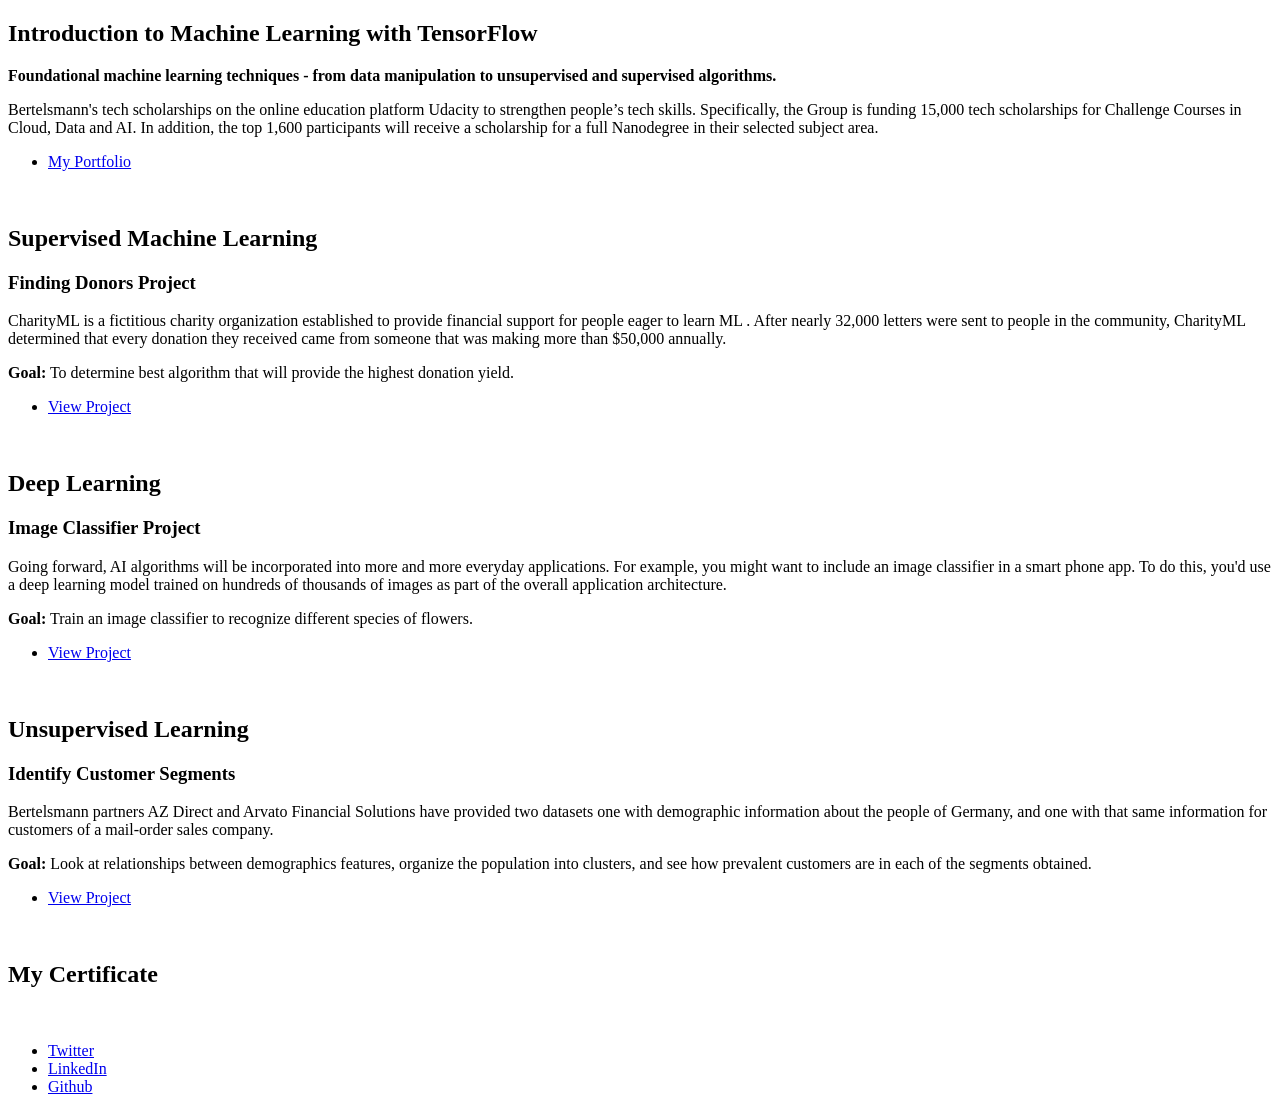
==== index.html @ 42920f66 "Add files via upload" ====
<!DOCTYPE HTML>
<!--
	Story by HTML5 UP
	html5up.net | @ajlkn
	Free for personal and commercial use under the CCA 3.0 license (html5up.net/license)

	Note: Only needed for demo purposes. Delete for production sites.
-->
<html>
	<head>
		<title>Machine Learning with TF</title>
		<meta charset="utf-8" />
		<meta name="viewport" content="width=device-width, initial-scale=1, user-scalable=no" />
		<link rel="stylesheet" href="assets/css/main.css" />
		<noscript><link rel="stylesheet" href="assets/css/noscript.css" /></noscript>
	</head>
	<body class="is-preload">

		<!-- Wrapper -->
			<div id="wrapper" class="divided">

				<!-- Banner -->
					<section class="banner style1 orient-left content-align-left image-position-right fullscreen onload-image-fade-in onload-content-fade-right">
						<div class="content">
							<h2> <strong> Introduction to Machine Learning with TensorFlow </strong> </h2>
							<p class="major"> <strong>Foundational machine learning techniques - from data manipulation to unsupervised and supervised algorithms.  </strong> </p>
							<p> Bertelsmann's tech scholarships on the online education platform Udacity to strengthen people’s tech skills. Specifically, the Group is funding 15,000 tech scholarships for Challenge Courses in Cloud, Data and AI. In addition, the top 1,600 participants will receive a scholarship for a full Nanodegree in their selected subject area. </p>
							<ul class="actions stacked">
								<li><a href="#first" class="button large wide smooth-scroll-middle">My Portfolio</a></li>
							</ul>
						</div>
						<div class="image">
							<img src="images/Udacity.png" alt="" />
						</div>
					</section>

				<!-- Spotlight -->
					<section class="spotlight style1 orient-right content-align-left image-position-center onscroll-image-fade-in" id="first">
						<div class="content">
							<h2>  <strong>  Supervised Machine Learning </strong>  </h2>
							<p><b><h3>Finding  Donors  Project</h3></b></p>
							<p>CharityML is a fictitious charity organization established to provide financial support for people eager to learn ML . After nearly 32,000 letters were sent to people in the community, CharityML determined that every donation they received came from someone that was making more than $50,000 annually.</p>
					<p> <b>Goal:</b> To determine best algorithm that will provide the highest donation yield.</p>

							<ul class="actions stacked">
								<li><a href="Project 1.html" class="button">View Project</a></li>
							</ul>
						</div>
						<div class="image">
							<img src="images/Charity Image.png" alt="" />
						</div>
					</section>

				<!-- Spotlight -->
					<section class="spotlight style1 orient-left content-align-left image-position-center onscroll-image-fade-in">
						<div class="content">
							<h2> <strong>  Deep Learning  </strong> </h2>
							<p><b><h3>Image Classifier Project</h3></b></p>					
							<p>Going forward, AI algorithms will be incorporated into more and more everyday applications. For example, you might want to include an image classifier in a smart phone app. To do this, you'd use a deep learning model trained on hundreds of thousands of images as part of the overall application architecture. </p>
							<p><b>Goal:</b> Train an image classifier to recognize different species of flowers.</p>
							<ul class="actions stacked">
								<li><a href="Project 2.html" class="button">View Project</a></li>
							</ul>
						</div>
						<div class="image">
							<img src="images/Flower Class.png" alt="" />
						</div>
					</section>

				<!-- Spotlight -->
					<section class="spotlight style1 orient-right content-align-left image-position-center onscroll-image-fade-in">
						<div class="content">
							<h2>  <strong> Unsupervised Learning  </strong> </h2>
							<p><b><h3>Identify Customer Segments</h3></b></p>
							
							<p>Bertelsmann partners AZ Direct and Arvato Financial Solutions have provided two datasets one with demographic information about the people of Germany, and one with that same information for customers of a mail-order sales company. </p>
					<p><b>Goal:</b> Look at relationships between demographics features, organize the population into clusters, and see how prevalent customers are in each of the segments obtained.</p>
					<ul class="actions">
						<li><a href="Project 3.html" class="button">View Project</a></li>
					</ul>
						</div>
						<div class="image">
							<img src="images/Cust Seg.png" alt="" />
						</div>
					</section>

				<!-- Gallery -->
					<section class="wrapper style1 align-center">
						<div class="inner">
							<h2> <strong> My Certificate </strong></h2>
						</div>

						<span class="image fit"><img src="images/Certy.png" alt="" /></span>

				


				<!-- Footer -->
				<footer class="wrapper style1 align-center">
					<div class="inner">
						<ul class="icons">
							<li><a href="https://twitter.com/iam_mak_"  class="icon brands style2 fa-twitter"><span class="label">Twitter</span></a></li>
							<li><a href="https://www.linkedin.com/in/iam-mak/" class="icon brands style2 fa-linkedin"><span class="label">LinkedIn</span></a></li>
							<li><a href="https://github.com/Iam-Mak" class="icon brands style2 fa-github"><span class="label">Github</span></a></li>
						</ul>
						
					</div>
				</footer>

			</div>

		<!-- Scripts -->
			<script src="assets/js/jquery.min.js"></script>
			<script src="assets/js/jquery.scrollex.min.js"></script>
			<script src="assets/js/jquery.scrolly.min.js"></script>
			<script src="assets/js/browser.min.js"></script>
			<script src="assets/js/breakpoints.min.js"></script>
			<script src="assets/js/util.js"></script>
			<script src="assets/js/main.js"></script>

		<!-- Note: Only needed for demo purposes. Delete for production sites. -->
			<script src="assets/js/demo.js"></script>

	</body>
</html>
---- assets/css/main.css ----
@import url(fontawesome-all.min.css);
@import url("https://fonts.googleapis.com/css?family=Source+Sans+Pro:300,300i,400,400i");

/*
	Story by HTML5 UP
	html5up.net | @ajlkn
	Free for personal and commercial use under the CCA 3.0 license (html5up.net/license)
*/

html, body, div, span, applet, object,
iframe, h1, h2, h3, h4, h5, h6, p, blockquote,
pre, a, abbr, acronym, address, big, cite,
code, del, dfn, em, img, ins, kbd, q, s, samp,
small, strike, strong, sub, sup, tt, var, b,
u, i, center, dl, dt, dd, ol, ul, li, fieldset,
form, label, legend, table, caption, tbody,
tfoot, thead, tr, th, td, article, aside,
canvas, details, embed, figure, figcaption,
footer, header, hgroup, menu, nav, output, ruby,
section, summary, time, mark, audio, video {
	margin: 0;
	padding: 0;
	border: 0;
	font-size: 100%;
	font: inherit;
	vertical-align: baseline;}

article, aside, details, figcaption, figure,
footer, header, hgroup, menu, nav, section {
	display: block;}

body {
	line-height: 1;
}

ol, ul {
	list-style: none;
}

blockquote, q {
	quotes: none;
}

	blockquote:before, blockquote:after, q:before, q:after {
		content: '';
		content: none;
	}

table {
	border-collapse: collapse;
	border-spacing: 0;
}

body {
	-webkit-text-size-adjust: none;
}

mark {
	background-color: transparent;
	color: inherit;
}

input::-moz-focus-inner {
	border: 0;
	padding: 0;
}

input, select, textarea {
	-moz-appearance: none;
	-webkit-appearance: none;
	-ms-appearance: none;
	appearance: none;
}

/* Basic */

	@-ms-viewport {
		width: device-width;
	}

	body {
		-ms-overflow-style: scrollbar;
	}

	@media screen and (max-width: 480px) {

		html, body {
			min-width: 320px;
		}

	}

	html {
		box-sizing: border-box;
	}

	*, *:before, *:after {
		box-sizing: inherit;
	}

	body {
		background: #ffffff;
	}

		body.is-preload *, body.is-preload *:before, body.is-preload *:after {
			-moz-animation: none !important;
			-webkit-animation: none !important;
			-ms-animation: none !important;
			animation: none !important;
			-moz-transition: none !important;
			-webkit-transition: none !important;
			-ms-transition: none !important;
			transition: none !important;
		}

/* Type */

	html {
		font-size: 18pt;
	}

		@media screen and (max-width: 1680px) {

			html {
				font-size: 14pt;
			}

		}

		@media screen and (max-width: 1280px) {

			html {
				font-size: 12pt;
			}

		}

		@media screen and (max-width: 736px) {

			html {
				font-size: 11pt;
			}

		}

		@media screen and (max-width: 360px) {

			html {
				font-size: 10pt;
			}

		}

	body {
		background-color: #ffffff;
		color: #000000;
	}

	body, input, select, textarea {
		font-family: "Source Sans Pro", Helvetica, sans-serif;
		font-size: 1rem;
		font-weight: 300;
		line-height: 1.65;
	}

	a {
		-moz-transition: color 0.2s ease-in-out;
		-webkit-transition: color 0.2s ease-in-out;
		-ms-transition: color 0.2s ease-in-out;
		transition: color 0.2s ease-in-out;
		text-decoration: underline;
	}

		a:hover {
			text-decoration: none;
		}

	strong, b {
		font-weight: 400;
	}

	em, i {
		font-style: italic;
	}

	p {
		margin: 0 0 2rem 0;
	}

		p.major {
			font-size: 1.25rem;
		}

	h1, h2, h3, h4, h5, h6 {
		font-weight: 300;
		line-height: 1.375;
		letter-spacing: -0.05em;
		margin: 0 0 1rem 0;
	}

		h1 a, h2 a, h3 a, h4 a, h5 a, h6 a {
			color: inherit;
			text-decoration: none;
		}

	h1 {
		font-size: 3.5rem;
		line-height: 1.2;
	}

	h2 {
		font-size: 2.25rem;
	}

	h3 {
		font-size: 1.5rem;
	}

	h4 {
		font-size: 1.1rem;
	}

	h5 {
		font-size: 0.9rem;
	}

	h6 {
		font-size: 0.7rem;
	}

	sub {
		font-size: 0.8rem;
		position: relative;
		top: 0.5rem;
	}

	sup {
		font-size: 0.8rem;
		position: relative;
		top: -0.5rem;
	}

	blockquote {
		border-left: solid 4px;
		font-style: italic;
		margin: 0 0 2rem 0;
		padding: 0.5rem 0 0.5rem 2rem;
	}

	code {
		border-radius: 4px;
		font-family: "Courier New", monospace;
		font-size: 0.9em;
		margin: 0 0.25rem;
		padding: 0.25rem 0.325rem;
	}

	pre {
		-webkit-overflow-scrolling: touch;
		font-family: "Courier New", monospace;
		font-size: 0.9em;
		margin: 0 0 2rem 0;
	}

		pre code {
			display: block;
			line-height: 1.5;
			padding: 0.75rem 1rem;
			overflow-x: auto;
		}

	hr {
		border: 0;
		border-bottom: solid 1px;
		margin: 2.5rem 0;
	}

		hr.major {
			margin: 3.5rem 0;
		}

	.align-left {
		text-align: left;
	}

	.align-center {
		text-align: center;
	}

	.align-right {
		text-align: right;
	}

	@media screen and (max-width: 736px) {

		p.major {
			font-size: 1.1rem;
		}

		h1 {
			font-size: 2.5rem;
		}

		h2 {
			font-size: 2rem;
		}

		h3 {
			font-size: 1.25rem;
		}

		h4 {
			font-size: 1rem;
		}

	}

	input, select, textarea {
		color: #000000;
	}

	a {
		color: #000000;
	}

		a:hover {
			color: #47D3E5;
		}

	strong, b {
		color: #000000;
	}

	h1, h2, h3, h4, h5, h6 {
		color: #000000;
	}

	blockquote {
		border-left-color: rgba(0, 0, 0, 0.2);
	}

	code {
		background: rgba(0, 0, 0, 0.05);
		border-color: rgba(0, 0, 0, 0.2);
	}

	hr {
		border-bottom-color: rgba(0, 0, 0, 0.2);
	}

/* Row */

	.row {
		display: flex;
		flex-wrap: wrap;
		box-sizing: border-box;
		align-items: stretch;
	}

		.row > * {
			box-sizing: border-box;
		}

		.row.gtr-uniform > * > :last-child {
			margin-bottom: 0;
		}

		.row.aln-left {
			justify-content: flex-start;
		}

		.row.aln-center {
			justify-content: center;
		}

		.row.aln-right {
			justify-content: flex-end;
		}

		.row.aln-top {
			align-items: flex-start;
		}

		.row.aln-middle {
			align-items: center;
		}

		.row.aln-bottom {
			align-items: flex-end;
		}

		.row > .imp {
			order: -1;
		}

		.row > .col-1 {
			width: 8.33333%;
		}

		.row > .off-1 {
			margin-left: 8.33333%;
		}

		.row > .col-2 {
			width: 16.66667%;
		}

		.row > .off-2 {
			margin-left: 16.66667%;
		}

		.row > .col-3 {
			width: 25%;
		}

		.row > .off-3 {
			margin-left: 25%;
		}

		.row > .col-4 {
			width: 33.33333%;
		}

		.row > .off-4 {
			margin-left: 33.33333%;
		}

		.row > .col-5 {
			width: 41.66667%;
		}

		.row > .off-5 {
			margin-left: 41.66667%;
		}

		.row > .col-6 {
			width: 50%;
		}

		.row > .off-6 {
			margin-left: 50%;
		}

		.row > .col-7 {
			width: 58.33333%;
		}

		.row > .off-7 {
			margin-left: 58.33333%;
		}

		.row > .col-8 {
			width: 66.66667%;
		}

		.row > .off-8 {
			margin-left: 66.66667%;
		}

		.row > .col-9 {
			width: 75%;
		}

		.row > .off-9 {
			margin-left: 75%;
		}

		.row > .col-10 {
			width: 83.33333%;
		}

		.row > .off-10 {
			margin-left: 83.33333%;
		}

		.row > .col-11 {
			width: 91.66667%;
		}

		.row > .off-11 {
			margin-left: 91.66667%;
		}

		.row > .col-12 {
			width: 100%;
		}

		.row > .off-12 {
			margin-left: 100%;
		}

		.row.gtr-0 {
			margin-top: 0;
			margin-left: 0rem;
		}

			.row.gtr-0 > * {
				padding: 0 0 0 0rem;
			}

			.row.gtr-0.gtr-uniform {
				margin-top: 0rem;
			}

				.row.gtr-0.gtr-uniform > * {
					padding-top: 0rem;
				}

		.row.gtr-25 {
			margin-top: 0;
			margin-left: -0.5rem;
		}

			.row.gtr-25 > * {
				padding: 0 0 0 0.5rem;
			}

			.row.gtr-25.gtr-uniform {
				margin-top: -0.5rem;
			}

				.row.gtr-25.gtr-uniform > * {
					padding-top: 0.5rem;
				}

		.row.gtr-50 {
			margin-top: 0;
			margin-left: -1rem;
		}

			.row.gtr-50 > * {
				padding: 0 0 0 1rem;
			}

			.row.gtr-50.gtr-uniform {
				margin-top: -1rem;
			}

				.row.gtr-50.gtr-uniform > * {
					padding-top: 1rem;
				}

		.row {
			margin-top: 0;
			margin-left: -2rem;
		}

			.row > * {
				padding: 0 0 0 2rem;
			}

			.row.gtr-uniform {
				margin-top: -2rem;
			}

				.row.gtr-uniform > * {
					padding-top: 2rem;
				}

		.row.gtr-150 {
			margin-top: 0;
			margin-left: -3rem;
		}

			.row.gtr-150 > * {
				padding: 0 0 0 3rem;
			}

			.row.gtr-150.gtr-uniform {
				margin-top: -3rem;
			}

				.row.gtr-150.gtr-uniform > * {
					padding-top: 3rem;
				}

		.row.gtr-200 {
			margin-top: 0;
			margin-left: -4rem;
		}

			.row.gtr-200 > * {
				padding: 0 0 0 4rem;
			}

			.row.gtr-200.gtr-uniform {
				margin-top: -4rem;
			}

				.row.gtr-200.gtr-uniform > * {
					padding-top: 4rem;
				}

		@media screen and (max-width: 1680px) {

			.row {
				display: flex;
				flex-wrap: wrap;
				box-sizing: border-box;
				align-items: stretch;
			}

				.row > * {
					box-sizing: border-box;
				}

				.row.gtr-uniform > * > :last-child {
					margin-bottom: 0;
				}

				.row.aln-left {
					justify-content: flex-start;
				}

				.row.aln-center {
					justify-content: center;
				}

				.row.aln-right {
					justify-content: flex-end;
				}

				.row.aln-top {
					align-items: flex-start;
				}

				.row.aln-middle {
					align-items: center;
				}

				.row.aln-bottom {
					align-items: flex-end;
				}

				.row > .imp-xlarge {
					order: -1;
				}

				.row > .col-1-xlarge {
					width: 8.33333%;
				}

				.row > .off-1-xlarge {
					margin-left: 8.33333%;
				}

				.row > .col-2-xlarge {
					width: 16.66667%;
				}

				.row > .off-2-xlarge {
					margin-left: 16.66667%;
				}

				.row > .col-3-xlarge {
					width: 25%;
				}

				.row > .off-3-xlarge {
					margin-left: 25%;
				}

				.row > .col-4-xlarge {
					width: 33.33333%;
				}

				.row > .off-4-xlarge {
					margin-left: 33.33333%;
				}

				.row > .col-5-xlarge {
					width: 41.66667%;
				}

				.row > .off-5-xlarge {
					margin-left: 41.66667%;
				}

				.row > .col-6-xlarge {
					width: 50%;
				}

				.row > .off-6-xlarge {
					margin-left: 50%;
				}

				.row > .col-7-xlarge {
					width: 58.33333%;
				}

				.row > .off-7-xlarge {
					margin-left: 58.33333%;
				}

				.row > .col-8-xlarge {
					width: 66.66667%;
				}

				.row > .off-8-xlarge {
					margin-left: 66.66667%;
				}

				.row > .col-9-xlarge {
					width: 75%;
				}

				.row > .off-9-xlarge {
					margin-left: 75%;
				}

				.row > .col-10-xlarge {
					width: 83.33333%;
				}

				.row > .off-10-xlarge {
					margin-left: 83.33333%;
				}

				.row > .col-11-xlarge {
					width: 91.66667%;
				}

				.row > .off-11-xlarge {
					margin-left: 91.66667%;
				}

				.row > .col-12-xlarge {
					width: 100%;
				}

				.row > .off-12-xlarge {
					margin-left: 100%;
				}

				.row.gtr-0 {
					margin-top: 0;
					margin-left: 0rem;
				}

					.row.gtr-0 > * {
						padding: 0 0 0 0rem;
					}

					.row.gtr-0.gtr-uniform {
						margin-top: 0rem;
					}

						.row.gtr-0.gtr-uniform > * {
							padding-top: 0rem;
						}

				.row.gtr-25 {
					margin-top: 0;
					margin-left: -0.5rem;
				}

					.row.gtr-25 > * {
						padding: 0 0 0 0.5rem;
					}

					.row.gtr-25.gtr-uniform {
						margin-top: -0.5rem;
					}

						.row.gtr-25.gtr-uniform > * {
							padding-top: 0.5rem;
						}

				.row.gtr-50 {
					margin-top: 0;
					margin-left: -1rem;
				}

					.row.gtr-50 > * {
						padding: 0 0 0 1rem;
					}

					.row.gtr-50.gtr-uniform {
						margin-top: -1rem;
					}

						.row.gtr-50.gtr-uniform > * {
							padding-top: 1rem;
						}

				.row {
					margin-top: 0;
					margin-left: -2rem;
				}

					.row > * {
						padding: 0 0 0 2rem;
					}

					.row.gtr-uniform {
						margin-top: -2rem;
					}

						.row.gtr-uniform > * {
							padding-top: 2rem;
						}

				.row.gtr-150 {
					margin-top: 0;
					margin-left: -3rem;
				}

					.row.gtr-150 > * {
						padding: 0 0 0 3rem;
					}

					.row.gtr-150.gtr-uniform {
						margin-top: -3rem;
					}

						.row.gtr-150.gtr-uniform > * {
							padding-top: 3rem;
						}

				.row.gtr-200 {
					margin-top: 0;
					margin-left: -4rem;
				}

					.row.gtr-200 > * {
						padding: 0 0 0 4rem;
					}

					.row.gtr-200.gtr-uniform {
						margin-top: -4rem;
					}

						.row.gtr-200.gtr-uniform > * {
							padding-top: 4rem;
						}

		}

		@media screen and (max-width: 1280px) {

			.row {
				display: flex;
				flex-wrap: wrap;
				box-sizing: border-box;
				align-items: stretch;
			}

				.row > * {
					box-sizing: border-box;
				}

				.row.gtr-uniform > * > :last-child {
					margin-bottom: 0;
				}

				.row.aln-left {
					justify-content: flex-start;
				}

				.row.aln-center {
					justify-content: center;
				}

				.row.aln-right {
					justify-content: flex-end;
				}

				.row.aln-top {
					align-items: flex-start;
				}

				.row.aln-middle {
					align-items: center;
				}

				.row.aln-bottom {
					align-items: flex-end;
				}

				.row > .imp-large {
					order: -1;
				}

				.row > .col-1-large {
					width: 8.33333%;
				}

				.row > .off-1-large {
					margin-left: 8.33333%;
				}

				.row > .col-2-large {
					width: 16.66667%;
				}

				.row > .off-2-large {
					margin-left: 16.66667%;
				}

				.row > .col-3-large {
					width: 25%;
				}

				.row > .off-3-large {
					margin-left: 25%;
				}

				.row > .col-4-large {
					width: 33.33333%;
				}

				.row > .off-4-large {
					margin-left: 33.33333%;
				}

				.row > .col-5-large {
					width: 41.66667%;
				}

				.row > .off-5-large {
					margin-left: 41.66667%;
				}

				.row > .col-6-large {
					width: 50%;
				}

				.row > .off-6-large {
					margin-left: 50%;
				}

				.row > .col-7-large {
					width: 58.33333%;
				}

				.row > .off-7-large {
					margin-left: 58.33333%;
				}

				.row > .col-8-large {
					width: 66.66667%;
				}

				.row > .off-8-large {
					margin-left: 66.66667%;
				}

				.row > .col-9-large {
					width: 75%;
				}

				.row > .off-9-large {
					margin-left: 75%;
				}

				.row > .col-10-large {
					width: 83.33333%;
				}

				.row > .off-10-large {
					margin-left: 83.33333%;
				}

				.row > .col-11-large {
					width: 91.66667%;
				}

				.row > .off-11-large {
					margin-left: 91.66667%;
				}

				.row > .col-12-large {
					width: 100%;
				}

				.row > .off-12-large {
					margin-left: 100%;
				}

				.row.gtr-0 {
					margin-top: 0;
					margin-left: 0rem;
				}

					.row.gtr-0 > * {
						padding: 0 0 0 0rem;
					}

					.row.gtr-0.gtr-uniform {
						margin-top: 0rem;
					}

						.row.gtr-0.gtr-uniform > * {
							padding-top: 0rem;
						}

				.row.gtr-25 {
					margin-top: 0;
					margin-left: -0.5rem;
				}

					.row.gtr-25 > * {
						padding: 0 0 0 0.5rem;
					}

					.row.gtr-25.gtr-uniform {
						margin-top: -0.5rem;
					}

						.row.gtr-25.gtr-uniform > * {
							padding-top: 0.5rem;
						}

				.row.gtr-50 {
					margin-top: 0;
					margin-left: -1rem;
				}

					.row.gtr-50 > * {
						padding: 0 0 0 1rem;
					}

					.row.gtr-50.gtr-uniform {
						margin-top: -1rem;
					}

						.row.gtr-50.gtr-uniform > * {
							padding-top: 1rem;
						}

				.row {
					margin-top: 0;
					margin-left: -2rem;
				}

					.row > * {
						padding: 0 0 0 2rem;
					}

					.row.gtr-uniform {
						margin-top: -2rem;
					}

						.row.gtr-uniform > * {
							padding-top: 2rem;
						}

				.row.gtr-150 {
					margin-top: 0;
					margin-left: -3rem;
				}

					.row.gtr-150 > * {
						padding: 0 0 0 3rem;
					}

					.row.gtr-150.gtr-uniform {
						margin-top: -3rem;
					}

						.row.gtr-150.gtr-uniform > * {
							padding-top: 3rem;
						}

				.row.gtr-200 {
					margin-top: 0;
					margin-left: -4rem;
				}

					.row.gtr-200 > * {
						padding: 0 0 0 4rem;
					}

					.row.gtr-200.gtr-uniform {
						margin-top: -4rem;
					}

						.row.gtr-200.gtr-uniform > * {
							padding-top: 4rem;
						}

		}

		@media screen and (max-width: 980px) {

			.row {
				display: flex;
				flex-wrap: wrap;
				box-sizing: border-box;
				align-items: stretch;
			}

				.row > * {
					box-sizing: border-box;
				}

				.row.gtr-uniform > * > :last-child {
					margin-bottom: 0;
				}

				.row.aln-left {
					justify-content: flex-start;
				}

				.row.aln-center {
					justify-content: center;
				}

				.row.aln-right {
					justify-content: flex-end;
				}

				.row.aln-top {
					align-items: flex-start;
				}

				.row.aln-middle {
					align-items: center;
				}

				.row.aln-bottom {
					align-items: flex-end;
				}

				.row > .imp-medium {
					order: -1;
				}

				.row > .col-1-medium {
					width: 8.33333%;
				}

				.row > .off-1-medium {
					margin-left: 8.33333%;
				}

				.row > .col-2-medium {
					width: 16.66667%;
				}

				.row > .off-2-medium {
					margin-left: 16.66667%;
				}

				.row > .col-3-medium {
					width: 25%;
				}

				.row > .off-3-medium {
					margin-left: 25%;
				}

				.row > .col-4-medium {
					width: 33.33333%;
				}

				.row > .off-4-medium {
					margin-left: 33.33333%;
				}

				.row > .col-5-medium {
					width: 41.66667%;
				}

				.row > .off-5-medium {
					margin-left: 41.66667%;
				}

				.row > .col-6-medium {
					width: 50%;
				}

				.row > .off-6-medium {
					margin-left: 50%;
				}

				.row > .col-7-medium {
					width: 58.33333%;
				}

				.row > .off-7-medium {
					margin-left: 58.33333%;
				}

				.row > .col-8-medium {
					width: 66.66667%;
				}

				.row > .off-8-medium {
					margin-left: 66.66667%;
				}

				.row > .col-9-medium {
					width: 75%;
				}

				.row > .off-9-medium {
					margin-left: 75%;
				}

				.row > .col-10-medium {
					width: 83.33333%;
				}

				.row > .off-10-medium {
					margin-left: 83.33333%;
				}

				.row > .col-11-medium {
					width: 91.66667%;
				}

				.row > .off-11-medium {
					margin-left: 91.66667%;
				}

				.row > .col-12-medium {
					width: 100%;
				}

				.row > .off-12-medium {
					margin-left: 100%;
				}

				.row.gtr-0 {
					margin-top: 0;
					margin-left: 0rem;
				}

					.row.gtr-0 > * {
						padding: 0 0 0 0rem;
					}

					.row.gtr-0.gtr-uniform {
						margin-top: 0rem;
					}

						.row.gtr-0.gtr-uniform > * {
							padding-top: 0rem;
						}

				.row.gtr-25 {
					margin-top: 0;
					margin-left: -0.5rem;
				}

					.row.gtr-25 > * {
						padding: 0 0 0 0.5rem;
					}

					.row.gtr-25.gtr-uniform {
						margin-top: -0.5rem;
					}

						.row.gtr-25.gtr-uniform > * {
							padding-top: 0.5rem;
						}

				.row.gtr-50 {
					margin-top: 0;
					margin-left: -1rem;
				}

					.row.gtr-50 > * {
						padding: 0 0 0 1rem;
					}

					.row.gtr-50.gtr-uniform {
						margin-top: -1rem;
					}

						.row.gtr-50.gtr-uniform > * {
							padding-top: 1rem;
						}

				.row {
					margin-top: 0;
					margin-left: -2rem;
				}

					.row > * {
						padding: 0 0 0 2rem;
					}

					.row.gtr-uniform {
						margin-top: -2rem;
					}

						.row.gtr-uniform > * {
							padding-top: 2rem;
						}

				.row.gtr-150 {
					margin-top: 0;
					margin-left: -3rem;
				}

					.row.gtr-150 > * {
						padding: 0 0 0 3rem;
					}

					.row.gtr-150.gtr-uniform {
						margin-top: -3rem;
					}

						.row.gtr-150.gtr-uniform > * {
							padding-top: 3rem;
						}

				.row.gtr-200 {
					margin-top: 0;
					margin-left: -4rem;
				}

					.row.gtr-200 > * {
						padding: 0 0 0 4rem;
					}

					.row.gtr-200.gtr-uniform {
						margin-top: -4rem;
					}

						.row.gtr-200.gtr-uniform > * {
							padding-top: 4rem;
						}

		}

		@media screen and (max-width: 736px) {

			.row {
				display: flex;
				flex-wrap: wrap;
				box-sizing: border-box;
				align-items: stretch;
			}

				.row > * {
					box-sizing: border-box;
				}

				.row.gtr-uniform > * > :last-child {
					margin-bottom: 0;
				}

				.row.aln-left {
					justify-content: flex-start;
				}

				.row.aln-center {
					justify-content: center;
				}

				.row.aln-right {
					justify-content: flex-end;
				}

				.row.aln-top {
					align-items: flex-start;
				}

				.row.aln-middle {
					align-items: center;
				}

				.row.aln-bottom {
					align-items: flex-end;
				}

				.row > .imp-small {
					order: -1;
				}

				.row > .col-1-small {
					width: 8.33333%;
				}

				.row > .off-1-small {
					margin-left: 8.33333%;
				}

				.row > .col-2-small {
					width: 16.66667%;
				}

				.row > .off-2-small {
					margin-left: 16.66667%;
				}

				.row > .col-3-small {
					width: 25%;
				}

				.row > .off-3-small {
					margin-left: 25%;
				}

				.row > .col-4-small {
					width: 33.33333%;
				}

				.row > .off-4-small {
					margin-left: 33.33333%;
				}

				.row > .col-5-small {
					width: 41.66667%;
				}

				.row > .off-5-small {
					margin-left: 41.66667%;
				}

				.row > .col-6-small {
					width: 50%;
				}

				.row > .off-6-small {
					margin-left: 50%;
				}

				.row > .col-7-small {
					width: 58.33333%;
				}

				.row > .off-7-small {
					margin-left: 58.33333%;
				}

				.row > .col-8-small {
					width: 66.66667%;
				}

				.row > .off-8-small {
					margin-left: 66.66667%;
				}

				.row > .col-9-small {
					width: 75%;
				}

				.row > .off-9-small {
					margin-left: 75%;
				}

				.row > .col-10-small {
					width: 83.33333%;
				}

				.row > .off-10-small {
					margin-left: 83.33333%;
				}

				.row > .col-11-small {
					width: 91.66667%;
				}

				.row > .off-11-small {
					margin-left: 91.66667%;
				}

				.row > .col-12-small {
					width: 100%;
				}

				.row > .off-12-small {
					margin-left: 100%;
				}

				.row.gtr-0 {
					margin-top: 0;
					margin-left: 0rem;
				}

					.row.gtr-0 > * {
						padding: 0 0 0 0rem;
					}

					.row.gtr-0.gtr-uniform {
						margin-top: 0rem;
					}

						.row.gtr-0.gtr-uniform > * {
							padding-top: 0rem;
						}

				.row.gtr-25 {
					margin-top: 0;
					margin-left: -0.5rem;
				}

					.row.gtr-25 > * {
						padding: 0 0 0 0.5rem;
					}

					.row.gtr-25.gtr-uniform {
						margin-top: -0.5rem;
					}

						.row.gtr-25.gtr-uniform > * {
							padding-top: 0.5rem;
						}

				.row.gtr-50 {
					margin-top: 0;
					margin-left: -1rem;
				}

					.row.gtr-50 > * {
						padding: 0 0 0 1rem;
					}

					.row.gtr-50.gtr-uniform {
						margin-top: -1rem;
					}

						.row.gtr-50.gtr-uniform > * {
							padding-top: 1rem;
						}

				.row {
					margin-top: 0;
					margin-left: -2rem;
				}

					.row > * {
						padding: 0 0 0 2rem;
					}

					.row.gtr-uniform {
						margin-top: -2rem;
					}

						.row.gtr-uniform > * {
							padding-top: 2rem;
						}

				.row.gtr-150 {
					margin-top: 0;
					margin-left: -3rem;
				}

					.row.gtr-150 > * {
						padding: 0 0 0 3rem;
					}

					.row.gtr-150.gtr-uniform {
						margin-top: -3rem;
					}

						.row.gtr-150.gtr-uniform > * {
							padding-top: 3rem;
						}

				.row.gtr-200 {
					margin-top: 0;
					margin-left: -4rem;
				}

					.row.gtr-200 > * {
						padding: 0 0 0 4rem;
					}

					.row.gtr-200.gtr-uniform {
						margin-top: -4rem;
					}

						.row.gtr-200.gtr-uniform > * {
							padding-top: 4rem;
						}

		}

		@media screen and (max-width: 480px) {

			.row {
				display: flex;
				flex-wrap: wrap;
				box-sizing: border-box;
				align-items: stretch;
			}

				.row > * {
					box-sizing: border-box;
				}

				.row.gtr-uniform > * > :last-child {
					margin-bottom: 0;
				}

				.row.aln-left {
					justify-content: flex-start;
				}

				.row.aln-center {
					justify-content: center;
				}

				.row.aln-right {
					justify-content: flex-end;
				}

				.row.aln-top {
					align-items: flex-start;
				}

				.row.aln-middle {
					align-items: center;
				}

				.row.aln-bottom {
					align-items: flex-end;
				}

				.row > .imp-xsmall {
					order: -1;
				}

				.row > .col-1-xsmall {
					width: 8.33333%;
				}

				.row > .off-1-xsmall {
					margin-left: 8.33333%;
				}

				.row > .col-2-xsmall {
					width: 16.66667%;
				}

				.row > .off-2-xsmall {
					margin-left: 16.66667%;
				}

				.row > .col-3-xsmall {
					width: 25%;
				}

				.row > .off-3-xsmall {
					margin-left: 25%;
				}

				.row > .col-4-xsmall {
					width: 33.33333%;
				}

				.row > .off-4-xsmall {
					margin-left: 33.33333%;
				}

				.row > .col-5-xsmall {
					width: 41.66667%;
				}

				.row > .off-5-xsmall {
					margin-left: 41.66667%;
				}

				.row > .col-6-xsmall {
					width: 50%;
				}

				.row > .off-6-xsmall {
					margin-left: 50%;
				}

				.row > .col-7-xsmall {
					width: 58.33333%;
				}

				.row > .off-7-xsmall {
					margin-left: 58.33333%;
				}

				.row > .col-8-xsmall {
					width: 66.66667%;
				}

				.row > .off-8-xsmall {
					margin-left: 66.66667%;
				}

				.row > .col-9-xsmall {
					width: 75%;
				}

				.row > .off-9-xsmall {
					margin-left: 75%;
				}

				.row > .col-10-xsmall {
					width: 83.33333%;
				}

				.row > .off-10-xsmall {
					margin-left: 83.33333%;
				}

				.row > .col-11-xsmall {
					width: 91.66667%;
				}

				.row > .off-11-xsmall {
					margin-left: 91.66667%;
				}

				.row > .col-12-xsmall {
					width: 100%;
				}

				.row > .off-12-xsmall {
					margin-left: 100%;
				}

				.row.gtr-0 {
					margin-top: 0;
					margin-left: 0rem;
				}

					.row.gtr-0 > * {
						padding: 0 0 0 0rem;
					}

					.row.gtr-0.gtr-uniform {
						margin-top: 0rem;
					}

						.row.gtr-0.gtr-uniform > * {
							padding-top: 0rem;
						}

				.row.gtr-25 {
					margin-top: 0;
					margin-left: -0.5rem;
				}

					.row.gtr-25 > * {
						padding: 0 0 0 0.5rem;
					}

					.row.gtr-25.gtr-uniform {
						margin-top: -0.5rem;
					}

						.row.gtr-25.gtr-uniform > * {
							padding-top: 0.5rem;
						}

				.row.gtr-50 {
					margin-top: 0;
					margin-left: -1rem;
				}

					.row.gtr-50 > * {
						padding: 0 0 0 1rem;
					}

					.row.gtr-50.gtr-uniform {
						margin-top: -1rem;
					}

						.row.gtr-50.gtr-uniform > * {
							padding-top: 1rem;
						}

				.row {
					margin-top: 0;
					margin-left: -2rem;
				}

					.row > * {
						padding: 0 0 0 2rem;
					}

					.row.gtr-uniform {
						margin-top: -2rem;
					}

						.row.gtr-uniform > * {
							padding-top: 2rem;
						}

				.row.gtr-150 {
					margin-top: 0;
					margin-left: -3rem;
				}

					.row.gtr-150 > * {
						padding: 0 0 0 3rem;
					}

					.row.gtr-150.gtr-uniform {
						margin-top: -3rem;
					}

						.row.gtr-150.gtr-uniform > * {
							padding-top: 3rem;
						}

				.row.gtr-200 {
					margin-top: 0;
					margin-left: -4rem;
				}

					.row.gtr-200 > * {
						padding: 0 0 0 4rem;
					}

					.row.gtr-200.gtr-uniform {
						margin-top: -4rem;
					}

						.row.gtr-200.gtr-uniform > * {
							padding-top: 4rem;
						}

		}

		@media screen and (max-width: 360px) {

			.row {
				display: flex;
				flex-wrap: wrap;
				box-sizing: border-box;
				align-items: stretch;
			}

				.row > * {
					box-sizing: border-box;
				}

				.row.gtr-uniform > * > :last-child {
					margin-bottom: 0;
				}

				.row.aln-left {
					justify-content: flex-start;
				}

				.row.aln-center {
					justify-content: center;
				}

				.row.aln-right {
					justify-content: flex-end;
				}

				.row.aln-top {
					align-items: flex-start;
				}

				.row.aln-middle {
					align-items: center;
				}

				.row.aln-bottom {
					align-items: flex-end;
				}

				.row > .imp-xxsmall {
					order: -1;
				}

				.row > .col-1-xxsmall {
					width: 8.33333%;
				}

				.row > .off-1-xxsmall {
					margin-left: 8.33333%;
				}

				.row > .col-2-xxsmall {
					width: 16.66667%;
				}

				.row > .off-2-xxsmall {
					margin-left: 16.66667%;
				}

				.row > .col-3-xxsmall {
					width: 25%;
				}

				.row > .off-3-xxsmall {
					margin-left: 25%;
				}

				.row > .col-4-xxsmall {
					width: 33.33333%;
				}

				.row > .off-4-xxsmall {
					margin-left: 33.33333%;
				}

				.row > .col-5-xxsmall {
					width: 41.66667%;
				}

				.row > .off-5-xxsmall {
					margin-left: 41.66667%;
				}

				.row > .col-6-xxsmall {
					width: 50%;
				}

				.row > .off-6-xxsmall {
					margin-left: 50%;
				}

				.row > .col-7-xxsmall {
					width: 58.33333%;
				}

				.row > .off-7-xxsmall {
					margin-left: 58.33333%;
				}

				.row > .col-8-xxsmall {
					width: 66.66667%;
				}

				.row > .off-8-xxsmall {
					margin-left: 66.66667%;
				}

				.row > .col-9-xxsmall {
					width: 75%;
				}

				.row > .off-9-xxsmall {
					margin-left: 75%;
				}

				.row > .col-10-xxsmall {
					width: 83.33333%;
				}

				.row > .off-10-xxsmall {
					margin-left: 83.33333%;
				}

				.row > .col-11-xxsmall {
					width: 91.66667%;
				}

				.row > .off-11-xxsmall {
					margin-left: 91.66667%;
				}

				.row > .col-12-xxsmall {
					width: 100%;
				}

				.row > .off-12-xxsmall {
					margin-left: 100%;
				}

				.row.gtr-0 {
					margin-top: 0;
					margin-left: 0rem;
				}

					.row.gtr-0 > * {
						padding: 0 0 0 0rem;
					}

					.row.gtr-0.gtr-uniform {
						margin-top: 0rem;
					}

						.row.gtr-0.gtr-uniform > * {
							padding-top: 0rem;
						}

				.row.gtr-25 {
					margin-top: 0;
					margin-left: -0.5rem;
				}

					.row.gtr-25 > * {
						padding: 0 0 0 0.5rem;
					}

					.row.gtr-25.gtr-uniform {
						margin-top: -0.5rem;
					}

						.row.gtr-25.gtr-uniform > * {
							padding-top: 0.5rem;
						}

				.row.gtr-50 {
					margin-top: 0;
					margin-left: -1rem;
				}

					.row.gtr-50 > * {
						padding: 0 0 0 1rem;
					}

					.row.gtr-50.gtr-uniform {
						margin-top: -1rem;
					}

						.row.gtr-50.gtr-uniform > * {
							padding-top: 1rem;
						}

				.row {
					margin-top: 0;
					margin-left: -2rem;
				}

					.row > * {
						padding: 0 0 0 2rem;
					}

					.row.gtr-uniform {
						margin-top: -2rem;
					}

						.row.gtr-uniform > * {
							padding-top: 2rem;
						}

				.row.gtr-150 {
					margin-top: 0;
					margin-left: -3rem;
				}

					.row.gtr-150 > * {
						padding: 0 0 0 3rem;
					}

					.row.gtr-150.gtr-uniform {
						margin-top: -3rem;
					}

						.row.gtr-150.gtr-uniform > * {
							padding-top: 3rem;
						}

				.row.gtr-200 {
					margin-top: 0;
					margin-left: -4rem;
				}

					.row.gtr-200 > * {
						padding: 0 0 0 4rem;
					}

					.row.gtr-200.gtr-uniform {
						margin-top: -4rem;
					}

						.row.gtr-200.gtr-uniform > * {
							padding-top: 4rem;
						}

		}

/* Box */

	.box {
		border-radius: 4px;
		border: solid 1px;
		margin-bottom: 2rem;
		padding: 1.5rem;
	}

		.box > :last-child,
		.box > :last-child > :last-child,
		.box > :last-child > :last-child > :last-child {
			margin-bottom: 0;
		}

		.box.alt {
			border: 0;
			border-radius: 0;
			padding: 0;
		}

	.box {
		border-color: rgba(0, 0, 0, 0.2);
	}

/* Button */

	input[type="submit"],
	input[type="reset"],
	input[type="button"],
	button,
	.button {
		-moz-appearance: none;
		-webkit-appearance: none;
		-ms-appearance: none;
		appearance: none;
		-moz-transition: background-color 0.2s ease-in-out, box-shadow 0.2s ease-in-out, color 0.2s ease-in-out;
		-webkit-transition: background-color 0.2s ease-in-out, box-shadow 0.2s ease-in-out, color 0.2s ease-in-out;
		-ms-transition: background-color 0.2s ease-in-out, box-shadow 0.2s ease-in-out, color 0.2s ease-in-out;
		transition: background-color 0.2s ease-in-out, box-shadow 0.2s ease-in-out, color 0.2s ease-in-out;
		border: 0;
		cursor: pointer;
		display: inline-block;
		font-weight: 400;
		letter-spacing: 0.125em;
		text-align: center;
		text-decoration: none;
		text-transform: uppercase;
		white-space: nowrap;
		font-size: 0.75rem;
		max-width: 20rem;
		height: 3.75em;
		line-height: 3.75em;
		border-radius: 3.75em;
		padding: 0 2.5em;
		text-overflow: ellipsis;
		overflow: hidden;
	}

		input[type="submit"].icon:before,
		input[type="reset"].icon:before,
		input[type="button"].icon:before,
		button.icon:before,
		.button.icon:before {
			margin-right: 0.5rem;
		}

		input[type="submit"].fit,
		input[type="reset"].fit,
		input[type="button"].fit,
		button.fit,
		.button.fit {
			width: 100%;
		}

		input[type="submit"].small,
		input[type="reset"].small,
		input[type="button"].small,
		button.small,
		.button.small {
			font-size: 0.6rem;
			height: 3.325em;
			line-height: 3.325em;
			border-radius: 3.325em;
			padding: 0 2em;
		}

		input[type="submit"].large,
		input[type="reset"].large,
		input[type="button"].large,
		button.large,
		.button.large {
			font-size: 0.8rem;
			height: 4em;
			line-height: 4em;
			border-radius: 4em;
			padding: 0 3em;
		}

		input[type="submit"].wide,
		input[type="reset"].wide,
		input[type="button"].wide,
		button.wide,
		.button.wide {
			min-width: 14em;
		}

		input[type="submit"].disabled, input[type="submit"]:disabled,
		input[type="reset"].disabled,
		input[type="reset"]:disabled,
		input[type="button"].disabled,
		input[type="button"]:disabled,
		button.disabled,
		button:disabled,
		.button.disabled,
		.button:disabled {
			pointer-events: none;
			opacity: 0.25;
		}

	input[type="submit"],
	input[type="reset"],
	input[type="button"],
	button,
	.button {
		background-color: transparent;
		box-shadow: inset 0 0 0 1px rgba(0, 0, 0, 0.2);
		color: #000000 !important;
	}

		input[type="submit"]:hover,
		input[type="reset"]:hover,
		input[type="button"]:hover,
		button:hover,
		.button:hover {
			box-shadow: inset 0 0 0 1px #47D3E5;
			color: #47D3E5 !important;
		}

		input[type="submit"]:active,
		input[type="reset"]:active,
		input[type="button"]:active,
		button:active,
		.button:active {
			background-color: rgba(71, 211, 229, 0.2);
			box-shadow: inset 0 0 0 1px #47D3E5;
			color: #47D3E5 !important;
		}

		input[type="submit"].primary,
		input[type="reset"].primary,
		input[type="button"].primary,
		button.primary,
		.button.primary {
			background-color: #000000;
			box-shadow: none;
			color: #ffffff !important;
		}

			input[type="submit"].primary:hover,
			input[type="reset"].primary:hover,
			input[type="button"].primary:hover,
			button.primary:hover,
			.button.primary:hover {
				background-color: #47D3E5;
			}

			input[type="submit"].primary:active,
			input[type="reset"].primary:active,
			input[type="button"].primary:active,
			button.primary:active,
			.button.primary:active {
				background-color: #1ebdd1;
			}

/* Form */

	form {
		margin: 0 0 2rem 0;
	}

		form > :last-child {
			margin-bottom: 0;
		}

		form > .fields {
			display: -moz-flex;
			display: -webkit-flex;
			display: -ms-flex;
			display: flex;
			-moz-flex-wrap: wrap;
			-webkit-flex-wrap: wrap;
			-ms-flex-wrap: wrap;
			flex-wrap: wrap;
			width: calc(100% + 3rem);
			margin: -1.5rem 0 2rem -1.5rem;
		}

			form > .fields > .field {
				-moz-flex-grow: 0;
				-webkit-flex-grow: 0;
				-ms-flex-grow: 0;
				flex-grow: 0;
				-moz-flex-shrink: 0;
				-webkit-flex-shrink: 0;
				-ms-flex-shrink: 0;
				flex-shrink: 0;
				padding: 1.5rem 0 0 1.5rem;
				width: calc(100% - 1.5rem);
			}

				form > .fields > .field.half {
					width: calc(50% - 0.75rem);
				}

				form > .fields > .field.third {
					width: calc(100%/3 - 0.5rem);
				}

				form > .fields > .field.quarter {
					width: calc(25% - 0.375rem);
				}

		@media screen and (max-width: 480px) {

			form > .fields {
				width: calc(100% + 3rem);
				margin: -1.5rem 0 2rem -1.5rem;
			}

				form > .fields > .field {
					padding: 1.5rem 0 0 1.5rem;
					width: calc(100% - 1.5rem);
				}

					form > .fields > .field.half {
						width: calc(100% - 1.5rem);
					}

					form > .fields > .field.third {
						width: calc(100% - 1.5rem);
					}

					form > .fields > .field.quarter {
						width: calc(100% - 1.5rem);
					}

		}

	label {
		display: block;
		font-size: 0.9rem;
		font-weight: 400;
		margin: 0 0 1rem 0;
	}

	input[type="text"],
	input[type="password"],
	input[type="email"],
	input[type="tel"],
	input[type="search"],
	input[type="url"],
	select,
	textarea {
		-moz-appearance: none;
		-webkit-appearance: none;
		-ms-appearance: none;
		appearance: none;
		background-color: transparent;
		border-radius: 4px;
		border: none;
		border: solid 1px;
		color: inherit;
		display: block;
		outline: 0;
		padding: 0 0.825rem;
		text-decoration: none;
		width: 100%;
	}

		input[type="text"]:invalid,
		input[type="password"]:invalid,
		input[type="email"]:invalid,
		input[type="tel"]:invalid,
		input[type="search"]:invalid,
		input[type="url"]:invalid,
		select:invalid,
		textarea:invalid {
			box-shadow: none;
		}

	select {
		background-size: 1.25rem;
		background-repeat: no-repeat;
		background-position: calc(100% - 1rem) center;
		height: 2.75rem;
		padding-right: 2.75rem;
		text-overflow: ellipsis;
	}

		select:focus::-ms-value {
			background-color: transparent;
		}

		select::-ms-expand {
			display: none;
		}

	input[type="text"],
	input[type="password"],
	input[type="email"],
	input[type="tel"],
	input[type="search"],
	input[type="url"],
	select {
		height: 2.75rem;
	}

	textarea {
		padding: 0.75rem 1rem;
	}

	input[type="checkbox"],
	input[type="radio"] {
		-moz-appearance: none;
		-webkit-appearance: none;
		-ms-appearance: none;
		appearance: none;
		display: block;
		float: left;
		margin-right: -2rem;
		opacity: 0;
		width: 1rem;
		z-index: -1;
	}

		input[type="checkbox"] + label,
		input[type="radio"] + label {
			text-decoration: none;
			-moz-user-select: none;
			-webkit-user-select: none;
			-ms-user-select: none;
			user-select: none;
			cursor: pointer;
			display: inline-block;
			font-size: 1rem;
			font-weight: 300;
			padding-left: 2.4rem;
			padding-right: 0.75rem;
			position: relative;
			margin-bottom: 0;
		}

			input[type="checkbox"] + label:before,
			input[type="radio"] + label:before {
				-moz-osx-font-smoothing: grayscale;
				-webkit-font-smoothing: antialiased;
				display: inline-block;
				font-style: normal;
				font-variant: normal;
				text-rendering: auto;
				line-height: 1;
				text-transform: none !important;
				font-family: 'Font Awesome 5 Free';
				font-weight: 900;
			}

			input[type="checkbox"] + label:before,
			input[type="radio"] + label:before {
				border-radius: 4px;
				border: solid 1px;
				content: '';
				display: inline-block;
				font-size: 0.8rem;
				height: 1.65rem;
				left: 0;
				line-height: 1.65rem;
				position: absolute;
				text-align: center;
				top: 0;
				width: 1.65rem;
			}

		input[type="checkbox"]:checked + label:before,
		input[type="radio"]:checked + label:before {
			content: '\f00c';
		}

	input[type="checkbox"] + label:before {
		border-radius: 4px;
	}

	input[type="radio"] + label:before {
		border-radius: 100%;
	}

	::-webkit-input-placeholder {
		opacity: 1.0;
	}

	:-moz-placeholder {
		opacity: 1.0;
	}

	::-moz-placeholder {
		opacity: 1.0;
	}

	:-ms-input-placeholder {
		opacity: 1.0;
	}

	label {
		color: #000000;
	}

	input[type="text"],
	input[type="password"],
	input[type="email"],
	input[type="tel"],
	input[type="search"],
	input[type="url"],
	select,
	textarea {
		border-color: rgba(0, 0, 0, 0.2);
	}

		input[type="text"]:focus,
		input[type="password"]:focus,
		input[type="email"]:focus,
		input[type="tel"]:focus,
		input[type="search"]:focus,
		input[type="url"]:focus,
		select:focus,
		textarea:focus {
			border-color: #47D3E5;
			box-shadow: 0 0 0 1px #47D3E5;
		}

	select {
		background-image: url("data:image/svg+xml;charset=utf8,%3Csvg xmlns='http://www.w3.org/2000/svg' width='40' height='40' preserveAspectRatio='none' viewBox='0 0 40 40'%3E%3Cpath d='M9.4,12.3l10.4,10.4l10.4-10.4c0.2-0.2,0.5-0.4,0.9-0.4c0.3,0,0.6,0.1,0.9,0.4l3.3,3.3c0.2,0.2,0.4,0.5,0.4,0.9 c0,0.4-0.1,0.6-0.4,0.9L20.7,31.9c-0.2,0.2-0.5,0.4-0.9,0.4c-0.3,0-0.6-0.1-0.9-0.4L4.3,17.3c-0.2-0.2-0.4-0.5-0.4-0.9 c0-0.4,0.1-0.6,0.4-0.9l3.3-3.3c0.2-0.2,0.5-0.4,0.9-0.4S9.1,12.1,9.4,12.3z' fill='rgba(0, 0, 0, 0.2)' /%3E%3C/svg%3E");
	}

		select option {
			color: #000000;
			background: #ffffff;
		}

	input[type="checkbox"] + label,
	input[type="radio"] + label {
		color: #000000;
	}

		input[type="checkbox"] + label:before,
		input[type="radio"] + label:before {
			border-color: rgba(0, 0, 0, 0.2);
		}

	input[type="checkbox"]:checked + label:before,
	input[type="radio"]:checked + label:before {
		background-color: #000000;
		border-color: #000000;
		color: #ffffff;
	}

	input[type="checkbox"]:focus + label:before,
	input[type="radio"]:focus + label:before {
		border-color: #47D3E5;
		box-shadow: 0 0 0 1px #47D3E5;
	}

	::-webkit-input-placeholder {
		color: rgba(0, 0, 0, 0.75) !important;
	}

	:-moz-placeholder {
		color: rgba(0, 0, 0, 0.75) !important;
	}

	::-moz-placeholder {
		color: rgba(0, 0, 0, 0.75) !important;
	}

	:-ms-input-placeholder {
		color: rgba(0, 0, 0, 0.75) !important;
	}

/* Icon */

	.icon {
		text-decoration: none;
		border-bottom: none;
		position: relative;
		text-align: center;
	}

		.icon:before {
			-moz-osx-font-smoothing: grayscale;
			-webkit-font-smoothing: antialiased;
			display: inline-block;
			font-style: normal;
			font-variant: normal;
			text-rendering: auto;
			line-height: 1;
			text-transform: none !important;
			font-family: 'Font Awesome 5 Free';
			font-weight: 400;
		}

		.icon > .label {
			display: none;
		}

		.icon:before {
			line-height: inherit;
		}

		.icon.solid:before {
			font-weight: 900;
		}

		.icon.brands:before {
			font-family: 'Font Awesome 5 Brands';
		}

		.icon.style2:before {
			border-radius: 2.75em;
			display: inline-block;
			height: 2.75em;
			line-height: 2.75em;
			width: 2.75em;
		}

		.icon.major {
			display: block;
			margin: 0 0 1rem 0;
		}

			.icon.major:before {
				font-size: 1.25rem;
			}

	a.icon.style2:before {
		-moz-transition: background-color 0.2s ease-in-out, box-shadow 0.2s ease-in-out, color 0.2s ease-in-out;
		-webkit-transition: background-color 0.2s ease-in-out, box-shadow 0.2s ease-in-out, color 0.2s ease-in-out;
		-ms-transition: background-color 0.2s ease-in-out, box-shadow 0.2s ease-in-out, color 0.2s ease-in-out;
		transition: background-color 0.2s ease-in-out, box-shadow 0.2s ease-in-out, color 0.2s ease-in-out;
	}

	.icon.style2:before {
		box-shadow: inset 0 0 0 1px rgba(0, 0, 0, 0.2);
	}

	a.icon.style2:hover:before {
		box-shadow: inset 0 0 0 1px #47D3E5;
		color: #47D3E5;
	}

	a.icon.style2:active:before {
		background-color: rgba(71, 211, 229, 0.1);
		box-shadow: inset 0 0 0 1px #47D3E5;
		color: #47D3E5;
	}

/* Image */

	.image {
		border: 0;
		border-radius: 4px;
		display: inline-block;
		position: relative;
	}

		.image img {
			display: block;
			border-radius: 4px;
		}

		.image.left, .image.right {
			width: 40%;
			max-width: 10rem;
		}

			.image.left img, .image.right img {
				width: 100%;
			}

		.image.left {
			float: left;
			margin: 0 1.5rem 1rem 0;
			top: 0.25rem;
		}

		.image.right {
			float: right;
			margin: 0 0 1rem 1.5rem;
			top: 0.25rem;
		}

		.image.fit {
			display: block;
			margin: 0 0 2rem 0;
			width: 100%;
		}

			.image.fit img {
				width: 100%;
			}

		.image.main {
			display: block;
			margin: 0 0 3rem 0;
			width: 100%;
		}

			.image.main img {
				width: 100%;
			}

/* List */

	ol {
		list-style: decimal;
		margin: 0 0 2rem 0;
		padding-left: 1.25rem;
	}

		ol li {
			padding-left: 0.25rem;
		}

	ul {
		list-style: disc;
		margin: 0 0 2rem 0;
		padding-left: 1rem;
	}

		ul li {
			padding-left: 0.5rem;
		}

		ul.alt {
			list-style: none;
			padding-left: 0;
		}

			ul.alt li {
				border-top: solid 1px;
				padding: 0.5rem 0;
			}

				ul.alt li:first-child {
					border-top: 0;
					padding-top: 0;
				}

	dl {
		margin: 0 0 2rem 0;
	}

		dl dt {
			display: block;
			font-weight: 400;
			margin: 0 0 1rem 0;
		}

		dl dd {
			margin-left: 2rem;
		}

		dl.style2 dt {
			width: 25%;
			float: left;
		}

		dl.style2 dd {
			width: 70%;
			float: left;
		}

		dl.style2:after {
			content: '';
			display: block;
			clear: both;
		}

	ul.alt li {
		border-top-color: rgba(0, 0, 0, 0.2);
	}

/* Actions */

	ul.actions {
		display: -moz-flex;
		display: -webkit-flex;
		display: -ms-flex;
		display: flex;
		cursor: default;
		list-style: none;
		margin-left: -1rem;
		padding-left: 0;
	}

		ul.actions li {
			padding: 0 0 0 1rem;
			vertical-align: middle;
		}

		ul.actions.special {
			-moz-justify-content: center;
			-webkit-justify-content: center;
			-ms-justify-content: center;
			justify-content: center;
			width: 100%;
			margin-left: 0;
		}

			ul.actions.special li:first-child {
				padding-left: 0;
			}

		ul.actions.stacked {
			-moz-flex-direction: column;
			-webkit-flex-direction: column;
			-ms-flex-direction: column;
			flex-direction: column;
			margin-left: 0;
		}

			ul.actions.stacked li {
				padding: 1.3rem 0 0 0;
			}

				ul.actions.stacked li:first-child {
					padding-top: 0;
				}

		ul.actions.fit {
			width: calc(100% + 1rem);
		}

			ul.actions.fit li {
				-moz-flex-grow: 1;
				-webkit-flex-grow: 1;
				-ms-flex-grow: 1;
				flex-grow: 1;
				-moz-flex-shrink: 1;
				-webkit-flex-shrink: 1;
				-ms-flex-shrink: 1;
				flex-shrink: 1;
				width: 100%;
			}

				ul.actions.fit li > * {
					width: 100%;
				}

			ul.actions.fit.stacked {
				width: 100%;
			}

		@media screen and (max-width: 480px) {

			ul.actions:not(.fixed) {
				-moz-flex-direction: column;
				-webkit-flex-direction: column;
				-ms-flex-direction: column;
				flex-direction: column;
				margin-left: 0;
				width: 100% !important;
			}

				ul.actions:not(.fixed) li {
					-moz-flex-grow: 1;
					-webkit-flex-grow: 1;
					-ms-flex-grow: 1;
					flex-grow: 1;
					-moz-flex-shrink: 1;
					-webkit-flex-shrink: 1;
					-ms-flex-shrink: 1;
					flex-shrink: 1;
					padding: 1rem 0 0 0;
					text-align: center;
					width: 100%;
				}

					ul.actions:not(.fixed) li > * {
						width: 100%;
					}

					ul.actions:not(.fixed) li:first-child {
						padding-top: 0;
					}

					ul.actions:not(.fixed) li input[type="submit"],
					ul.actions:not(.fixed) li input[type="reset"],
					ul.actions:not(.fixed) li input[type="button"],
					ul.actions:not(.fixed) li button,
					ul.actions:not(.fixed) li .button {
						width: 100%;
					}

						ul.actions:not(.fixed) li input[type="submit"].icon:before,
						ul.actions:not(.fixed) li input[type="reset"].icon:before,
						ul.actions:not(.fixed) li input[type="button"].icon:before,
						ul.actions:not(.fixed) li button.icon:before,
						ul.actions:not(.fixed) li .button.icon:before {
							margin-left: -0.5rem;
						}

		}

/* Icons */

	ul.icons {
		cursor: default;
		list-style: none;
		padding-left: 0;
	}

		ul.icons li {
			display: inline-block;
			padding: 0 0.75rem 0 0;
		}

			ul.icons li:last-child {
				padding-right: 0;
			}

/* Section/Article */

	section.special, article.special {
		text-align: center;
	}

	header p {
		position: relative;
		margin: -0.65rem 0 1.5rem 0;
		font-style: italic;
	}

	header h1 + p {
		font-size: 1.375rem;
	}

	header h2 + p {
		font-size: 1.25rem;
	}

	header h3 + p {
		font-size: 1.1rem;
	}

	header h4 + p,
	header h5 + p,
	header h6 + p {
		font-size: 0.9rem;
	}

	header p {
		color: rgba(0, 0, 0, 0.75);
	}

/* Table */

	.table-wrapper {
		-webkit-overflow-scrolling: touch;
		margin: 0 0 2rem 0;
		overflow-x: auto;
	}

		.table-wrapper > table {
			margin-bottom: 0;
		}

	table {
		margin: 0 0 2rem 0;
		width: 100%;
	}

		table tbody tr {
			border: solid 1px;
			border-left: 0;
			border-right: 0;
		}

		table td {
			padding: 0.75rem 0.75rem;
		}

		table th {
			font-size: 0.9rem;
			font-weight: 400;
			padding: 0 0.75rem 0.75rem 0.75rem;
			text-align: left;
		}

		table thead {
			border-bottom: solid 2px;
		}

		table tfoot {
			border-top: solid 2px;
		}

		table.alt {
			border-collapse: separate;
		}

			table.alt tbody tr td {
				border: solid 1px;
				border-left-width: 0;
				border-top-width: 0;
			}

				table.alt tbody tr td:first-child {
					border-left-width: 1px;
				}

			table.alt tbody tr:first-child td {
				border-top-width: 1px;
			}

			table.alt thead {
				border-bottom: 0;
			}

			table.alt tfoot {
				border-top: 0;
			}

		table.fixed {
			table-layout: fixed;
		}

	table tbody tr {
		border-color: rgba(0, 0, 0, 0.2);
	}

		table tbody tr:nth-child(2n + 1) {
			background-color: rgba(0, 0, 0, 0.05);
		}

		table tbody tr.alt {
			background-color: rgba(0, 0, 0, 0.05) !important;
		}

	table th {
		color: #000000;
	}

	table thead {
		border-bottom-color: rgba(0, 0, 0, 0.2);
	}

	table tfoot {
		border-top-color: rgba(0, 0, 0, 0.2);
	}

	table.alt tbody tr td {
		border-color: rgba(0, 0, 0, 0.2);
	}

	table.uniform tbody tr:nth-child(2n + 1) {
		background-color: transparent;
	}

/* Banner (transitions) */

	.banner.onload-content-fade-up .content {
		-moz-transition: opacity 0.75s ease-in-out, -moz-transform 0.75s ease-in-out;
		-webkit-transition: opacity 0.75s ease-in-out, -webkit-transform 0.75s ease-in-out;
		-ms-transition: opacity 0.75s ease-in-out, -ms-transform 0.75s ease-in-out;
		transition: opacity 0.75s ease-in-out, transform 0.75s ease-in-out;
	}

	body.is-preload .banner.onload-content-fade-up .content {
		-moz-transform: translateY(1rem);
		-webkit-transform: translateY(1rem);
		-ms-transform: translateY(1rem);
		transform: translateY(1rem);
		opacity: 0;
	}

	.banner.onload-content-fade-down .content {
		-moz-transition: opacity 0.75s ease-in-out, -moz-transform 0.75s ease-in-out;
		-webkit-transition: opacity 0.75s ease-in-out, -webkit-transform 0.75s ease-in-out;
		-ms-transition: opacity 0.75s ease-in-out, -ms-transform 0.75s ease-in-out;
		transition: opacity 0.75s ease-in-out, transform 0.75s ease-in-out;
	}

	body.is-preload .banner.onload-content-fade-down .content {
		-moz-transform: translateY(-1rem);
		-webkit-transform: translateY(-1rem);
		-ms-transform: translateY(-1rem);
		transform: translateY(-1rem);
		opacity: 0;
	}

	.banner.onload-content-fade-left .content {
		-moz-transition: opacity 0.75s ease-in-out, -moz-transform 0.75s ease-in-out;
		-webkit-transition: opacity 0.75s ease-in-out, -webkit-transform 0.75s ease-in-out;
		-ms-transition: opacity 0.75s ease-in-out, -ms-transform 0.75s ease-in-out;
		transition: opacity 0.75s ease-in-out, transform 0.75s ease-in-out;
	}

	body.is-preload .banner.onload-content-fade-left .content {
		-moz-transform: translateX(1rem);
		-webkit-transform: translateX(1rem);
		-ms-transform: translateX(1rem);
		transform: translateX(1rem);
		opacity: 0;
	}

	.banner.onload-content-fade-right .content {
		-moz-transition: opacity 0.75s ease-in-out, -moz-transform 0.75s ease-in-out;
		-webkit-transition: opacity 0.75s ease-in-out, -webkit-transform 0.75s ease-in-out;
		-ms-transition: opacity 0.75s ease-in-out, -ms-transform 0.75s ease-in-out;
		transition: opacity 0.75s ease-in-out, transform 0.75s ease-in-out;
	}

	body.is-preload .banner.onload-content-fade-right .content {
		-moz-transform: translateX(-1rem);
		-webkit-transform: translateX(-1rem);
		-ms-transform: translateX(-1rem);
		transform: translateX(-1rem);
		opacity: 0;
	}

	.banner.onload-content-fade-in .content {
		-moz-transition: opacity 0.75s ease-in-out;
		-webkit-transition: opacity 0.75s ease-in-out;
		-ms-transition: opacity 0.75s ease-in-out;
		transition: opacity 0.75s ease-in-out;
	}

	body.is-preload .banner.onload-content-fade-in .content {
		opacity: 0;
	}

	.banner.onload-image-fade-up .image {
		-moz-transition: opacity 0.75s ease-in-out, -moz-transform 0.75s ease-in-out;
		-webkit-transition: opacity 0.75s ease-in-out, -webkit-transform 0.75s ease-in-out;
		-ms-transition: opacity 0.75s ease-in-out, -ms-transform 0.75s ease-in-out;
		transition: opacity 0.75s ease-in-out, transform 0.75s ease-in-out;
	}

		.banner.onload-image-fade-up .image img {
			-moz-transition: opacity 0.75s ease-in-out;
			-webkit-transition: opacity 0.75s ease-in-out;
			-ms-transition: opacity 0.75s ease-in-out;
			transition: opacity 0.75s ease-in-out;
			-moz-transition-delay: 0.5625s;
			-webkit-transition-delay: 0.5625s;
			-ms-transition-delay: 0.5625s;
			transition-delay: 0.5625s;
		}

	body.is-preload .banner.onload-image-fade-up .image {
		-moz-transform: translateY(1rem);
		-webkit-transform: translateY(1rem);
		-ms-transform: translateY(1rem);
		transform: translateY(1rem);
		opacity: 0;
	}

		body.is-preload .banner.onload-image-fade-up .image img {
			opacity: 0;
		}

	.banner.onload-image-fade-down .image {
		-moz-transition: opacity 0.75s ease-in-out, -moz-transform 0.75s ease-in-out;
		-webkit-transition: opacity 0.75s ease-in-out, -webkit-transform 0.75s ease-in-out;
		-ms-transition: opacity 0.75s ease-in-out, -ms-transform 0.75s ease-in-out;
		transition: opacity 0.75s ease-in-out, transform 0.75s ease-in-out;
	}

		.banner.onload-image-fade-down .image img {
			-moz-transition: opacity 0.75s ease-in-out;
			-webkit-transition: opacity 0.75s ease-in-out;
			-ms-transition: opacity 0.75s ease-in-out;
			transition: opacity 0.75s ease-in-out;
			-moz-transition-delay: 0.5625s;
			-webkit-transition-delay: 0.5625s;
			-ms-transition-delay: 0.5625s;
			transition-delay: 0.5625s;
		}

	body.is-preload .banner.onload-image-fade-down .image {
		-moz-transform: translateY(-1rem);
		-webkit-transform: translateY(-1rem);
		-ms-transform: translateY(-1rem);
		transform: translateY(-1rem);
		opacity: 0;
	}

		body.is-preload .banner.onload-image-fade-down .image img {
			opacity: 0;
		}

	.banner.onload-image-fade-left .image {
		-moz-transition: opacity 0.75s ease-in-out, -moz-transform 0.75s ease-in-out;
		-webkit-transition: opacity 0.75s ease-in-out, -webkit-transform 0.75s ease-in-out;
		-ms-transition: opacity 0.75s ease-in-out, -ms-transform 0.75s ease-in-out;
		transition: opacity 0.75s ease-in-out, transform 0.75s ease-in-out;
	}

		.banner.onload-image-fade-left .image img {
			-moz-transition: opacity 0.75s ease-in-out;
			-webkit-transition: opacity 0.75s ease-in-out;
			-ms-transition: opacity 0.75s ease-in-out;
			transition: opacity 0.75s ease-in-out;
			-moz-transition-delay: 0.5625s;
			-webkit-transition-delay: 0.5625s;
			-ms-transition-delay: 0.5625s;
			transition-delay: 0.5625s;
		}

	body.is-preload .banner.onload-image-fade-left .image {
		-moz-transform: translateX(1rem);
		-webkit-transform: translateX(1rem);
		-ms-transform: translateX(1rem);
		transform: translateX(1rem);
		opacity: 0;
	}

		body.is-preload .banner.onload-image-fade-left .image img {
			opacity: 0;
		}

	.banner.onload-image-fade-right .image {
		-moz-transition: opacity 0.75s ease-in-out, -moz-transform 0.75s ease-in-out;
		-webkit-transition: opacity 0.75s ease-in-out, -webkit-transform 0.75s ease-in-out;
		-ms-transition: opacity 0.75s ease-in-out, -ms-transform 0.75s ease-in-out;
		transition: opacity 0.75s ease-in-out, transform 0.75s ease-in-out;
	}

		.banner.onload-image-fade-right .image img {
			-moz-transition: opacity 0.75s ease-in-out;
			-webkit-transition: opacity 0.75s ease-in-out;
			-ms-transition: opacity 0.75s ease-in-out;
			transition: opacity 0.75s ease-in-out;
			-moz-transition-delay: 0.5625s;
			-webkit-transition-delay: 0.5625s;
			-ms-transition-delay: 0.5625s;
			transition-delay: 0.5625s;
		}

	body.is-preload .banner.onload-image-fade-right .image {
		-moz-transform: translateX(-1rem);
		-webkit-transform: translateX(-1rem);
		-ms-transform: translateX(-1rem);
		transform: translateX(-1rem);
		opacity: 0;
	}

		body.is-preload .banner.onload-image-fade-right .image img {
			opacity: 0;
		}

	.banner.onload-image-fade-in .image img {
		-moz-transition: opacity 0.75s ease-in-out;
		-webkit-transition: opacity 0.75s ease-in-out;
		-ms-transition: opacity 0.75s ease-in-out;
		transition: opacity 0.75s ease-in-out;
	}

	body.is-preload .banner.onload-image-fade-in .image img {
		opacity: 0;
	}

	.banner.onscroll-content-fade-up .content {
		-moz-transition: opacity 0.75s ease-in-out, -moz-transform 0.75s ease-in-out;
		-webkit-transition: opacity 0.75s ease-in-out, -webkit-transform 0.75s ease-in-out;
		-ms-transition: opacity 0.75s ease-in-out, -ms-transform 0.75s ease-in-out;
		transition: opacity 0.75s ease-in-out, transform 0.75s ease-in-out;
	}

	.banner.onscroll-content-fade-up.is-inactive .content {
		-moz-transform: translateY(1rem);
		-webkit-transform: translateY(1rem);
		-ms-transform: translateY(1rem);
		transform: translateY(1rem);
		opacity: 0;
	}

	.banner.onscroll-content-fade-down .content {
		-moz-transition: opacity 0.75s ease-in-out, -moz-transform 0.75s ease-in-out;
		-webkit-transition: opacity 0.75s ease-in-out, -webkit-transform 0.75s ease-in-out;
		-ms-transition: opacity 0.75s ease-in-out, -ms-transform 0.75s ease-in-out;
		transition: opacity 0.75s ease-in-out, transform 0.75s ease-in-out;
	}

	.banner.onscroll-content-fade-down.is-inactive .content {
		-moz-transform: translateY(-1rem);
		-webkit-transform: translateY(-1rem);
		-ms-transform: translateY(-1rem);
		transform: translateY(-1rem);
		opacity: 0;
	}

	.banner.onscroll-content-fade-left .content {
		-moz-transition: opacity 0.75s ease-in-out, -moz-transform 0.75s ease-in-out;
		-webkit-transition: opacity 0.75s ease-in-out, -webkit-transform 0.75s ease-in-out;
		-ms-transition: opacity 0.75s ease-in-out, -ms-transform 0.75s ease-in-out;
		transition: opacity 0.75s ease-in-out, transform 0.75s ease-in-out;
	}

	.banner.onscroll-content-fade-left.is-inactive .content {
		-moz-transform: translateX(1rem);
		-webkit-transform: translateX(1rem);
		-ms-transform: translateX(1rem);
		transform: translateX(1rem);
		opacity: 0;
	}

	.banner.onscroll-content-fade-right .content {
		-moz-transition: opacity 0.75s ease-in-out, -moz-transform 0.75s ease-in-out;
		-webkit-transition: opacity 0.75s ease-in-out, -webkit-transform 0.75s ease-in-out;
		-ms-transition: opacity 0.75s ease-in-out, -ms-transform 0.75s ease-in-out;
		transition: opacity 0.75s ease-in-out, transform 0.75s ease-in-out;
	}

	.banner.onscroll-content-fade-right.is-inactive .content {
		-moz-transform: translateX(-1rem);
		-webkit-transform: translateX(-1rem);
		-ms-transform: translateX(-1rem);
		transform: translateX(-1rem);
		opacity: 0;
	}

	.banner.onscroll-content-fade-in .content {
		-moz-transition: opacity 0.75s ease-in-out;
		-webkit-transition: opacity 0.75s ease-in-out;
		-ms-transition: opacity 0.75s ease-in-out;
		transition: opacity 0.75s ease-in-out;
	}

	.banner.onscroll-content-fade-in.is-inactive .content {
		opacity: 0;
	}

	.banner.onscroll-image-fade-up .image {
		-moz-transition: opacity 0.75s ease-in-out, -moz-transform 0.75s ease-in-out;
		-webkit-transition: opacity 0.75s ease-in-out, -webkit-transform 0.75s ease-in-out;
		-ms-transition: opacity 0.75s ease-in-out, -ms-transform 0.75s ease-in-out;
		transition: opacity 0.75s ease-in-out, transform 0.75s ease-in-out;
	}

		.banner.onscroll-image-fade-up .image img {
			-moz-transition: opacity 0.75s ease-in-out;
			-webkit-transition: opacity 0.75s ease-in-out;
			-ms-transition: opacity 0.75s ease-in-out;
			transition: opacity 0.75s ease-in-out;
			-moz-transition-delay: 0.5625s;
			-webkit-transition-delay: 0.5625s;
			-ms-transition-delay: 0.5625s;
			transition-delay: 0.5625s;
		}

	.banner.onscroll-image-fade-up.is-inactive .image {
		-moz-transform: translateY(1rem);
		-webkit-transform: translateY(1rem);
		-ms-transform: translateY(1rem);
		transform: translateY(1rem);
		opacity: 0;
	}

		.banner.onscroll-image-fade-up.is-inactive .image img {
			opacity: 0;
		}

	.banner.onscroll-image-fade-down .image {
		-moz-transition: opacity 0.75s ease-in-out, -moz-transform 0.75s ease-in-out;
		-webkit-transition: opacity 0.75s ease-in-out, -webkit-transform 0.75s ease-in-out;
		-ms-transition: opacity 0.75s ease-in-out, -ms-transform 0.75s ease-in-out;
		transition: opacity 0.75s ease-in-out, transform 0.75s ease-in-out;
	}

		.banner.onscroll-image-fade-down .image img {
			-moz-transition: opacity 0.75s ease-in-out;
			-webkit-transition: opacity 0.75s ease-in-out;
			-ms-transition: opacity 0.75s ease-in-out;
			transition: opacity 0.75s ease-in-out;
			-moz-transition-delay: 0.5625s;
			-webkit-transition-delay: 0.5625s;
			-ms-transition-delay: 0.5625s;
			transition-delay: 0.5625s;
		}

	.banner.onscroll-image-fade-down.is-inactive .image {
		-moz-transform: translateY(-1rem);
		-webkit-transform: translateY(-1rem);
		-ms-transform: translateY(-1rem);
		transform: translateY(-1rem);
		opacity: 0;
	}

		.banner.onscroll-image-fade-down.is-inactive .image img {
			opacity: 0;
		}

	.banner.onscroll-image-fade-left .image {
		-moz-transition: opacity 0.75s ease-in-out, -moz-transform 0.75s ease-in-out;
		-webkit-transition: opacity 0.75s ease-in-out, -webkit-transform 0.75s ease-in-out;
		-ms-transition: opacity 0.75s ease-in-out, -ms-transform 0.75s ease-in-out;
		transition: opacity 0.75s ease-in-out, transform 0.75s ease-in-out;
	}

		.banner.onscroll-image-fade-left .image img {
			-moz-transition: opacity 0.75s ease-in-out;
			-webkit-transition: opacity 0.75s ease-in-out;
			-ms-transition: opacity 0.75s ease-in-out;
			transition: opacity 0.75s ease-in-out;
			-moz-transition-delay: 0.5625s;
			-webkit-transition-delay: 0.5625s;
			-ms-transition-delay: 0.5625s;
			transition-delay: 0.5625s;
		}

	.banner.onscroll-image-fade-left.is-inactive .image {
		-moz-transform: translateX(1rem);
		-webkit-transform: translateX(1rem);
		-ms-transform: translateX(1rem);
		transform: translateX(1rem);
		opacity: 0;
	}

		.banner.onscroll-image-fade-left.is-inactive .image img {
			opacity: 0;
		}

	.banner.onscroll-image-fade-right .image {
		-moz-transition: opacity 0.75s ease-in-out, -moz-transform 0.75s ease-in-out;
		-webkit-transition: opacity 0.75s ease-in-out, -webkit-transform 0.75s ease-in-out;
		-ms-transition: opacity 0.75s ease-in-out, -ms-transform 0.75s ease-in-out;
		transition: opacity 0.75s ease-in-out, transform 0.75s ease-in-out;
	}

		.banner.onscroll-image-fade-right .image img {
			-moz-transition: opacity 0.75s ease-in-out;
			-webkit-transition: opacity 0.75s ease-in-out;
			-ms-transition: opacity 0.75s ease-in-out;
			transition: opacity 0.75s ease-in-out;
			-moz-transition-delay: 0.5625s;
			-webkit-transition-delay: 0.5625s;
			-ms-transition-delay: 0.5625s;
			transition-delay: 0.5625s;
		}

	.banner.onscroll-image-fade-right.is-inactive .image {
		-moz-transform: translateX(-1rem);
		-webkit-transform: translateX(-1rem);
		-ms-transform: translateX(-1rem);
		transform: translateX(-1rem);
		opacity: 0;
	}

		.banner.onscroll-image-fade-right.is-inactive .image img {
			opacity: 0;
		}

	.banner.onscroll-image-fade-in .image img {
		-moz-transition: opacity 0.75s ease-in-out;
		-webkit-transition: opacity 0.75s ease-in-out;
		-ms-transition: opacity 0.75s ease-in-out;
		transition: opacity 0.75s ease-in-out;
	}

	.banner.onscroll-image-fade-in.is-inactive .image img {
		opacity: 0;
	}

/* Banner (style1) */

	.banner.style1 {
		-moz-align-items: -moz-stretch;
		-webkit-align-items: -webkit-stretch;
		-ms-align-items: -ms-stretch;
		align-items: stretch;
		display: -moz-flex;
		display: -webkit-flex;
		display: -ms-flex;
		display: flex;
		-moz-flex-direction: row;
		-webkit-flex-direction: row;
		-ms-flex-direction: row;
		flex-direction: row;
		-moz-justify-content: -moz-flex-end;
		-webkit-justify-content: -webkit-flex-end;
		-ms-justify-content: -ms-flex-end;
		justify-content: flex-end;
		position: relative;
		text-align: left;
		overflow-x: hidden;
	}

		.banner.style1 .content {
			padding: 7rem 7rem 5rem 7rem ;
			-moz-align-self: center;
			-webkit-align-self: center;
			-ms-align-self: center;
			align-self: center;
			-moz-flex-grow: 1;
			-webkit-flex-grow: 1;
			-ms-flex-grow: 1;
			flex-grow: 1;
			-moz-flex-shrink: 1;
			-webkit-flex-shrink: 1;
			-ms-flex-shrink: 1;
			flex-shrink: 1;
			width: 50%;
			max-width: 48rem;
			margin: 0 auto;
		}

		.banner.style1 .image {
			-moz-flex-grow: 0;
			-webkit-flex-grow: 0;
			-ms-flex-grow: 0;
			flex-grow: 0;
			-moz-flex-shrink: 0;
			-webkit-flex-shrink: 0;
			-ms-flex-shrink: 0;
			flex-shrink: 0;
			border-radius: 0;
			width: 50%;
		}

			.banner.style1 .image img {
				-moz-object-fit: cover;
				-webkit-object-fit: cover;
				-ms-object-fit: cover;
				object-fit: cover;
				-moz-object-position: center;
				-webkit-object-position: center;
				-ms-object-position: center;
				object-position: center;
				display: block;
				position: absolute;
				top: 0;
				left: 0;
				width: 100%;
				height: 100%;
				border-radius: 0;
			}

		@media screen and (max-width: 1680px) {

			.banner.style1 .content {
				padding: 5rem 5rem 3rem 5rem ;
			}

		}

		@media screen and (max-width: 1280px) {

			.banner.style1 .content {
				padding: 4rem 4rem 2rem 4rem ;
			}

		}

		@media screen and (max-width: 980px) {

			.banner.style1 .content {
				padding: 3.75rem 3rem 1.75rem 3rem ;
			}

		}

		@media screen and (max-width: 736px) {

			.banner.style1 .content {
				padding: 2.5rem 2rem 0.5rem 2rem ;
			}

		}

		@media screen and (orientation: portrait) {

			.banner.style1 {
				-moz-flex-direction: column-reverse;
				-webkit-flex-direction: column-reverse;
				-ms-flex-direction: column-reverse;
				flex-direction: column-reverse;
				text-align: center;
			}

				.banner.style1 .content {
					display: -moz-flex;
					display: -webkit-flex;
					display: -ms-flex;
					display: flex;
					-moz-flex-direction: column;
					-webkit-flex-direction: column;
					-ms-flex-direction: column;
					flex-direction: column;
					-moz-justify-content: center;
					-webkit-justify-content: center;
					-ms-justify-content: center;
					justify-content: center;
					width: 100%;
					max-width: 100%;
				}

				.banner.style1 .image {
					width: 100%;
					max-width: 100%;
					height: 45vh;
				}

		}

		.banner.style1.fullscreen {
			min-height: 100vh;
		}

			@media screen and (orientation: portrait) {

				.banner.style1.fullscreen .content {
					min-height: 50vh;
				}

				.banner.style1.fullscreen .image {
					height: 50vh;
				}

			}

		.banner.style1.orient-right {
			-moz-flex-direction: row-reverse;
			-webkit-flex-direction: row-reverse;
			-ms-flex-direction: row-reverse;
			flex-direction: row-reverse;
		}

			@media screen and (orientation: portrait) {

				.banner.style1.orient-right {
					-moz-flex-direction: column-reverse;
					-webkit-flex-direction: column-reverse;
					-ms-flex-direction: column-reverse;
					flex-direction: column-reverse;
				}

			}

		.banner.style1.content-align-center {
			text-align: center;
		}

		.banner.style1.content-align-right {
			text-align: right;
		}

			@media screen and (orientation: portrait) {

				.banner.style1.content-align-right {
					text-align: center;
				}

			}

		.banner.style1.image-position-left .image img {
			-moz-object-position: left;
			-webkit-object-position: left;
			-ms-object-position: left;
			object-position: left;
		}

		.banner.style1.image-position-right .image img {
			-moz-object-position: right;
			-webkit-object-position: right;
			-ms-object-position: right;
			object-position: right;
		}

/* Banner (style2) */

	.banner.style2 {
		padding: 5.25rem 5.25rem 3.25rem 5.25rem ;
		-moz-align-items: center;
		-webkit-align-items: center;
		-ms-align-items: center;
		align-items: center;
		display: -moz-flex;
		display: -webkit-flex;
		display: -ms-flex;
		display: flex;
		-moz-justify-content: center;
		-webkit-justify-content: center;
		-ms-justify-content: center;
		justify-content: center;
		background-color: inherit;
		position: relative;
		text-align: center;
		overflow-x: hidden;
	}

		.banner.style2 .content {
			padding: 5.25rem 5.25rem 3.25rem 5.25rem ;
			position: relative;
			width: 40rem;
			max-width: 100%;
			background-color: inherit;
			border-radius: 0.5rem;
			margin-bottom: 2rem;
			z-index: 1;
		}

		.banner.style2 .image {
			-moz-flex-grow: 0;
			-webkit-flex-grow: 0;
			-ms-flex-grow: 0;
			flex-grow: 0;
			-moz-flex-shrink: 0;
			-webkit-flex-shrink: 0;
			-ms-flex-shrink: 0;
			flex-shrink: 0;
			position: absolute;
			width: 100%;
			height: 100%;
			top: 0;
			left: 0;
			border-radius: 0;
		}

			.banner.style2 .image img {
				-moz-object-fit: cover;
				-webkit-object-fit: cover;
				-ms-object-fit: cover;
				object-fit: cover;
				-moz-object-position: center;
				-webkit-object-position: center;
				-ms-object-position: center;
				object-position: center;
				display: block;
				position: absolute;
				top: 0;
				left: 0;
				width: 100%;
				height: 100%;
				border-radius: 0;
			}

		@media screen and (max-width: 1680px) {

			.banner.style2 {
				padding: 3.75rem 3.75rem 1.75rem 3.75rem ;
			}

				.banner.style2 .content {
					padding: 3.75rem 3.75rem 1.75rem 3.75rem ;
				}

		}

		@media screen and (max-width: 1280px) {

			.banner.style2 {
				padding: 4rem 3rem 2rem 3rem ;
			}

				.banner.style2 .content {
					padding: 4rem 3rem 2rem 3rem ;
				}

		}

		@media screen and (max-width: 980px) {

			.banner.style2 {
				padding: 3rem 3rem 1rem 3rem ;
			}

				.banner.style2 .content {
					padding: 3.75rem 2.25rem 1.75rem 2.25rem ;
				}

		}

		@media screen and (max-width: 736px) {

			.banner.style2 {
				padding: 2rem 2rem 0.1rem 2rem ;
			}

				.banner.style2 .content {
					padding: 2.5rem 1.5rem 0.5rem 1.5rem ;
				}

		}

		.banner.style2.fullscreen {
			min-height: 100vh;
		}

		.banner.style2.orient-left {
			-moz-justify-content: -moz-flex-start;
			-webkit-justify-content: -webkit-flex-start;
			-ms-justify-content: -ms-flex-start;
			justify-content: flex-start;
			padding-left: 0;
		}

			.banner.style2.orient-left .content {
				border-top-left-radius: 0;
				border-bottom-left-radius: 0;
			}

		.banner.style2.orient-right {
			-moz-justify-content: -moz-flex-end;
			-webkit-justify-content: -webkit-flex-end;
			-ms-justify-content: -ms-flex-end;
			justify-content: flex-end;
			padding-right: 0;
		}

			.banner.style2.orient-right .content {
				border-top-right-radius: 0;
				border-bottom-right-radius: 0;
			}

		.banner.style2.content-align-left {
			text-align: left;
		}

		.banner.style2.content-align-right {
			text-align: right;
		}

		.banner.style2.image-position-left .image img {
			-moz-object-position: left;
			-webkit-object-position: left;
			-ms-object-position: left;
			object-position: left;
		}

		.banner.style2.image-position-right .image img {
			-moz-object-position: right;
			-webkit-object-position: right;
			-ms-object-position: right;
			object-position: right;
		}

/* Banner (style3) */

	.banner.style3 {
		padding: 7rem 7rem 5rem 7rem ;
		-moz-align-items: center;
		-webkit-align-items: center;
		-ms-align-items: center;
		align-items: center;
		display: -moz-flex;
		display: -webkit-flex;
		display: -ms-flex;
		display: flex;
		-moz-flex-direction: row-reverse;
		-webkit-flex-direction: row-reverse;
		-ms-flex-direction: row-reverse;
		flex-direction: row-reverse;
		-moz-justify-content: center;
		-webkit-justify-content: center;
		-ms-justify-content: center;
		justify-content: center;
		position: relative;
		text-align: left;
		overflow-x: hidden;
	}

		.banner.style3 .content {
			width: 31.5rem;
			max-width: 100%;
		}

		.banner.style3 .image {
			-moz-flex-grow: 0;
			-webkit-flex-grow: 0;
			-ms-flex-grow: 0;
			flex-grow: 0;
			-moz-flex-shrink: 0;
			-webkit-flex-shrink: 0;
			-ms-flex-shrink: 0;
			flex-shrink: 0;
			width: 21rem;
			height: 21rem;
			border-radius: 100%;
			margin: 0 3.5rem 2rem 0;
		}

			.banner.style3 .image img {
				-moz-object-fit: cover;
				-webkit-object-fit: cover;
				-ms-object-fit: cover;
				object-fit: cover;
				-moz-object-position: center;
				-webkit-object-position: center;
				-ms-object-position: center;
				object-position: center;
				display: block;
				width: 100%;
				height: 100%;
				border-radius: 100%;
			}

		@media screen and (max-width: 1680px) {

			.banner.style3 {
				padding: 5rem 5rem 3rem 5rem ;
			}

		}

		@media screen and (max-width: 1280px) {

			.banner.style3 {
				padding: 4rem 4rem 2rem 4rem ;
			}

		}

		@media screen and (max-width: 980px) {

			.banner.style3 {
				padding: 3.75rem 3rem 1.75rem 3rem ;
			}

				.banner.style3 .image {
					width: 18.375rem;
					height: 18.375rem;
				}

		}

		@media screen and (max-width: 736px) {

			.banner.style3 {
				padding: 2.5rem 2rem 0.5rem 2rem ;
				-moz-align-items: -moz-flex-start;
				-webkit-align-items: -webkit-flex-start;
				-ms-align-items: -ms-flex-start;
				align-items: flex-start;
			}

				.banner.style3 .image {
					width: 15.75rem;
					height: 15.75rem;
					margin: 0 2rem 2rem 0;
				}

		}

		@media screen and (orientation: portrait) {

			.banner.style3 {
				-moz-align-items: center;
				-webkit-align-items: center;
				-ms-align-items: center;
				align-items: center;
				-moz-flex-direction: column-reverse;
				-webkit-flex-direction: column-reverse;
				-ms-flex-direction: column-reverse;
				flex-direction: column-reverse;
				text-align: center;
			}

				.banner.style3 .content {
					width: 34rem;
					max-width: 100%;
				}

				.banner.style3 .image {
					margin-right: 0;
				}

		}

		.banner.style3.fullscreen {
			min-height: 100vh;
		}

		.banner.style3.orient-left {
			-moz-flex-direction: row;
			-webkit-flex-direction: row;
			-ms-flex-direction: row;
			flex-direction: row;
		}

			.banner.style3.orient-left .image {
				margin: 0 0 2rem 3.5rem;
			}

			@media screen and (max-width: 736px) {

				.banner.style3.orient-left .image {
					margin: 0 0 2rem 2rem;
				}

			}

			@media screen and (orientation: portrait) {

				.banner.style3.orient-left {
					-moz-flex-direction: column-reverse;
					-webkit-flex-direction: column-reverse;
					-ms-flex-direction: column-reverse;
					flex-direction: column-reverse;
				}

					.banner.style3.orient-left .image {
						margin-left: 0;
					}

			}

		.banner.style3.content-align-center {
			text-align: center;
		}

		.banner.style3.content-align-right {
			text-align: right;
		}

		.banner.style3.image-position-left .image img {
			-moz-object-position: left;
			-webkit-object-position: left;
			-ms-object-position: left;
			object-position: left;
		}

		.banner.style3.image-position-right .image img {
			-moz-object-position: right;
			-webkit-object-position: right;
			-ms-object-position: right;
			object-position: right;
		}

/* Banner (style4) */

	.banner.style4 {
		padding: 7rem 7rem 5rem 7rem ;
		-moz-align-items: center;
		-webkit-align-items: center;
		-ms-align-items: center;
		align-items: center;
		display: -moz-flex;
		display: -webkit-flex;
		display: -ms-flex;
		display: flex;
		-moz-flex-direction: row-reverse;
		-webkit-flex-direction: row-reverse;
		-ms-flex-direction: row-reverse;
		flex-direction: row-reverse;
		-moz-justify-content: center;
		-webkit-justify-content: center;
		-ms-justify-content: center;
		justify-content: center;
		position: relative;
		text-align: left;
		overflow-x: hidden;
	}

		.banner.style4 .content {
			width: 31.5rem;
			max-width: 100%;
		}

		.banner.style4 .image {
			-moz-flex-grow: 0;
			-webkit-flex-grow: 0;
			-ms-flex-grow: 0;
			flex-grow: 0;
			-moz-flex-shrink: 0;
			-webkit-flex-shrink: 0;
			-ms-flex-shrink: 0;
			flex-shrink: 0;
			border-radius: 0;
			border: solid 1px;
			width: 13rem;
			height: 23.11111rem;
			margin-top: 2.5rem;
			margin-bottom: 5rem;
			margin-right: 3.5rem;
		}

			.banner.style4 .image img {
				-moz-object-fit: cover;
				-webkit-object-fit: cover;
				-ms-object-fit: cover;
				object-fit: cover;
				-moz-object-position: center;
				-webkit-object-position: center;
				-ms-object-position: center;
				object-position: center;
				display: block;
				width: 100%;
				height: 100%;
				border-radius: 0;
			}

			.banner.style4 .image:before {
				content: '';
				display: block;
				background-position: center;
				background-repeat: no-repeat;
				border: solid 1px;
				border-bottom: 0;
			}

			.banner.style4 .image:after {
				content: '';
				display: block;
				background-position: center;
				background-repeat: no-repeat;
				border: solid 1px;
				border-top: 0;
			}

			.banner.style4 .image:before {
				height: 2.5rem;
				background-size: 64px 32px;
				margin-top: -2.5rem;
				border-radius: 1rem 1rem 0 0;
			}

			.banner.style4 .image:after {
				height: 3rem;
				background-size: 64px 32px;
				margin-bottom: -3rem;
				border-radius: 0 0 1rem 1rem;
			}

		@media screen and (max-width: 1680px) {

			.banner.style4 {
				padding: 5rem 5rem 3rem 5rem ;
			}

		}

		@media screen and (max-width: 1280px) {

			.banner.style4 {
				padding: 4rem 4rem 2rem 4rem ;
			}

		}

		@media screen and (max-width: 980px) {

			.banner.style4 {
				padding: 3.75rem 3rem 1.75rem 3rem ;
			}

				.banner.style4 .image {
					width: 11.375rem;
					height: 20.22222rem;
					margin-top: 2.1875rem;
					margin-bottom: 4.625rem;
				}

					.banner.style4 .image:before {
						height: 2.1875rem;
						background-size: 56px 28px;
						margin-top: -2.1875rem;
						border-radius: 0.875rem 0.875rem 0 0;
					}

					.banner.style4 .image:after {
						height: 2.625rem;
						background-size: 56px 28px;
						margin-bottom: -2.625rem;
						border-radius: 0 0 0.875rem 0.875rem;
					}

		}

		@media screen and (max-width: 736px) {

			.banner.style4 {
				padding: 2.5rem 2rem 0.5rem 2rem ;
				-moz-align-items: -moz-flex-start;
				-webkit-align-items: -webkit-flex-start;
				-ms-align-items: -ms-flex-start;
				align-items: flex-start;
			}

				.banner.style4 .image {
					width: 8.125rem;
					height: 14.44444rem;
					margin-top: 1.5625rem;
					margin-bottom: 3.875rem;
				}

					.banner.style4 .image:before {
						height: 1.5625rem;
						background-size: 40px 20px;
						margin-top: -1.5625rem;
						border-radius: 0.625rem 0.625rem 0 0;
					}

					.banner.style4 .image:after {
						height: 1.875rem;
						background-size: 40px 20px;
						margin-bottom: -1.875rem;
						border-radius: 0 0 0.625rem 0.625rem;
					}

		}

		@media screen and (orientation: portrait) {

			.banner.style4 {
				-moz-align-items: center;
				-webkit-align-items: center;
				-ms-align-items: center;
				align-items: center;
				-moz-flex-direction: column-reverse;
				-webkit-flex-direction: column-reverse;
				-ms-flex-direction: column-reverse;
				flex-direction: column-reverse;
				text-align: center;
			}

				.banner.style4 .content {
					width: 34rem;
					max-width: 100%;
				}

				.banner.style4 .image {
					margin-right: 0;
					margin-left: 0;
				}

		}

		.banner.style4.fullscreen {
			min-height: 100vh;
		}

		.banner.style4.orient-left {
			-moz-flex-direction: row;
			-webkit-flex-direction: row;
			-ms-flex-direction: row;
			flex-direction: row;
		}

			.banner.style4.orient-left .image {
				margin-right: 0;
				margin-left: 3.5rem;
			}

			@media screen and (orientation: portrait) {

				.banner.style4.orient-left {
					-moz-flex-direction: column-reverse;
					-webkit-flex-direction: column-reverse;
					-ms-flex-direction: column-reverse;
					flex-direction: column-reverse;
				}

					.banner.style4.orient-left .image {
						margin-right: 0;
						margin-left: 0;
					}

			}

		.banner.style4.content-align-center {
			text-align: center;
		}

		.banner.style4.content-align-right {
			text-align: right;
		}

		.banner.style4.image-position-left .image img {
			-moz-object-position: left;
			-webkit-object-position: left;
			-ms-object-position: left;
			object-position: left;
		}

		.banner.style4.image-position-right .image img {
			-moz-object-position: right;
			-webkit-object-position: right;
			-ms-object-position: right;
			object-position: right;
		}

/* Banner (style5) */

	.banner.style5 {
		padding: 7rem 7rem 5rem 7rem ;
		-moz-align-items: center;
		-webkit-align-items: center;
		-ms-align-items: center;
		align-items: center;
		display: -moz-flex;
		display: -webkit-flex;
		display: -ms-flex;
		display: flex;
		-moz-justify-content: center;
		-webkit-justify-content: center;
		-ms-justify-content: center;
		justify-content: center;
		background-color: inherit;
		position: relative;
		text-align: center;
		overflow-x: hidden;
	}

		.banner.style5 .content {
			position: relative;
			width: 40rem;
			max-width: 100%;
			margin-bottom: 2rem;
			z-index: 1;
		}

		.banner.style5 .image {
			-moz-flex-grow: 0;
			-webkit-flex-grow: 0;
			-ms-flex-grow: 0;
			flex-grow: 0;
			-moz-flex-shrink: 0;
			-webkit-flex-shrink: 0;
			-ms-flex-shrink: 0;
			flex-shrink: 0;
			position: absolute;
			width: 100%;
			height: 100%;
			top: 0;
			left: 0;
			border-radius: 0;
			opacity: 0.5;
		}

			.banner.style5 .image img {
				-moz-object-fit: cover;
				-webkit-object-fit: cover;
				-ms-object-fit: cover;
				object-fit: cover;
				-moz-object-position: center;
				-webkit-object-position: center;
				-ms-object-position: center;
				object-position: center;
				display: block;
				position: absolute;
				top: 0;
				left: 0;
				width: 100%;
				height: 100%;
				border-radius: 0;
			}

		@media screen and (max-width: 1680px) {

			.banner.style5 {
				padding: 5rem 5rem 3rem 5rem ;
			}

		}

		@media screen and (max-width: 1280px) {

			.banner.style5 {
				padding: 4rem 4rem 2rem 4rem ;
			}

		}

		@media screen and (max-width: 980px) {

			.banner.style5 {
				padding: 3.75rem 3rem 1.75rem 3rem ;
			}

		}

		@media screen and (max-width: 736px) {

			.banner.style5 {
				padding: 2.5rem 2rem 0.5rem 2rem ;
			}

		}

		.banner.style5.fullscreen {
			min-height: 100vh;
		}

		.banner.style5.content-align-left {
			text-align: left;
		}

		.banner.style5.content-align-right {
			text-align: right;
		}

		.banner.style5.image-position-left .image img {
			-moz-object-position: left;
			-webkit-object-position: left;
			-ms-object-position: left;
			object-position: left;
		}

		.banner.style5.image-position-right .image img {
			-moz-object-position: right;
			-webkit-object-position: right;
			-ms-object-position: right;
			object-position: right;
		}

	.banner .image {
		background-color: rgba(0, 0, 0, 0.125);
	}

	.banner.invert .image {
		background-color: rgba(255, 255, 255, 0.125);
	}

	.banner.style4 .image {
		border-color: rgba(0, 0, 0, 0.2);
		background-color: rgba(0, 0, 0, 0.2);
		border-width: 0;
	}

		.banner.style4 .image:before {
			background-image: url("data:image/svg+xml;charset=utf8,%3Csvg xmlns='http://www.w3.org/2000/svg' xmlns:xlink='http://www.w3.org/1999/xlink' width='64px' height='32px' viewBox='0 0 64 32' zoomAndPan='disable'%3E%3Cstyle%3Erect %7Bfill: transparent%3B stroke: rgba(0, 0, 0, 0.2)%3B stroke-width: 1px%3B %7D%3C/style%3E%3Crect rx='4' ry='4' x='11' y='12' width='42' height='8' vector-effect='non-scaling-stroke' /%3E%3C/svg%3E");
			border-color: rgba(0, 0, 0, 0.2);
			width: 100%;
		}

		.banner.style4 .image:after {
			background-image: url("data:image/svg+xml;charset=utf8,%3Csvg xmlns='http://www.w3.org/2000/svg' xmlns:xlink='http://www.w3.org/1999/xlink' width='64px' height='32px' viewBox='0 0 64 32' zoomAndPan='disable'%3E%3Cstyle%3Ecircle %7Bfill: transparent%3B stroke: rgba(0, 0, 0, 0.2)%3B stroke-width: 1px%3B %7D%3C/style%3E%3Ccircle cx='32' cy='16' r='14' vector-effect='non-scaling-stroke' /%3E%3C/svg%3E");
			border-color: rgba(0, 0, 0, 0.2);
			width: 100%;
		}

	.banner.style4.android .image:after {
		background-image: url("data:image/svg+xml;charset=utf8,%3Csvg xmlns='http://www.w3.org/2000/svg' xmlns:xlink='http://www.w3.org/1999/xlink' width='64px' height='32px' viewBox='0 0 64 32' zoomAndPan='disable'%3E%3Cstyle%3Erect %7Bfill: transparent%3B stroke: rgba(0, 0, 0, 0.2)%3B stroke-width: 1px%3B %7D%3C/style%3E%3Crect rx='4' ry='4' x='6' y='4' width='52' height='24' vector-effect='non-scaling-stroke' /%3E%3C/svg%3E");
	}

	.banner.style4.invert .image {
		border-color: white;
		background-color: white;
		border-width: 1px;
	}

		.banner.style4.invert .image:before {
			background-image: url("data:image/svg+xml;charset=utf8,%3Csvg xmlns='http://www.w3.org/2000/svg' xmlns:xlink='http://www.w3.org/1999/xlink' width='64px' height='32px' viewBox='0 0 64 32' zoomAndPan='disable'%3E%3Cstyle%3Erect %7Bfill: transparent%3B stroke: white%3B stroke-width: 1px%3B %7D%3C/style%3E%3Crect rx='4' ry='4' x='11' y='12' width='42' height='8' vector-effect='non-scaling-stroke' /%3E%3C/svg%3E");
			border-color: white;
			width: calc(100% + 2px);
			margin-left: -1px;
		}

		.banner.style4.invert .image:after {
			background-image: url("data:image/svg+xml;charset=utf8,%3Csvg xmlns='http://www.w3.org/2000/svg' xmlns:xlink='http://www.w3.org/1999/xlink' width='64px' height='32px' viewBox='0 0 64 32' zoomAndPan='disable'%3E%3Cstyle%3Ecircle %7Bfill: transparent%3B stroke: white%3B stroke-width: 1px%3B %7D%3C/style%3E%3Ccircle cx='32' cy='16' r='14' vector-effect='non-scaling-stroke' /%3E%3C/svg%3E");
			border-color: white;
			width: calc(100% + 2px);
			margin-left: -1px;
		}

	.banner.style4.invert.android .image:after {
		background-image: url("data:image/svg+xml;charset=utf8,%3Csvg xmlns='http://www.w3.org/2000/svg' xmlns:xlink='http://www.w3.org/1999/xlink' width='64px' height='32px' viewBox='0 0 64 32' zoomAndPan='disable'%3E%3Cstyle%3Erect %7Bfill: transparent%3B stroke: white%3B stroke-width: 1px%3B %7D%3C/style%3E%3Crect rx='4' ry='4' x='6' y='4' width='52' height='24' vector-effect='non-scaling-stroke' /%3E%3C/svg%3E");
	}

/* Spotlight (transitions) */

	.spotlight.onload-content-fade-up .content {
		-moz-transition: opacity 0.75s ease-in-out, -moz-transform 0.75s ease-in-out;
		-webkit-transition: opacity 0.75s ease-in-out, -webkit-transform 0.75s ease-in-out;
		-ms-transition: opacity 0.75s ease-in-out, -ms-transform 0.75s ease-in-out;
		transition: opacity 0.75s ease-in-out, transform 0.75s ease-in-out;
	}

	body.is-preload .spotlight.onload-content-fade-up .content {
		-moz-transform: translateY(1rem);
		-webkit-transform: translateY(1rem);
		-ms-transform: translateY(1rem);
		transform: translateY(1rem);
		opacity: 0;
	}

	.spotlight.onload-content-fade-down .content {
		-moz-transition: opacity 0.75s ease-in-out, -moz-transform 0.75s ease-in-out;
		-webkit-transition: opacity 0.75s ease-in-out, -webkit-transform 0.75s ease-in-out;
		-ms-transition: opacity 0.75s ease-in-out, -ms-transform 0.75s ease-in-out;
		transition: opacity 0.75s ease-in-out, transform 0.75s ease-in-out;
	}

	body.is-preload .spotlight.onload-content-fade-down .content {
		-moz-transform: translateY(-1rem);
		-webkit-transform: translateY(-1rem);
		-ms-transform: translateY(-1rem);
		transform: translateY(-1rem);
		opacity: 0;
	}

	.spotlight.onload-content-fade-left .content {
		-moz-transition: opacity 0.75s ease-in-out, -moz-transform 0.75s ease-in-out;
		-webkit-transition: opacity 0.75s ease-in-out, -webkit-transform 0.75s ease-in-out;
		-ms-transition: opacity 0.75s ease-in-out, -ms-transform 0.75s ease-in-out;
		transition: opacity 0.75s ease-in-out, transform 0.75s ease-in-out;
	}

	body.is-preload .spotlight.onload-content-fade-left .content {
		-moz-transform: translateX(1rem);
		-webkit-transform: translateX(1rem);
		-ms-transform: translateX(1rem);
		transform: translateX(1rem);
		opacity: 0;
	}

	.spotlight.onload-content-fade-right .content {
		-moz-transition: opacity 0.75s ease-in-out, -moz-transform 0.75s ease-in-out;
		-webkit-transition: opacity 0.75s ease-in-out, -webkit-transform 0.75s ease-in-out;
		-ms-transition: opacity 0.75s ease-in-out, -ms-transform 0.75s ease-in-out;
		transition: opacity 0.75s ease-in-out, transform 0.75s ease-in-out;
	}

	body.is-preload .spotlight.onload-content-fade-right .content {
		-moz-transform: translateX(-1rem);
		-webkit-transform: translateX(-1rem);
		-ms-transform: translateX(-1rem);
		transform: translateX(-1rem);
		opacity: 0;
	}

	.spotlight.onload-content-fade-in .content {
		-moz-transition: opacity 0.75s ease-in-out;
		-webkit-transition: opacity 0.75s ease-in-out;
		-ms-transition: opacity 0.75s ease-in-out;
		transition: opacity 0.75s ease-in-out;
	}

	body.is-preload .spotlight.onload-content-fade-in .content {
		opacity: 0;
	}

	.spotlight.onload-image-fade-up .image {
		-moz-transition: opacity 0.75s ease-in-out, -moz-transform 0.75s ease-in-out;
		-webkit-transition: opacity 0.75s ease-in-out, -webkit-transform 0.75s ease-in-out;
		-ms-transition: opacity 0.75s ease-in-out, -ms-transform 0.75s ease-in-out;
		transition: opacity 0.75s ease-in-out, transform 0.75s ease-in-out;
	}

		.spotlight.onload-image-fade-up .image img {
			-moz-transition: opacity 0.75s ease-in-out;
			-webkit-transition: opacity 0.75s ease-in-out;
			-ms-transition: opacity 0.75s ease-in-out;
			transition: opacity 0.75s ease-in-out;
			-moz-transition-delay: 0.5625s;
			-webkit-transition-delay: 0.5625s;
			-ms-transition-delay: 0.5625s;
			transition-delay: 0.5625s;
		}

	body.is-preload .spotlight.onload-image-fade-up .image {
		-moz-transform: translateY(1rem);
		-webkit-transform: translateY(1rem);
		-ms-transform: translateY(1rem);
		transform: translateY(1rem);
		opacity: 0;
	}

		body.is-preload .spotlight.onload-image-fade-up .image img {
			opacity: 0;
		}

	.spotlight.onload-image-fade-down .image {
		-moz-transition: opacity 0.75s ease-in-out, -moz-transform 0.75s ease-in-out;
		-webkit-transition: opacity 0.75s ease-in-out, -webkit-transform 0.75s ease-in-out;
		-ms-transition: opacity 0.75s ease-in-out, -ms-transform 0.75s ease-in-out;
		transition: opacity 0.75s ease-in-out, transform 0.75s ease-in-out;
	}

		.spotlight.onload-image-fade-down .image img {
			-moz-transition: opacity 0.75s ease-in-out;
			-webkit-transition: opacity 0.75s ease-in-out;
			-ms-transition: opacity 0.75s ease-in-out;
			transition: opacity 0.75s ease-in-out;
			-moz-transition-delay: 0.5625s;
			-webkit-transition-delay: 0.5625s;
			-ms-transition-delay: 0.5625s;
			transition-delay: 0.5625s;
		}

	body.is-preload .spotlight.onload-image-fade-down .image {
		-moz-transform: translateY(-1rem);
		-webkit-transform: translateY(-1rem);
		-ms-transform: translateY(-1rem);
		transform: translateY(-1rem);
		opacity: 0;
	}

		body.is-preload .spotlight.onload-image-fade-down .image img {
			opacity: 0;
		}

	.spotlight.onload-image-fade-left .image {
		-moz-transition: opacity 0.75s ease-in-out, -moz-transform 0.75s ease-in-out;
		-webkit-transition: opacity 0.75s ease-in-out, -webkit-transform 0.75s ease-in-out;
		-ms-transition: opacity 0.75s ease-in-out, -ms-transform 0.75s ease-in-out;
		transition: opacity 0.75s ease-in-out, transform 0.75s ease-in-out;
	}

		.spotlight.onload-image-fade-left .image img {
			-moz-transition: opacity 0.75s ease-in-out;
			-webkit-transition: opacity 0.75s ease-in-out;
			-ms-transition: opacity 0.75s ease-in-out;
			transition: opacity 0.75s ease-in-out;
			-moz-transition-delay: 0.5625s;
			-webkit-transition-delay: 0.5625s;
			-ms-transition-delay: 0.5625s;
			transition-delay: 0.5625s;
		}

	body.is-preload .spotlight.onload-image-fade-left .image {
		-moz-transform: translateX(1rem);
		-webkit-transform: translateX(1rem);
		-ms-transform: translateX(1rem);
		transform: translateX(1rem);
		opacity: 0;
	}

		body.is-preload .spotlight.onload-image-fade-left .image img {
			opacity: 0;
		}

	.spotlight.onload-image-fade-right .image {
		-moz-transition: opacity 0.75s ease-in-out, -moz-transform 0.75s ease-in-out;
		-webkit-transition: opacity 0.75s ease-in-out, -webkit-transform 0.75s ease-in-out;
		-ms-transition: opacity 0.75s ease-in-out, -ms-transform 0.75s ease-in-out;
		transition: opacity 0.75s ease-in-out, transform 0.75s ease-in-out;
	}

		.spotlight.onload-image-fade-right .image img {
			-moz-transition: opacity 0.75s ease-in-out;
			-webkit-transition: opacity 0.75s ease-in-out;
			-ms-transition: opacity 0.75s ease-in-out;
			transition: opacity 0.75s ease-in-out;
			-moz-transition-delay: 0.5625s;
			-webkit-transition-delay: 0.5625s;
			-ms-transition-delay: 0.5625s;
			transition-delay: 0.5625s;
		}

	body.is-preload .spotlight.onload-image-fade-right .image {
		-moz-transform: translateX(-1rem);
		-webkit-transform: translateX(-1rem);
		-ms-transform: translateX(-1rem);
		transform: translateX(-1rem);
		opacity: 0;
	}

		body.is-preload .spotlight.onload-image-fade-right .image img {
			opacity: 0;
		}

	.spotlight.onload-image-fade-in .image img {
		-moz-transition: opacity 0.75s ease-in-out;
		-webkit-transition: opacity 0.75s ease-in-out;
		-ms-transition: opacity 0.75s ease-in-out;
		transition: opacity 0.75s ease-in-out;
	}

	body.is-preload .spotlight.onload-image-fade-in .image img {
		opacity: 0;
	}

	.spotlight.onscroll-content-fade-up .content {
		-moz-transition: opacity 0.75s ease-in-out, -moz-transform 0.75s ease-in-out;
		-webkit-transition: opacity 0.75s ease-in-out, -webkit-transform 0.75s ease-in-out;
		-ms-transition: opacity 0.75s ease-in-out, -ms-transform 0.75s ease-in-out;
		transition: opacity 0.75s ease-in-out, transform 0.75s ease-in-out;
	}

	.spotlight.onscroll-content-fade-up.is-inactive .content {
		-moz-transform: translateY(1rem);
		-webkit-transform: translateY(1rem);
		-ms-transform: translateY(1rem);
		transform: translateY(1rem);
		opacity: 0;
	}

	.spotlight.onscroll-content-fade-down .content {
		-moz-transition: opacity 0.75s ease-in-out, -moz-transform 0.75s ease-in-out;
		-webkit-transition: opacity 0.75s ease-in-out, -webkit-transform 0.75s ease-in-out;
		-ms-transition: opacity 0.75s ease-in-out, -ms-transform 0.75s ease-in-out;
		transition: opacity 0.75s ease-in-out, transform 0.75s ease-in-out;
	}

	.spotlight.onscroll-content-fade-down.is-inactive .content {
		-moz-transform: translateY(-1rem);
		-webkit-transform: translateY(-1rem);
		-ms-transform: translateY(-1rem);
		transform: translateY(-1rem);
		opacity: 0;
	}

	.spotlight.onscroll-content-fade-left .content {
		-moz-transition: opacity 0.75s ease-in-out, -moz-transform 0.75s ease-in-out;
		-webkit-transition: opacity 0.75s ease-in-out, -webkit-transform 0.75s ease-in-out;
		-ms-transition: opacity 0.75s ease-in-out, -ms-transform 0.75s ease-in-out;
		transition: opacity 0.75s ease-in-out, transform 0.75s ease-in-out;
	}

	.spotlight.onscroll-content-fade-left.is-inactive .content {
		-moz-transform: translateX(1rem);
		-webkit-transform: translateX(1rem);
		-ms-transform: translateX(1rem);
		transform: translateX(1rem);
		opacity: 0;
	}

	.spotlight.onscroll-content-fade-right .content {
		-moz-transition: opacity 0.75s ease-in-out, -moz-transform 0.75s ease-in-out;
		-webkit-transition: opacity 0.75s ease-in-out, -webkit-transform 0.75s ease-in-out;
		-ms-transition: opacity 0.75s ease-in-out, -ms-transform 0.75s ease-in-out;
		transition: opacity 0.75s ease-in-out, transform 0.75s ease-in-out;
	}

	.spotlight.onscroll-content-fade-right.is-inactive .content {
		-moz-transform: translateX(-1rem);
		-webkit-transform: translateX(-1rem);
		-ms-transform: translateX(-1rem);
		transform: translateX(-1rem);
		opacity: 0;
	}

	.spotlight.onscroll-content-fade-in .content {
		-moz-transition: opacity 0.75s ease-in-out;
		-webkit-transition: opacity 0.75s ease-in-out;
		-ms-transition: opacity 0.75s ease-in-out;
		transition: opacity 0.75s ease-in-out;
	}

	.spotlight.onscroll-content-fade-in.is-inactive .content {
		opacity: 0;
	}

	.spotlight.onscroll-image-fade-up .image {
		-moz-transition: opacity 0.75s ease-in-out, -moz-transform 0.75s ease-in-out;
		-webkit-transition: opacity 0.75s ease-in-out, -webkit-transform 0.75s ease-in-out;
		-ms-transition: opacity 0.75s ease-in-out, -ms-transform 0.75s ease-in-out;
		transition: opacity 0.75s ease-in-out, transform 0.75s ease-in-out;
	}

		.spotlight.onscroll-image-fade-up .image img {
			-moz-transition: opacity 0.75s ease-in-out;
			-webkit-transition: opacity 0.75s ease-in-out;
			-ms-transition: opacity 0.75s ease-in-out;
			transition: opacity 0.75s ease-in-out;
			-moz-transition-delay: 0.5625s;
			-webkit-transition-delay: 0.5625s;
			-ms-transition-delay: 0.5625s;
			transition-delay: 0.5625s;
		}

	.spotlight.onscroll-image-fade-up.is-inactive .image {
		-moz-transform: translateY(1rem);
		-webkit-transform: translateY(1rem);
		-ms-transform: translateY(1rem);
		transform: translateY(1rem);
		opacity: 0;
	}

		.spotlight.onscroll-image-fade-up.is-inactive .image img {
			opacity: 0;
		}

	.spotlight.onscroll-image-fade-down .image {
		-moz-transition: opacity 0.75s ease-in-out, -moz-transform 0.75s ease-in-out;
		-webkit-transition: opacity 0.75s ease-in-out, -webkit-transform 0.75s ease-in-out;
		-ms-transition: opacity 0.75s ease-in-out, -ms-transform 0.75s ease-in-out;
		transition: opacity 0.75s ease-in-out, transform 0.75s ease-in-out;
	}

		.spotlight.onscroll-image-fade-down .image img {
			-moz-transition: opacity 0.75s ease-in-out;
			-webkit-transition: opacity 0.75s ease-in-out;
			-ms-transition: opacity 0.75s ease-in-out;
			transition: opacity 0.75s ease-in-out;
			-moz-transition-delay: 0.5625s;
			-webkit-transition-delay: 0.5625s;
			-ms-transition-delay: 0.5625s;
			transition-delay: 0.5625s;
		}

	.spotlight.onscroll-image-fade-down.is-inactive .image {
		-moz-transform: translateY(-1rem);
		-webkit-transform: translateY(-1rem);
		-ms-transform: translateY(-1rem);
		transform: translateY(-1rem);
		opacity: 0;
	}

		.spotlight.onscroll-image-fade-down.is-inactive .image img {
			opacity: 0;
		}

	.spotlight.onscroll-image-fade-left .image {
		-moz-transition: opacity 0.75s ease-in-out, -moz-transform 0.75s ease-in-out;
		-webkit-transition: opacity 0.75s ease-in-out, -webkit-transform 0.75s ease-in-out;
		-ms-transition: opacity 0.75s ease-in-out, -ms-transform 0.75s ease-in-out;
		transition: opacity 0.75s ease-in-out, transform 0.75s ease-in-out;
	}

		.spotlight.onscroll-image-fade-left .image img {
			-moz-transition: opacity 0.75s ease-in-out;
			-webkit-transition: opacity 0.75s ease-in-out;
			-ms-transition: opacity 0.75s ease-in-out;
			transition: opacity 0.75s ease-in-out;
			-moz-transition-delay: 0.5625s;
			-webkit-transition-delay: 0.5625s;
			-ms-transition-delay: 0.5625s;
			transition-delay: 0.5625s;
		}

	.spotlight.onscroll-image-fade-left.is-inactive .image {
		-moz-transform: translateX(1rem);
		-webkit-transform: translateX(1rem);
		-ms-transform: translateX(1rem);
		transform: translateX(1rem);
		opacity: 0;
	}

		.spotlight.onscroll-image-fade-left.is-inactive .image img {
			opacity: 0;
		}

	.spotlight.onscroll-image-fade-right .image {
		-moz-transition: opacity 0.75s ease-in-out, -moz-transform 0.75s ease-in-out;
		-webkit-transition: opacity 0.75s ease-in-out, -webkit-transform 0.75s ease-in-out;
		-ms-transition: opacity 0.75s ease-in-out, -ms-transform 0.75s ease-in-out;
		transition: opacity 0.75s ease-in-out, transform 0.75s ease-in-out;
	}

		.spotlight.onscroll-image-fade-right .image img {
			-moz-transition: opacity 0.75s ease-in-out;
			-webkit-transition: opacity 0.75s ease-in-out;
			-ms-transition: opacity 0.75s ease-in-out;
			transition: opacity 0.75s ease-in-out;
			-moz-transition-delay: 0.5625s;
			-webkit-transition-delay: 0.5625s;
			-ms-transition-delay: 0.5625s;
			transition-delay: 0.5625s;
		}

	.spotlight.onscroll-image-fade-right.is-inactive .image {
		-moz-transform: translateX(-1rem);
		-webkit-transform: translateX(-1rem);
		-ms-transform: translateX(-1rem);
		transform: translateX(-1rem);
		opacity: 0;
	}

		.spotlight.onscroll-image-fade-right.is-inactive .image img {
			opacity: 0;
		}

	.spotlight.onscroll-image-fade-in .image img {
		-moz-transition: opacity 0.75s ease-in-out;
		-webkit-transition: opacity 0.75s ease-in-out;
		-ms-transition: opacity 0.75s ease-in-out;
		transition: opacity 0.75s ease-in-out;
	}

	.spotlight.onscroll-image-fade-in.is-inactive .image img {
		opacity: 0;
	}

/* Spotlight (style1) */

	.spotlight.style1 {
		-moz-align-items: -moz-stretch;
		-webkit-align-items: -webkit-stretch;
		-ms-align-items: -ms-stretch;
		align-items: stretch;
		display: -moz-flex;
		display: -webkit-flex;
		display: -ms-flex;
		display: flex;
		-moz-flex-direction: row;
		-webkit-flex-direction: row;
		-ms-flex-direction: row;
		flex-direction: row;
		-moz-justify-content: -moz-flex-end;
		-webkit-justify-content: -webkit-flex-end;
		-ms-justify-content: -ms-flex-end;
		justify-content: flex-end;
		position: relative;
		overflow-x: hidden;
		text-align: left;
	}

		.spotlight.style1 .content {
			padding: 7rem 7rem 5rem 7rem ;
			-moz-align-self: center;
			-webkit-align-self: center;
			-ms-align-self: center;
			align-self: center;
			-moz-flex-grow: 1;
			-webkit-flex-grow: 1;
			-ms-flex-grow: 1;
			flex-grow: 1;
			-moz-flex-shrink: 1;
			-webkit-flex-shrink: 1;
			-ms-flex-shrink: 1;
			flex-shrink: 1;
			width: 65%;
			max-width: 64rem;
			margin: 0 auto;
		}

		.spotlight.style1 .image {
			-moz-flex-grow: 0;
			-webkit-flex-grow: 0;
			-ms-flex-grow: 0;
			flex-grow: 0;
			-moz-flex-shrink: 0;
			-webkit-flex-shrink: 0;
			-ms-flex-shrink: 0;
			flex-shrink: 0;
			width: 35%;
			min-width: 25rem;
			border-radius: 0;
		}

			.spotlight.style1 .image img {
				-moz-object-fit: cover;
				-webkit-object-fit: cover;
				-ms-object-fit: cover;
				object-fit: cover;
				-moz-object-position: center;
				-webkit-object-position: center;
				-ms-object-position: center;
				object-position: center;
				display: block;
				position: absolute;
				top: 0;
				left: 0;
				width: 100%;
				height: 100%;
				border-radius: 0;
			}

		@media screen and (max-width: 1680px) {

			.spotlight.style1 .content {
				padding: 5rem 5rem 3rem 5rem ;
			}

		}

		@media screen and (max-width: 1280px) {

			.spotlight.style1 .content {
				padding: 4rem 4rem 2rem 4rem ;
			}

		}

		@media screen and (max-width: 980px) {

			.spotlight.style1 .content {
				padding: 3.75rem 3rem 1.75rem 3rem ;
				width: 50%;
				min-width: 0;
			}

			.spotlight.style1 .image {
				width: 50%;
				min-width: 0;
			}

		}

		@media screen and (max-width: 736px) {

			.spotlight.style1 .content {
				padding: 2.5rem 2rem 0.5rem 2rem ;
			}

		}

	@media screen and (max-width: 736px) and (orientation: portrait) {

		.spotlight.style1 {
			-moz-flex-direction: column-reverse;
			-webkit-flex-direction: column-reverse;
			-ms-flex-direction: column-reverse;
			flex-direction: column-reverse;
			text-align: center !important;
		}

			.spotlight.style1 .content {
				width: 100%;
			}

			.spotlight.style1 .image {
				width: 100%;
			}

				.spotlight.style1 .image img {
					position: relative;
				}

	}

		.spotlight.style1.orient-right {
			-moz-flex-direction: row-reverse;
			-webkit-flex-direction: row-reverse;
			-ms-flex-direction: row-reverse;
			flex-direction: row-reverse;
		}

	@media screen and (max-width: 736px) and (orientation: portrait) {

		.spotlight.style1.orient-right {
			-moz-flex-direction: column-reverse;
			-webkit-flex-direction: column-reverse;
			-ms-flex-direction: column-reverse;
			flex-direction: column-reverse;
		}

	}

		.spotlight.style1.content-align-center {
			text-align: center;
		}

		.spotlight.style1.content-align-right {
			text-align: right;
		}

		.spotlight.style1.image-position-left .image img {
			-moz-object-position: left;
			-webkit-object-position: left;
			-ms-object-position: left;
			object-position: left;
		}

		.spotlight.style1.image-position-right .image img {
			-moz-object-position: right;
			-webkit-object-position: right;
			-ms-object-position: right;
			object-position: right;
		}

/* Spotlight (style2) */

	.spotlight.style2 {
		padding: 7rem 7rem 5rem 7rem ;
		-moz-align-items: center;
		-webkit-align-items: center;
		-ms-align-items: center;
		align-items: center;
		display: -moz-flex;
		display: -webkit-flex;
		display: -ms-flex;
		display: flex;
		-moz-flex-direction: row-reverse;
		-webkit-flex-direction: row-reverse;
		-ms-flex-direction: row-reverse;
		flex-direction: row-reverse;
		-moz-justify-content: center;
		-webkit-justify-content: center;
		-ms-justify-content: center;
		justify-content: center;
		position: relative;
		overflow-x: hidden;
		text-align: left;
	}

		.spotlight.style2 .content {
			width: 44.5rem;
			max-width: 100%;
		}

		.spotlight.style2 .image {
			-moz-flex-grow: 0;
			-webkit-flex-grow: 0;
			-ms-flex-grow: 0;
			flex-grow: 0;
			-moz-flex-shrink: 0;
			-webkit-flex-shrink: 0;
			-ms-flex-shrink: 0;
			flex-shrink: 0;
			width: 21rem;
			height: 21rem;
			border-radius: 100%;
			margin: 0 3.5rem 2rem 0;
		}

			.spotlight.style2 .image img {
				-moz-object-fit: cover;
				-webkit-object-fit: cover;
				-ms-object-fit: cover;
				object-fit: cover;
				-moz-object-position: center;
				-webkit-object-position: center;
				-ms-object-position: center;
				object-position: center;
				display: block;
				width: 100%;
				height: 100%;
				border-radius: 100%;
			}

		@media screen and (max-width: 1680px) {

			.spotlight.style2 {
				padding: 5rem 5rem 3rem 5rem ;
			}

		}

		@media screen and (max-width: 1280px) {

			.spotlight.style2 {
				padding: 4rem 4rem 2rem 4rem ;
			}

		}

		@media screen and (max-width: 980px) {

			.spotlight.style2 {
				padding: 3.75rem 3rem 1.75rem 3rem ;
			}

				.spotlight.style2 .image {
					width: 18.375rem;
					height: 18.375rem;
				}

		}

		@media screen and (max-width: 736px) {

			.spotlight.style2 {
				padding: 2.5rem 2rem 0.5rem 2rem ;
				-moz-align-items: -moz-flex-start;
				-webkit-align-items: -webkit-flex-start;
				-ms-align-items: -ms-flex-start;
				align-items: flex-start;
			}

				.spotlight.style2 .image {
					width: 15.75rem;
					height: 15.75rem;
					margin: 0 2rem 2rem 0;
				}

		}

		@media screen and (orientation: portrait) {

			.spotlight.style2 {
				-moz-align-items: center;
				-webkit-align-items: center;
				-ms-align-items: center;
				align-items: center;
				-moz-flex-direction: column-reverse;
				-webkit-flex-direction: column-reverse;
				-ms-flex-direction: column-reverse;
				flex-direction: column-reverse;
				text-align: center !important;
			}

				.spotlight.style2 .content {
					width: 34rem;
					max-width: 100%;
				}

				.spotlight.style2 .image {
					margin-right: 0;
				}

		}

		.spotlight.style2.orient-left {
			-moz-flex-direction: row;
			-webkit-flex-direction: row;
			-ms-flex-direction: row;
			flex-direction: row;
		}

			.spotlight.style2.orient-left .image {
				margin: 0 0 2rem 3.5rem;
			}

			@media screen and (max-width: 736px) {

				.spotlight.style2.orient-left .image {
					margin: 0 0 2rem 2rem;
				}

			}

			@media screen and (orientation: portrait) {

				.spotlight.style2.orient-left {
					-moz-flex-direction: column-reverse;
					-webkit-flex-direction: column-reverse;
					-ms-flex-direction: column-reverse;
					flex-direction: column-reverse;
				}

					.spotlight.style2.orient-left .image {
						margin-left: 0;
					}

			}

		.spotlight.style2.content-align-center {
			text-align: center;
		}

		.spotlight.style2.content-align-right {
			text-align: right;
		}

		.spotlight.style2.image-position-left .image img {
			-moz-object-position: left;
			-webkit-object-position: left;
			-ms-object-position: left;
			object-position: left;
		}

		.spotlight.style2.image-position-right .image img {
			-moz-object-position: right;
			-webkit-object-position: right;
			-ms-object-position: right;
			object-position: right;
		}

/* Spotlight (style3) */

	.spotlight.style3 {
		padding: 7rem 7rem 5rem 7rem ;
		-moz-align-items: center;
		-webkit-align-items: center;
		-ms-align-items: center;
		align-items: center;
		display: -moz-flex;
		display: -webkit-flex;
		display: -ms-flex;
		display: flex;
		-moz-flex-direction: row-reverse;
		-webkit-flex-direction: row-reverse;
		-ms-flex-direction: row-reverse;
		flex-direction: row-reverse;
		-moz-justify-content: center;
		-webkit-justify-content: center;
		-ms-justify-content: center;
		justify-content: center;
		position: relative;
		overflow-x: hidden;
		text-align: left;
	}

		.spotlight.style3 .content {
			width: 44.5rem;
			max-width: 100%;
		}

		.spotlight.style3 .image {
			-moz-flex-grow: 0;
			-webkit-flex-grow: 0;
			-ms-flex-grow: 0;
			flex-grow: 0;
			-moz-flex-shrink: 0;
			-webkit-flex-shrink: 0;
			-ms-flex-shrink: 0;
			flex-shrink: 0;
			border-radius: 0;
			border: solid 1px;
			width: 13rem;
			height: 23.11111rem;
			margin-top: 2.5rem;
			margin-bottom: 5rem;
			margin-right: 3.5rem;
		}

			.spotlight.style3 .image img {
				-moz-object-fit: cover;
				-webkit-object-fit: cover;
				-ms-object-fit: cover;
				object-fit: cover;
				-moz-object-position: center;
				-webkit-object-position: center;
				-ms-object-position: center;
				object-position: center;
				display: block;
				width: 100%;
				height: 100%;
				border-radius: 0;
			}

			.spotlight.style3 .image:before {
				content: '';
				display: block;
				background-position: center;
				background-repeat: no-repeat;
				border: solid 1px;
				border-bottom: 0;
			}

			.spotlight.style3 .image:after {
				content: '';
				display: block;
				background-position: center;
				background-repeat: no-repeat;
				border: solid 1px;
				border-top: 0;
			}

			.spotlight.style3 .image:before {
				height: 2.5rem;
				background-size: 64px 32px;
				margin-top: -2.5rem;
				border-radius: 1rem 1rem 0 0;
			}

			.spotlight.style3 .image:after {
				height: 3rem;
				background-size: 64px 32px;
				margin-bottom: -3rem;
				border-radius: 0 0 1rem 1rem;
			}

		@media screen and (max-width: 1680px) {

			.spotlight.style3 {
				padding: 5rem 5rem 3rem 5rem ;
			}

		}

		@media screen and (max-width: 1280px) {

			.spotlight.style3 {
				padding: 4rem 4rem 2rem 4rem ;
			}

		}

		@media screen and (max-width: 980px) {

			.spotlight.style3 {
				padding: 3.75rem 3rem 1.75rem 3rem ;
			}

				.spotlight.style3 .image {
					width: 11.375rem;
					height: 20.22222rem;
					margin-top: 2.1875rem;
					margin-bottom: 4.625rem;
				}

					.spotlight.style3 .image:before {
						height: 2.1875rem;
						background-size: 56px 28px;
						margin-top: -2.1875rem;
						border-radius: 0.875rem 0.875rem 0 0;
					}

					.spotlight.style3 .image:after {
						height: 2.625rem;
						background-size: 56px 28px;
						margin-bottom: -2.625rem;
						border-radius: 0 0 0.875rem 0.875rem;
					}

		}

		@media screen and (max-width: 736px) {

			.spotlight.style3 {
				padding: 2.5rem 2rem 0.5rem 2rem ;
				-moz-align-items: -moz-flex-start;
				-webkit-align-items: -webkit-flex-start;
				-ms-align-items: -ms-flex-start;
				align-items: flex-start;
			}

				.spotlight.style3 .image {
					width: 8.125rem;
					height: 14.44444rem;
					margin-top: 1.5625rem;
					margin-bottom: 3.875rem;
				}

					.spotlight.style3 .image:before {
						height: 1.5625rem;
						background-size: 40px 20px;
						margin-top: -1.5625rem;
						border-radius: 0.625rem 0.625rem 0 0;
					}

					.spotlight.style3 .image:after {
						height: 1.875rem;
						background-size: 40px 20px;
						margin-bottom: -1.875rem;
						border-radius: 0 0 0.625rem 0.625rem;
					}

		}

		@media screen and (orientation: portrait) {

			.spotlight.style3 {
				-moz-align-items: center;
				-webkit-align-items: center;
				-ms-align-items: center;
				align-items: center;
				-moz-flex-direction: column-reverse;
				-webkit-flex-direction: column-reverse;
				-ms-flex-direction: column-reverse;
				flex-direction: column-reverse;
				text-align: center !important;
			}

				.spotlight.style3 .content {
					width: 34rem;
					max-width: 100%;
				}

				.spotlight.style3 .image {
					margin-right: 0;
					margin-left: 0;
				}

		}

		.spotlight.style3.orient-left {
			-moz-flex-direction: row;
			-webkit-flex-direction: row;
			-ms-flex-direction: row;
			flex-direction: row;
		}

			.spotlight.style3.orient-left .image {
				margin-right: 0;
				margin-left: 3.5rem;
			}

			@media screen and (orientation: portrait) {

				.spotlight.style3.orient-left {
					-moz-flex-direction: column-reverse;
					-webkit-flex-direction: column-reverse;
					-ms-flex-direction: column-reverse;
					flex-direction: column-reverse;
				}

					.spotlight.style3.orient-left .image {
						margin-right: 0;
						margin-left: 0;
					}

			}

		.spotlight.style3.content-align-center {
			text-align: center;
		}

		.spotlight.style3.content-align-right {
			text-align: right;
		}

		.spotlight.style3.image-position-left .image img {
			-moz-object-position: left;
			-webkit-object-position: left;
			-ms-object-position: left;
			object-position: left;
		}

		.spotlight.style3.image-position-right .image img {
			-moz-object-position: right;
			-webkit-object-position: right;
			-ms-object-position: right;
			object-position: right;
		}

/* Spotlight (style4) */

	.spotlight.style4 {
		padding: 7rem 5.25rem 5rem 5.25rem ;
		-moz-align-items: center;
		-webkit-align-items: center;
		-ms-align-items: center;
		align-items: center;
		display: -moz-flex;
		display: -webkit-flex;
		display: -ms-flex;
		display: flex;
		-moz-justify-content: center;
		-webkit-justify-content: center;
		-ms-justify-content: center;
		justify-content: center;
		background-color: inherit;
		position: relative;
		overflow-x: hidden;
		text-align: center;
	}

		.spotlight.style4 .content {
			padding: 3.5rem 3.5rem 1.5rem 3.5rem ;
			position: relative;
			width: 40rem;
			max-width: 50%;
			background-color: inherit;
			border-radius: 0.5rem;
			margin-bottom: 2rem;
			z-index: 1;
		}

		.spotlight.style4 .image {
			-moz-flex-grow: 0;
			-webkit-flex-grow: 0;
			-ms-flex-grow: 0;
			flex-grow: 0;
			-moz-flex-shrink: 0;
			-webkit-flex-shrink: 0;
			-ms-flex-shrink: 0;
			flex-shrink: 0;
			position: absolute;
			width: 100%;
			height: 100%;
			top: 0;
			left: 0;
			border-radius: 0;
		}

			.spotlight.style4 .image img {
				-moz-object-fit: cover;
				-webkit-object-fit: cover;
				-ms-object-fit: cover;
				object-fit: cover;
				-moz-object-position: center;
				-webkit-object-position: center;
				-ms-object-position: center;
				object-position: center;
				display: block;
				position: absolute;
				top: 0;
				left: 0;
				width: 100%;
				height: 100%;
				border-radius: 0;
			}

		@media screen and (max-width: 1680px) {

			.spotlight.style4 {
				padding: 5rem 3.75rem 3rem 3.75rem ;
			}

				.spotlight.style4 .content {
					padding: 2.5rem 2.5rem 0.5rem 2.5rem ;
				}

		}

		@media screen and (max-width: 1280px) {

			.spotlight.style4 {
				padding: 4rem 3rem 2rem 3rem ;
			}

				.spotlight.style4 .content {
					padding: 3rem 3rem 1rem 3rem ;
				}

		}

		@media screen and (max-width: 980px) {

			.spotlight.style4 {
				padding: 3rem 2.25rem 1rem 2.25rem ;
			}

				.spotlight.style4 .content {
					padding: 2.25rem 2.25rem 0.25rem 2.25rem ;
				}

		}

		@media screen and (max-width: 736px) {

			.spotlight.style4 {
				padding: 2rem 1.5rem 0.1rem 1.5rem ;
			}

				.spotlight.style4 .content {
					padding: 1.5rem 1.5rem 0.1rem 1.5rem ;
				}

		}

		@media screen and (max-width: 480px) {

			.spotlight.style4 .content {
				max-width: 80%;
			}

		}

		.spotlight.style4.fullscreen {
			min-height: 100vh;
		}

		.spotlight.style4.halfscreen {
			min-height: 50vh;
		}

		.spotlight.style4.orient-left {
			-moz-justify-content: -moz-flex-start;
			-webkit-justify-content: -webkit-flex-start;
			-ms-justify-content: -ms-flex-start;
			justify-content: flex-start;
			padding-left: 0;
		}

			.spotlight.style4.orient-left .content {
				border-top-left-radius: 0;
				border-bottom-left-radius: 0;
			}

		.spotlight.style4.orient-right {
			-moz-justify-content: -moz-flex-end;
			-webkit-justify-content: -webkit-flex-end;
			-ms-justify-content: -ms-flex-end;
			justify-content: flex-end;
			padding-right: 0;
		}

			.spotlight.style4.orient-right .content {
				border-top-right-radius: 0;
				border-bottom-right-radius: 0;
			}

		.spotlight.style4.content-align-left {
			text-align: left;
		}

		.spotlight.style4.content-align-right {
			text-align: right;
		}

		.spotlight.style4.image-position-left .image img {
			-moz-object-position: left;
			-webkit-object-position: left;
			-ms-object-position: left;
			object-position: left;
		}

		.spotlight.style4.image-position-right .image img {
			-moz-object-position: right;
			-webkit-object-position: right;
			-ms-object-position: right;
			object-position: right;
		}

/* Spotlight (style5) */

	.spotlight.style5 {
		padding: 7rem 5.25rem 5rem 5.25rem ;
		-moz-align-items: center;
		-webkit-align-items: center;
		-ms-align-items: center;
		align-items: center;
		display: -moz-flex;
		display: -webkit-flex;
		display: -ms-flex;
		display: flex;
		-moz-justify-content: center;
		-webkit-justify-content: center;
		-ms-justify-content: center;
		justify-content: center;
		background-color: inherit;
		position: relative;
		overflow-x: hidden;
		text-align: center;
	}

		.spotlight.style5 .content {
			padding: 3.5rem 3.5rem 1.5rem 3.5rem ;
			position: relative;
			width: 40rem;
			max-width: 52.5%;
			background-color: inherit;
			border-radius: 0.5rem;
			margin-bottom: 2rem;
			z-index: 1;
		}

		.spotlight.style5 .image {
			-moz-flex-grow: 0;
			-webkit-flex-grow: 0;
			-ms-flex-grow: 0;
			flex-grow: 0;
			-moz-flex-shrink: 0;
			-webkit-flex-shrink: 0;
			-ms-flex-shrink: 0;
			flex-shrink: 0;
			position: absolute;
			width: 100%;
			height: 100%;
			top: 0;
			left: 0;
			border-radius: 0;
		}

			.spotlight.style5 .image img {
				-moz-object-fit: cover;
				-webkit-object-fit: cover;
				-ms-object-fit: cover;
				object-fit: cover;
				-moz-object-position: center;
				-webkit-object-position: center;
				-ms-object-position: center;
				object-position: center;
				display: block;
				position: absolute;
				top: 0;
				left: 0;
				width: 100%;
				height: 100%;
				border-radius: 0;
			}

		@media screen and (max-width: 1680px) {

			.spotlight.style5 {
				padding: 5rem 3.75rem 3rem 3.75rem ;
			}

				.spotlight.style5 .content {
					padding: 2.5rem 2.5rem 0.5rem 2.5rem ;
				}

		}

		@media screen and (max-width: 1280px) {

			.spotlight.style5 {
				padding: 4rem 3rem 2rem 3rem ;
			}

				.spotlight.style5 .content {
					padding: 3rem 3rem 1rem 3rem ;
				}

		}

		@media screen and (max-width: 980px) {

			.spotlight.style5 {
				padding: 3rem 2.25rem 1rem 2.25rem ;
			}

				.spotlight.style5 .content {
					padding: 2.25rem 2.25rem 0.25rem 2.25rem ;
				}

		}

		@media screen and (max-width: 736px) {

			.spotlight.style5 {
				padding: 2rem 1.5rem 0.1rem 1.5rem ;
			}

				.spotlight.style5 .content {
					padding: 1.5rem 1.5rem 0.1rem 1.5rem ;
				}

		}

		@media screen and (max-width: 480px) {

			.spotlight.style5 .content {
				max-width: 80%;
			}

		}

		.spotlight.style5.fullscreen {
			min-height: 100vh;
		}

		.spotlight.style5.halfscreen {
			min-height: 50vh;
		}

		.spotlight.style5.orient-left {
			-moz-justify-content: -moz-flex-start;
			-webkit-justify-content: -webkit-flex-start;
			-ms-justify-content: -ms-flex-start;
			justify-content: flex-start;
		}

		.spotlight.style5.orient-right {
			-moz-justify-content: -moz-flex-end;
			-webkit-justify-content: -webkit-flex-end;
			-ms-justify-content: -ms-flex-end;
			justify-content: flex-end;
		}

		.spotlight.style5.content-align-left {
			text-align: left;
		}

		.spotlight.style5.content-align-right {
			text-align: right;
		}

		.spotlight.style5.image-position-left .image img {
			-moz-object-position: left;
			-webkit-object-position: left;
			-ms-object-position: left;
			object-position: left;
		}

		.spotlight.style5.image-position-right .image img {
			-moz-object-position: right;
			-webkit-object-position: right;
			-ms-object-position: right;
			object-position: right;
		}

	.spotlight .image {
		background-color: rgba(0, 0, 0, 0.125);
	}

	.spotlight.invert .image {
		background-color: rgba(255, 255, 255, 0.125);
	}

	.spotlight.style3 .image {
		border-color: rgba(0, 0, 0, 0.2);
		background-color: rgba(0, 0, 0, 0.2);
		border-width: 0;
	}

		.spotlight.style3 .image:before {
			background-image: url("data:image/svg+xml;charset=utf8,%3Csvg xmlns='http://www.w3.org/2000/svg' xmlns:xlink='http://www.w3.org/1999/xlink' width='64px' height='32px' viewBox='0 0 64 32' zoomAndPan='disable'%3E%3Cstyle%3Erect %7Bfill: transparent%3B stroke: rgba(0, 0, 0, 0.2)%3B stroke-width: 1px%3B %7D%3C/style%3E%3Crect rx='4' ry='4' x='11' y='12' width='42' height='8' vector-effect='non-scaling-stroke' /%3E%3C/svg%3E");
			border-color: rgba(0, 0, 0, 0.2);
			width: 100%;
		}

		.spotlight.style3 .image:after {
			background-image: url("data:image/svg+xml;charset=utf8,%3Csvg xmlns='http://www.w3.org/2000/svg' xmlns:xlink='http://www.w3.org/1999/xlink' width='64px' height='32px' viewBox='0 0 64 32' zoomAndPan='disable'%3E%3Cstyle%3Ecircle %7Bfill: transparent%3B stroke: rgba(0, 0, 0, 0.2)%3B stroke-width: 1px%3B %7D%3C/style%3E%3Ccircle cx='32' cy='16' r='14' vector-effect='non-scaling-stroke' /%3E%3C/svg%3E");
			border-color: rgba(0, 0, 0, 0.2);
			width: 100%;
		}

	.spotlight.style3.android .image:after {
		background-image: url("data:image/svg+xml;charset=utf8,%3Csvg xmlns='http://www.w3.org/2000/svg' xmlns:xlink='http://www.w3.org/1999/xlink' width='64px' height='32px' viewBox='0 0 64 32' zoomAndPan='disable'%3E%3Cstyle%3Erect %7Bfill: transparent%3B stroke: rgba(0, 0, 0, 0.2)%3B stroke-width: 1px%3B %7D%3C/style%3E%3Crect rx='4' ry='4' x='6' y='4' width='52' height='24' vector-effect='non-scaling-stroke' /%3E%3C/svg%3E");
	}

	.spotlight.style3.invert .image {
		border-color: white;
		background-color: white;
		border-width: 1px;
	}

		.spotlight.style3.invert .image:before {
			background-image: url("data:image/svg+xml;charset=utf8,%3Csvg xmlns='http://www.w3.org/2000/svg' xmlns:xlink='http://www.w3.org/1999/xlink' width='64px' height='32px' viewBox='0 0 64 32' zoomAndPan='disable'%3E%3Cstyle%3Erect %7Bfill: transparent%3B stroke: white%3B stroke-width: 1px%3B %7D%3C/style%3E%3Crect rx='4' ry='4' x='11' y='12' width='42' height='8' vector-effect='non-scaling-stroke' /%3E%3C/svg%3E");
			border-color: white;
			width: calc(100% + 2px);
			margin-left: -1px;
		}

		.spotlight.style3.invert .image:after {
			background-image: url("data:image/svg+xml;charset=utf8,%3Csvg xmlns='http://www.w3.org/2000/svg' xmlns:xlink='http://www.w3.org/1999/xlink' width='64px' height='32px' viewBox='0 0 64 32' zoomAndPan='disable'%3E%3Cstyle%3Ecircle %7Bfill: transparent%3B stroke: white%3B stroke-width: 1px%3B %7D%3C/style%3E%3Ccircle cx='32' cy='16' r='14' vector-effect='non-scaling-stroke' /%3E%3C/svg%3E");
			border-color: white;
			width: calc(100% + 2px);
			margin-left: -1px;
		}

	.spotlight.style3.invert.android .image:after {
		background-image: url("data:image/svg+xml;charset=utf8,%3Csvg xmlns='http://www.w3.org/2000/svg' xmlns:xlink='http://www.w3.org/1999/xlink' width='64px' height='32px' viewBox='0 0 64 32' zoomAndPan='disable'%3E%3Cstyle%3Erect %7Bfill: transparent%3B stroke: white%3B stroke-width: 1px%3B %7D%3C/style%3E%3Crect rx='4' ry='4' x='6' y='4' width='52' height='24' vector-effect='non-scaling-stroke' /%3E%3C/svg%3E");
	}

/* Gallery (transitions) */

	.gallery.onload-fade-in article .image img {
		-moz-transition: opacity 0.75s ease-in-out;
		-webkit-transition: opacity 0.75s ease-in-out;
		-ms-transition: opacity 0.75s ease-in-out;
		transition: opacity 0.75s ease-in-out;
		-moz-transition-delay: 4.8s;
		-webkit-transition-delay: 4.8s;
		-ms-transition-delay: 4.8s;
		transition-delay: 4.8s;
	}

	.gallery.onload-fade-in article:nth-child(1) .image img {
		-moz-transition-delay: 0s;
		-webkit-transition-delay: 0s;
		-ms-transition-delay: 0s;
		transition-delay: 0s;
	}

	.gallery.onload-fade-in article:nth-child(2) .image img {
		-moz-transition-delay: 0.15s;
		-webkit-transition-delay: 0.15s;
		-ms-transition-delay: 0.15s;
		transition-delay: 0.15s;
	}

	.gallery.onload-fade-in article:nth-child(3) .image img {
		-moz-transition-delay: 0.3s;
		-webkit-transition-delay: 0.3s;
		-ms-transition-delay: 0.3s;
		transition-delay: 0.3s;
	}

	.gallery.onload-fade-in article:nth-child(4) .image img {
		-moz-transition-delay: 0.45s;
		-webkit-transition-delay: 0.45s;
		-ms-transition-delay: 0.45s;
		transition-delay: 0.45s;
	}

	.gallery.onload-fade-in article:nth-child(5) .image img {
		-moz-transition-delay: 0.6s;
		-webkit-transition-delay: 0.6s;
		-ms-transition-delay: 0.6s;
		transition-delay: 0.6s;
	}

	.gallery.onload-fade-in article:nth-child(6) .image img {
		-moz-transition-delay: 0.75s;
		-webkit-transition-delay: 0.75s;
		-ms-transition-delay: 0.75s;
		transition-delay: 0.75s;
	}

	.gallery.onload-fade-in article:nth-child(7) .image img {
		-moz-transition-delay: 0.9s;
		-webkit-transition-delay: 0.9s;
		-ms-transition-delay: 0.9s;
		transition-delay: 0.9s;
	}

	.gallery.onload-fade-in article:nth-child(8) .image img {
		-moz-transition-delay: 1.05s;
		-webkit-transition-delay: 1.05s;
		-ms-transition-delay: 1.05s;
		transition-delay: 1.05s;
	}

	.gallery.onload-fade-in article:nth-child(9) .image img {
		-moz-transition-delay: 1.2s;
		-webkit-transition-delay: 1.2s;
		-ms-transition-delay: 1.2s;
		transition-delay: 1.2s;
	}

	.gallery.onload-fade-in article:nth-child(10) .image img {
		-moz-transition-delay: 1.35s;
		-webkit-transition-delay: 1.35s;
		-ms-transition-delay: 1.35s;
		transition-delay: 1.35s;
	}

	.gallery.onload-fade-in article:nth-child(11) .image img {
		-moz-transition-delay: 1.5s;
		-webkit-transition-delay: 1.5s;
		-ms-transition-delay: 1.5s;
		transition-delay: 1.5s;
	}

	.gallery.onload-fade-in article:nth-child(12) .image img {
		-moz-transition-delay: 1.65s;
		-webkit-transition-delay: 1.65s;
		-ms-transition-delay: 1.65s;
		transition-delay: 1.65s;
	}

	.gallery.onload-fade-in article:nth-child(13) .image img {
		-moz-transition-delay: 1.8s;
		-webkit-transition-delay: 1.8s;
		-ms-transition-delay: 1.8s;
		transition-delay: 1.8s;
	}

	.gallery.onload-fade-in article:nth-child(14) .image img {
		-moz-transition-delay: 1.95s;
		-webkit-transition-delay: 1.95s;
		-ms-transition-delay: 1.95s;
		transition-delay: 1.95s;
	}

	.gallery.onload-fade-in article:nth-child(15) .image img {
		-moz-transition-delay: 2.1s;
		-webkit-transition-delay: 2.1s;
		-ms-transition-delay: 2.1s;
		transition-delay: 2.1s;
	}

	.gallery.onload-fade-in article:nth-child(16) .image img {
		-moz-transition-delay: 2.25s;
		-webkit-transition-delay: 2.25s;
		-ms-transition-delay: 2.25s;
		transition-delay: 2.25s;
	}

	.gallery.onload-fade-in article:nth-child(17) .image img {
		-moz-transition-delay: 2.4s;
		-webkit-transition-delay: 2.4s;
		-ms-transition-delay: 2.4s;
		transition-delay: 2.4s;
	}

	.gallery.onload-fade-in article:nth-child(18) .image img {
		-moz-transition-delay: 2.55s;
		-webkit-transition-delay: 2.55s;
		-ms-transition-delay: 2.55s;
		transition-delay: 2.55s;
	}

	.gallery.onload-fade-in article:nth-child(19) .image img {
		-moz-transition-delay: 2.7s;
		-webkit-transition-delay: 2.7s;
		-ms-transition-delay: 2.7s;
		transition-delay: 2.7s;
	}

	.gallery.onload-fade-in article:nth-child(20) .image img {
		-moz-transition-delay: 2.85s;
		-webkit-transition-delay: 2.85s;
		-ms-transition-delay: 2.85s;
		transition-delay: 2.85s;
	}

	.gallery.onload-fade-in article:nth-child(21) .image img {
		-moz-transition-delay: 3s;
		-webkit-transition-delay: 3s;
		-ms-transition-delay: 3s;
		transition-delay: 3s;
	}

	.gallery.onload-fade-in article:nth-child(22) .image img {
		-moz-transition-delay: 3.15s;
		-webkit-transition-delay: 3.15s;
		-ms-transition-delay: 3.15s;
		transition-delay: 3.15s;
	}

	.gallery.onload-fade-in article:nth-child(23) .image img {
		-moz-transition-delay: 3.3s;
		-webkit-transition-delay: 3.3s;
		-ms-transition-delay: 3.3s;
		transition-delay: 3.3s;
	}

	.gallery.onload-fade-in article:nth-child(24) .image img {
		-moz-transition-delay: 3.45s;
		-webkit-transition-delay: 3.45s;
		-ms-transition-delay: 3.45s;
		transition-delay: 3.45s;
	}

	.gallery.onload-fade-in article:nth-child(25) .image img {
		-moz-transition-delay: 3.6s;
		-webkit-transition-delay: 3.6s;
		-ms-transition-delay: 3.6s;
		transition-delay: 3.6s;
	}

	.gallery.onload-fade-in article:nth-child(26) .image img {
		-moz-transition-delay: 3.75s;
		-webkit-transition-delay: 3.75s;
		-ms-transition-delay: 3.75s;
		transition-delay: 3.75s;
	}

	.gallery.onload-fade-in article:nth-child(27) .image img {
		-moz-transition-delay: 3.9s;
		-webkit-transition-delay: 3.9s;
		-ms-transition-delay: 3.9s;
		transition-delay: 3.9s;
	}

	.gallery.onload-fade-in article:nth-child(28) .image img {
		-moz-transition-delay: 4.05s;
		-webkit-transition-delay: 4.05s;
		-ms-transition-delay: 4.05s;
		transition-delay: 4.05s;
	}

	.gallery.onload-fade-in article:nth-child(29) .image img {
		-moz-transition-delay: 4.2s;
		-webkit-transition-delay: 4.2s;
		-ms-transition-delay: 4.2s;
		transition-delay: 4.2s;
	}

	.gallery.onload-fade-in article:nth-child(30) .image img {
		-moz-transition-delay: 4.35s;
		-webkit-transition-delay: 4.35s;
		-ms-transition-delay: 4.35s;
		transition-delay: 4.35s;
	}

	.gallery.onload-fade-in article:nth-child(31) .image img {
		-moz-transition-delay: 4.5s;
		-webkit-transition-delay: 4.5s;
		-ms-transition-delay: 4.5s;
		transition-delay: 4.5s;
	}

	.gallery.onload-fade-in article:nth-child(32) .image img {
		-moz-transition-delay: 4.65s;
		-webkit-transition-delay: 4.65s;
		-ms-transition-delay: 4.65s;
		transition-delay: 4.65s;
	}

	.gallery.onload-fade-in article:nth-child(33) .image img {
		-moz-transition-delay: 4.8s;
		-webkit-transition-delay: 4.8s;
		-ms-transition-delay: 4.8s;
		transition-delay: 4.8s;
	}

	body.is-preload .gallery.onload-fade-in article .image img {
		opacity: 0;
	}

	.gallery.onscroll-fade-in article .image img {
		-moz-transition: opacity 0.75s ease-in-out;
		-webkit-transition: opacity 0.75s ease-in-out;
		-ms-transition: opacity 0.75s ease-in-out;
		transition: opacity 0.75s ease-in-out;
		-moz-transition-delay: 4.8s;
		-webkit-transition-delay: 4.8s;
		-ms-transition-delay: 4.8s;
		transition-delay: 4.8s;
	}

	.gallery.onscroll-fade-in article:nth-child(1) .image img {
		-moz-transition-delay: 0s;
		-webkit-transition-delay: 0s;
		-ms-transition-delay: 0s;
		transition-delay: 0s;
	}

	.gallery.onscroll-fade-in article:nth-child(2) .image img {
		-moz-transition-delay: 0.15s;
		-webkit-transition-delay: 0.15s;
		-ms-transition-delay: 0.15s;
		transition-delay: 0.15s;
	}

	.gallery.onscroll-fade-in article:nth-child(3) .image img {
		-moz-transition-delay: 0.3s;
		-webkit-transition-delay: 0.3s;
		-ms-transition-delay: 0.3s;
		transition-delay: 0.3s;
	}

	.gallery.onscroll-fade-in article:nth-child(4) .image img {
		-moz-transition-delay: 0.45s;
		-webkit-transition-delay: 0.45s;
		-ms-transition-delay: 0.45s;
		transition-delay: 0.45s;
	}

	.gallery.onscroll-fade-in article:nth-child(5) .image img {
		-moz-transition-delay: 0.6s;
		-webkit-transition-delay: 0.6s;
		-ms-transition-delay: 0.6s;
		transition-delay: 0.6s;
	}

	.gallery.onscroll-fade-in article:nth-child(6) .image img {
		-moz-transition-delay: 0.75s;
		-webkit-transition-delay: 0.75s;
		-ms-transition-delay: 0.75s;
		transition-delay: 0.75s;
	}

	.gallery.onscroll-fade-in article:nth-child(7) .image img {
		-moz-transition-delay: 0.9s;
		-webkit-transition-delay: 0.9s;
		-ms-transition-delay: 0.9s;
		transition-delay: 0.9s;
	}

	.gallery.onscroll-fade-in article:nth-child(8) .image img {
		-moz-transition-delay: 1.05s;
		-webkit-transition-delay: 1.05s;
		-ms-transition-delay: 1.05s;
		transition-delay: 1.05s;
	}

	.gallery.onscroll-fade-in article:nth-child(9) .image img {
		-moz-transition-delay: 1.2s;
		-webkit-transition-delay: 1.2s;
		-ms-transition-delay: 1.2s;
		transition-delay: 1.2s;
	}

	.gallery.onscroll-fade-in article:nth-child(10) .image img {
		-moz-transition-delay: 1.35s;
		-webkit-transition-delay: 1.35s;
		-ms-transition-delay: 1.35s;
		transition-delay: 1.35s;
	}

	.gallery.onscroll-fade-in article:nth-child(11) .image img {
		-moz-transition-delay: 1.5s;
		-webkit-transition-delay: 1.5s;
		-ms-transition-delay: 1.5s;
		transition-delay: 1.5s;
	}

	.gallery.onscroll-fade-in article:nth-child(12) .image img {
		-moz-transition-delay: 1.65s;
		-webkit-transition-delay: 1.65s;
		-ms-transition-delay: 1.65s;
		transition-delay: 1.65s;
	}

	.gallery.onscroll-fade-in article:nth-child(13) .image img {
		-moz-transition-delay: 1.8s;
		-webkit-transition-delay: 1.8s;
		-ms-transition-delay: 1.8s;
		transition-delay: 1.8s;
	}

	.gallery.onscroll-fade-in article:nth-child(14) .image img {
		-moz-transition-delay: 1.95s;
		-webkit-transition-delay: 1.95s;
		-ms-transition-delay: 1.95s;
		transition-delay: 1.95s;
	}

	.gallery.onscroll-fade-in article:nth-child(15) .image img {
		-moz-transition-delay: 2.1s;
		-webkit-transition-delay: 2.1s;
		-ms-transition-delay: 2.1s;
		transition-delay: 2.1s;
	}

	.gallery.onscroll-fade-in article:nth-child(16) .image img {
		-moz-transition-delay: 2.25s;
		-webkit-transition-delay: 2.25s;
		-ms-transition-delay: 2.25s;
		transition-delay: 2.25s;
	}

	.gallery.onscroll-fade-in article:nth-child(17) .image img {
		-moz-transition-delay: 2.4s;
		-webkit-transition-delay: 2.4s;
		-ms-transition-delay: 2.4s;
		transition-delay: 2.4s;
	}

	.gallery.onscroll-fade-in article:nth-child(18) .image img {
		-moz-transition-delay: 2.55s;
		-webkit-transition-delay: 2.55s;
		-ms-transition-delay: 2.55s;
		transition-delay: 2.55s;
	}

	.gallery.onscroll-fade-in article:nth-child(19) .image img {
		-moz-transition-delay: 2.7s;
		-webkit-transition-delay: 2.7s;
		-ms-transition-delay: 2.7s;
		transition-delay: 2.7s;
	}

	.gallery.onscroll-fade-in article:nth-child(20) .image img {
		-moz-transition-delay: 2.85s;
		-webkit-transition-delay: 2.85s;
		-ms-transition-delay: 2.85s;
		transition-delay: 2.85s;
	}

	.gallery.onscroll-fade-in article:nth-child(21) .image img {
		-moz-transition-delay: 3s;
		-webkit-transition-delay: 3s;
		-ms-transition-delay: 3s;
		transition-delay: 3s;
	}

	.gallery.onscroll-fade-in article:nth-child(22) .image img {
		-moz-transition-delay: 3.15s;
		-webkit-transition-delay: 3.15s;
		-ms-transition-delay: 3.15s;
		transition-delay: 3.15s;
	}

	.gallery.onscroll-fade-in article:nth-child(23) .image img {
		-moz-transition-delay: 3.3s;
		-webkit-transition-delay: 3.3s;
		-ms-transition-delay: 3.3s;
		transition-delay: 3.3s;
	}

	.gallery.onscroll-fade-in article:nth-child(24) .image img {
		-moz-transition-delay: 3.45s;
		-webkit-transition-delay: 3.45s;
		-ms-transition-delay: 3.45s;
		transition-delay: 3.45s;
	}

	.gallery.onscroll-fade-in article:nth-child(25) .image img {
		-moz-transition-delay: 3.6s;
		-webkit-transition-delay: 3.6s;
		-ms-transition-delay: 3.6s;
		transition-delay: 3.6s;
	}

	.gallery.onscroll-fade-in article:nth-child(26) .image img {
		-moz-transition-delay: 3.75s;
		-webkit-transition-delay: 3.75s;
		-ms-transition-delay: 3.75s;
		transition-delay: 3.75s;
	}

	.gallery.onscroll-fade-in article:nth-child(27) .image img {
		-moz-transition-delay: 3.9s;
		-webkit-transition-delay: 3.9s;
		-ms-transition-delay: 3.9s;
		transition-delay: 3.9s;
	}

	.gallery.onscroll-fade-in article:nth-child(28) .image img {
		-moz-transition-delay: 4.05s;
		-webkit-transition-delay: 4.05s;
		-ms-transition-delay: 4.05s;
		transition-delay: 4.05s;
	}

	.gallery.onscroll-fade-in article:nth-child(29) .image img {
		-moz-transition-delay: 4.2s;
		-webkit-transition-delay: 4.2s;
		-ms-transition-delay: 4.2s;
		transition-delay: 4.2s;
	}

	.gallery.onscroll-fade-in article:nth-child(30) .image img {
		-moz-transition-delay: 4.35s;
		-webkit-transition-delay: 4.35s;
		-ms-transition-delay: 4.35s;
		transition-delay: 4.35s;
	}

	.gallery.onscroll-fade-in article:nth-child(31) .image img {
		-moz-transition-delay: 4.5s;
		-webkit-transition-delay: 4.5s;
		-ms-transition-delay: 4.5s;
		transition-delay: 4.5s;
	}

	.gallery.onscroll-fade-in article:nth-child(32) .image img {
		-moz-transition-delay: 4.65s;
		-webkit-transition-delay: 4.65s;
		-ms-transition-delay: 4.65s;
		transition-delay: 4.65s;
	}

	.gallery.onscroll-fade-in article:nth-child(33) .image img {
		-moz-transition-delay: 4.8s;
		-webkit-transition-delay: 4.8s;
		-ms-transition-delay: 4.8s;
		transition-delay: 4.8s;
	}

	.gallery.onscroll-fade-in.is-inactive article .image img {
		opacity: 0;
	}

/* Gallery (style1) */

	.gallery.style1 {
		background-color: #000000;
		color: #ffffff;
		-moz-align-items: center;
		-webkit-align-items: center;
		-ms-align-items: center;
		align-items: center;
		display: -moz-flex;
		display: -webkit-flex;
		display: -ms-flex;
		display: flex;
		-moz-flex-wrap: wrap;
		-webkit-flex-wrap: wrap;
		-ms-flex-wrap: wrap;
		flex-wrap: wrap;
		-moz-justify-content: center;
		-webkit-justify-content: center;
		-ms-justify-content: center;
		justify-content: center;
		position: relative;
		width: 100%;
		background-color: transparent;
	}

		.gallery.style1 input, .gallery.style1 select, .gallery.style1 textarea {
			color: #ffffff;
		}

		.gallery.style1 a {
			color: #ffffff;
		}

			.gallery.style1 a:hover {
				color: #47D3E5;
			}

		.gallery.style1 strong, .gallery.style1 b {
			color: #ffffff;
		}

		.gallery.style1 h1, .gallery.style1 h2, .gallery.style1 h3, .gallery.style1 h4, .gallery.style1 h5, .gallery.style1 h6 {
			color: #ffffff;
		}

		.gallery.style1 blockquote {
			border-left-color: white;
		}

		.gallery.style1 code {
			background: rgba(255, 255, 255, 0.125);
			border-color: white;
		}

		.gallery.style1 hr {
			border-bottom-color: white;
		}

		.gallery.style1 input[type="submit"],
		.gallery.style1 input[type="reset"],
		.gallery.style1 input[type="button"],
		.gallery.style1 button,
		.gallery.style1 .button {
			background-color: transparent;
			box-shadow: inset 0 0 0 1px white;
			color: #ffffff !important;
		}

			.gallery.style1 input[type="submit"]:hover,
			.gallery.style1 input[type="reset"]:hover,
			.gallery.style1 input[type="button"]:hover,
			.gallery.style1 button:hover,
			.gallery.style1 .button:hover {
				box-shadow: inset 0 0 0 1px #47D3E5;
				color: #47D3E5 !important;
			}

			.gallery.style1 input[type="submit"]:active,
			.gallery.style1 input[type="reset"]:active,
			.gallery.style1 input[type="button"]:active,
			.gallery.style1 button:active,
			.gallery.style1 .button:active {
				background-color: rgba(71, 211, 229, 0.2);
				box-shadow: inset 0 0 0 1px #47D3E5;
				color: #47D3E5 !important;
			}

			.gallery.style1 input[type="submit"].primary,
			.gallery.style1 input[type="reset"].primary,
			.gallery.style1 input[type="button"].primary,
			.gallery.style1 button.primary,
			.gallery.style1 .button.primary {
				background-color: #ffffff;
				box-shadow: none;
				color: #000000 !important;
			}

				.gallery.style1 input[type="submit"].primary:hover,
				.gallery.style1 input[type="reset"].primary:hover,
				.gallery.style1 input[type="button"].primary:hover,
				.gallery.style1 button.primary:hover,
				.gallery.style1 .button.primary:hover {
					background-color: #47D3E5;
				}

				.gallery.style1 input[type="submit"].primary:active,
				.gallery.style1 input[type="reset"].primary:active,
				.gallery.style1 input[type="button"].primary:active,
				.gallery.style1 button.primary:active,
				.gallery.style1 .button.primary:active {
					background-color: #1ebdd1;
				}

		.gallery.style1 > .forward, .gallery.style1 > .backward {
			display: none;
		}

		.gallery.style1 > .inner {
			-moz-align-items: inherit;
			-webkit-align-items: inherit;
			-ms-align-items: inherit;
			align-items: inherit;
			display: inherit;
			-moz-flex-wrap: inherit;
			-webkit-flex-wrap: inherit;
			-ms-flex-wrap: inherit;
			flex-wrap: inherit;
			-moz-justify-content: inherit;
			-webkit-justify-content: inherit;
			-ms-justify-content: inherit;
			justify-content: inherit;
		}

		.gallery.style1 article {
			overflow: hidden;
			position: relative;
			width: 25%;
		}

			.gallery.style1 article .image {
				-moz-transition: opacity 0.2s ease-in-out;
				-webkit-transition: opacity 0.2s ease-in-out;
				-ms-transition: opacity 0.2s ease-in-out;
				transition: opacity 0.2s ease-in-out;
				display: block;
				width: 100%;
				border-radius: 0;
			}

				.gallery.style1 article .image img {
					display: block;
					width: 100%;
					border-radius: 0;
				}

			.gallery.style1 article .caption {
				-moz-align-items: center;
				-webkit-align-items: center;
				-ms-align-items: center;
				align-items: center;
				display: -moz-flex;
				display: -webkit-flex;
				display: -ms-flex;
				display: flex;
				-moz-flex-direction: column;
				-webkit-flex-direction: column;
				-ms-flex-direction: column;
				flex-direction: column;
				-moz-justify-content: center;
				-webkit-justify-content: center;
				-ms-justify-content: center;
				justify-content: center;
				pointer-events: none;
				-moz-transition: opacity 0.2s ease-in-out;
				-webkit-transition: opacity 0.2s ease-in-out;
				-ms-transition: opacity 0.2s ease-in-out;
				transition: opacity 0.2s ease-in-out;
				position: absolute;
				top: 0;
				left: 0;
				width: 100%;
				height: 100%;
				background-color: rgba(0, 0, 0, 0.5);
				opacity: 0;
				padding: 2rem;
				z-index: 1;
				font-size: 0.8rem;
			}

				.gallery.style1 article .caption a {
					pointer-events: auto;
				}

				.gallery.style1 article .caption h2, .gallery.style1 article .caption h3, .gallery.style1 article .caption h4, .gallery.style1 article .caption h5, .gallery.style1 article .caption h6 {
					font-size: 1.25rem;
					margin-bottom: 0.25rem;
				}

				.gallery.style1 article .caption > * {
					max-width: 100%;
					margin-bottom: 1rem;
				}

				.gallery.style1 article .caption > :last-child {
					margin-bottom: 0;
				}

			.gallery.style1 article:hover .caption {
				opacity: 1;
			}

		@media screen and (max-width: 1280px) {

			.gallery.style1 article {
				width: 33.33333%;
			}

				.gallery.style1 article .caption {
					padding: 1rem;
				}

		}

		@media screen and (max-width: 980px) {

			.gallery.style1 article {
				width: 50%;
			}

				.gallery.style1 article .caption {
					padding: 1rem;
				}

		}

		@media screen and (max-width: 480px) {

			.gallery.style1 article {
				width: 100%;
			}

				.gallery.style1 article .caption {
					padding: 1rem;
				}

		}

		.gallery.style1.small article {
			width: 20%;
		}

			.gallery.style1.small article .caption {
				padding: 1rem;
			}

		@media screen and (max-width: 1280px) {

			.gallery.style1.small article {
				width: 25%;
			}

				.gallery.style1.small article .caption {
					padding: 1rem;
				}

		}

		@media screen and (max-width: 980px) {

			.gallery.style1.small article {
				width: 33.33333%;
			}

				.gallery.style1.small article .caption {
					padding: 1rem;
				}

		}

		@media screen and (max-width: 480px) {

			.gallery.style1.small article {
				width: 50%;
			}

				.gallery.style1.small article .caption {
					padding: 1rem;
				}

		}

		.gallery.style1.big article {
			width: 33.33333%;
		}

			.gallery.style1.big article .caption {
				padding: 3rem;
			}

		@media screen and (max-width: 1280px) {

			.gallery.style1.big article {
				width: 50%;
			}

				.gallery.style1.big article .caption {
					padding: 2rem;
				}

		}

		@media screen and (max-width: 980px) {

			.gallery.style1.big article {
				width: 50%;
			}

				.gallery.style1.big article .caption {
					padding: 2rem;
				}

		}

		@media screen and (max-width: 480px) {

			.gallery.style1.big article {
				width: 100%;
			}

				.gallery.style1.big article .caption {
					padding: 1rem;
				}

		}

/* Gallery (style2) */

	.gallery.style2 {
		background-color: #000000;
		color: #ffffff;
		display: -moz-flex;
		display: -webkit-flex;
		display: -ms-flex;
		display: flex;
		-webkit-overflow-scrolling: touch;
		position: relative;
		background-color: transparent;
	}

		.gallery.style2 input, .gallery.style2 select, .gallery.style2 textarea {
			color: #ffffff;
		}

		.gallery.style2 a {
			color: #ffffff;
		}

			.gallery.style2 a:hover {
				color: #47D3E5;
			}

		.gallery.style2 strong, .gallery.style2 b {
			color: #ffffff;
		}

		.gallery.style2 h1, .gallery.style2 h2, .gallery.style2 h3, .gallery.style2 h4, .gallery.style2 h5, .gallery.style2 h6 {
			color: #ffffff;
		}

		.gallery.style2 blockquote {
			border-left-color: white;
		}

		.gallery.style2 code {
			background: rgba(255, 255, 255, 0.125);
			border-color: white;
		}

		.gallery.style2 hr {
			border-bottom-color: white;
		}

		.gallery.style2 input[type="submit"],
		.gallery.style2 input[type="reset"],
		.gallery.style2 input[type="button"],
		.gallery.style2 button,
		.gallery.style2 .button {
			background-color: transparent;
			box-shadow: inset 0 0 0 1px white;
			color: #ffffff !important;
		}

			.gallery.style2 input[type="submit"]:hover,
			.gallery.style2 input[type="reset"]:hover,
			.gallery.style2 input[type="button"]:hover,
			.gallery.style2 button:hover,
			.gallery.style2 .button:hover {
				box-shadow: inset 0 0 0 1px #47D3E5;
				color: #47D3E5 !important;
			}

			.gallery.style2 input[type="submit"]:active,
			.gallery.style2 input[type="reset"]:active,
			.gallery.style2 input[type="button"]:active,
			.gallery.style2 button:active,
			.gallery.style2 .button:active {
				background-color: rgba(71, 211, 229, 0.2);
				box-shadow: inset 0 0 0 1px #47D3E5;
				color: #47D3E5 !important;
			}

			.gallery.style2 input[type="submit"].primary,
			.gallery.style2 input[type="reset"].primary,
			.gallery.style2 input[type="button"].primary,
			.gallery.style2 button.primary,
			.gallery.style2 .button.primary {
				background-color: #ffffff;
				box-shadow: none;
				color: #000000 !important;
			}

				.gallery.style2 input[type="submit"].primary:hover,
				.gallery.style2 input[type="reset"].primary:hover,
				.gallery.style2 input[type="button"].primary:hover,
				.gallery.style2 button.primary:hover,
				.gallery.style2 .button.primary:hover {
					background-color: #47D3E5;
				}

				.gallery.style2 input[type="submit"].primary:active,
				.gallery.style2 input[type="reset"].primary:active,
				.gallery.style2 input[type="button"].primary:active,
				.gallery.style2 button.primary:active,
				.gallery.style2 .button.primary:active {
					background-color: #1ebdd1;
				}

		.gallery.style2 > .forward, .gallery.style2 > .backward {
			text-decoration: none;
			-moz-transition: opacity 0.2s ease-in-out;
			-webkit-transition: opacity 0.2s ease-in-out;
			-ms-transition: opacity 0.2s ease-in-out;
			transition: opacity 0.2s ease-in-out;
			position: absolute;
			top: 0;
			width: 5rem;
			height: 100%;
			cursor: pointer;
			opacity: 0;
			z-index: 2;
		}

			.gallery.style2 > .forward:before, .gallery.style2 > .backward:before {
				-moz-osx-font-smoothing: grayscale;
				-webkit-font-smoothing: antialiased;
				display: inline-block;
				font-style: normal;
				font-variant: normal;
				text-rendering: auto;
				line-height: 1;
				text-transform: none !important;
				font-family: 'Font Awesome 5 Free';
				font-weight: 900;
			}

			.gallery.style2 > .forward:before, .gallery.style2 > .backward:before {
				display: block;
				top: calc(50% - 1.5rem);
				width: 4rem;
				height: 3rem;
				line-height: 1em;
				font-size: 3rem;
				position: absolute;
				text-align: center;
			}

		.gallery.style2:hover > .forward, .gallery.style2:hover > .backward {
			opacity: 1;
		}

		.gallery.style2 > .forward {
			right: 0;
			background-image: linear-gradient(to left, rgba(0, 0, 0, 0.25) 15%, rgba(0, 0, 0, 0));
		}

			.gallery.style2 > .forward:before {
				content: '\f105';
				right: 0;
			}

		.gallery.style2 > .backward {
			left: 0;
			background-image: linear-gradient(to right, rgba(0, 0, 0, 0.25) 15%, rgba(0, 0, 0, 0));
		}

			.gallery.style2 > .backward:before {
				content: '\f104';
				left: 0;
			}

		.gallery.style2 > .inner {
			display: inherit;
			overflow-x: auto;
			overflow-y: hidden;
			position: relative;
			width: 100%;
		}

		.gallery.style2 article {
			-moz-flex-grow: 0;
			-webkit-flex-grow: 0;
			-ms-flex-grow: 0;
			flex-grow: 0;
			-moz-flex-shrink: 0;
			-webkit-flex-shrink: 0;
			-ms-flex-shrink: 0;
			flex-shrink: 0;
			display: block;
			position: relative;
			overflow: hidden;
			width: 22.5rem;
			max-width: 75vw;
		}

			.gallery.style2 article .image {
				display: block;
				width: 100%;
				border-radius: 0;
			}

				.gallery.style2 article .image img {
					display: block;
					width: 100%;
					border-radius: 0;
				}

			.gallery.style2 article .caption {
				-moz-align-items: center;
				-webkit-align-items: center;
				-ms-align-items: center;
				align-items: center;
				display: -moz-flex;
				display: -webkit-flex;
				display: -ms-flex;
				display: flex;
				-moz-flex-direction: column;
				-webkit-flex-direction: column;
				-ms-flex-direction: column;
				flex-direction: column;
				-moz-justify-content: center;
				-webkit-justify-content: center;
				-ms-justify-content: center;
				justify-content: center;
				pointer-events: none;
				-moz-transition: opacity 0.2s ease-in-out;
				-webkit-transition: opacity 0.2s ease-in-out;
				-ms-transition: opacity 0.2s ease-in-out;
				transition: opacity 0.2s ease-in-out;
				position: absolute;
				top: 0;
				left: 0;
				width: 100%;
				height: 100%;
				background-color: rgba(0, 0, 0, 0.5);
				opacity: 0;
				padding: 3rem;
				z-index: 1;
				font-size: 0.8rem;
			}

				.gallery.style2 article .caption a {
					pointer-events: auto;
				}

				.gallery.style2 article .caption h2, .gallery.style2 article .caption h3, .gallery.style2 article .caption h4, .gallery.style2 article .caption h5, .gallery.style2 article .caption h6 {
					font-size: 1.25rem;
					margin-bottom: 0.25rem;
				}

				.gallery.style2 article .caption > * {
					max-width: 100%;
					margin-bottom: 1rem;
				}

				.gallery.style2 article .caption > :last-child {
					margin-bottom: 0;
				}

			.gallery.style2 article:hover .caption {
				opacity: 1;
			}

		@media screen and (max-width: 980px) {

			.gallery.style2 article .caption {
				padding: 2rem;
			}

		}

		@media screen and (max-width: 736px) {

			.gallery.style2 article .caption {
				padding: 2rem;
			}

		}

		.gallery.style2.small article {
			width: 17.5rem;
		}

			.gallery.style2.small article .caption {
				padding: 2rem;
			}

		@media screen and (max-width: 980px) {

			.gallery.style2.small article .caption {
				padding: 2rem;
			}

		}

		@media screen and (max-width: 736px) {

			.gallery.style2.small article .caption {
				padding: 2rem;
			}

		}

		.gallery.style2.big article {
			width: 30rem;
		}

			.gallery.style2.big article .caption {
				padding: 4rem;
			}

		@media screen and (max-width: 980px) {

			.gallery.style2.big article .caption {
				padding: 3rem;
			}

		}

		@media screen and (max-width: 736px) {

			.gallery.style2.big article .caption {
				padding: 2rem;
			}

		}

/* Gallery (lightbox) */

	@-moz-keyframes gallery-modal-spinner {
		0% {
			-moz-transform: rotate(0deg);
			-webkit-transform: rotate(0deg);
			-ms-transform: rotate(0deg);
			transform: rotate(0deg);
		}

		100% {
			-moz-transform: rotate(360deg);
			-webkit-transform: rotate(360deg);
			-ms-transform: rotate(360deg);
			transform: rotate(360deg);
		}
	}

	@-webkit-keyframes gallery-modal-spinner {
		0% {
			-moz-transform: rotate(0deg);
			-webkit-transform: rotate(0deg);
			-ms-transform: rotate(0deg);
			transform: rotate(0deg);
		}

		100% {
			-moz-transform: rotate(360deg);
			-webkit-transform: rotate(360deg);
			-ms-transform: rotate(360deg);
			transform: rotate(360deg);
		}
	}

	@-ms-keyframes gallery-modal-spinner {
		0% {
			-moz-transform: rotate(0deg);
			-webkit-transform: rotate(0deg);
			-ms-transform: rotate(0deg);
			transform: rotate(0deg);
		}

		100% {
			-moz-transform: rotate(360deg);
			-webkit-transform: rotate(360deg);
			-ms-transform: rotate(360deg);
			transform: rotate(360deg);
		}
	}

	@keyframes gallery-modal-spinner {
		0% {
			-moz-transform: rotate(0deg);
			-webkit-transform: rotate(0deg);
			-ms-transform: rotate(0deg);
			transform: rotate(0deg);
		}

		100% {
			-moz-transform: rotate(360deg);
			-webkit-transform: rotate(360deg);
			-ms-transform: rotate(360deg);
			transform: rotate(360deg);
		}
	}

	.gallery.lightbox .modal {
		display: -moz-flex;
		display: -webkit-flex;
		display: -ms-flex;
		display: flex;
		-moz-align-items: center;
		-webkit-align-items: center;
		-ms-align-items: center;
		align-items: center;
		-moz-justify-content: center;
		-webkit-justify-content: center;
		-ms-justify-content: center;
		justify-content: center;
		pointer-events: none;
		-moz-user-select: none;
		-webkit-user-select: none;
		-ms-user-select: none;
		user-select: none;
		-moz-transition: opacity 0.5s ease, visibility 0.5s, z-index 0.5s;
		-webkit-transition: opacity 0.5s ease, visibility 0.5s, z-index 0.5s;
		-ms-transition: opacity 0.5s ease, visibility 0.5s, z-index 0.5s;
		transition: opacity 0.5s ease, visibility 0.5s, z-index 0.5s;
		-webkit-tap-highlight-color: rgba(0, 0, 0, 0);
		position: fixed;
		top: 0;
		left: 0;
		width: 100%;
		height: 100%;
		outline: 0;
		background-color: rgba(0, 0, 0, 0.75);
		visibility: none;
		opacity: 0;
		z-index: 0;
	}

		.gallery.lightbox .modal:before {
			-moz-animation: gallery-modal-spinner 1s infinite linear;
			-webkit-animation: gallery-modal-spinner 1s infinite linear;
			-ms-animation: gallery-modal-spinner 1s infinite linear;
			animation: gallery-modal-spinner 1s infinite linear;
			-moz-transition: opacity 0.25s ease;
			-webkit-transition: opacity 0.25s ease;
			-ms-transition: opacity 0.25s ease;
			transition: opacity 0.25s ease;
			-moz-transition-delay: 0.5s;
			-webkit-transition-delay: 0.5s;
			-ms-transition-delay: 0.5s;
			transition-delay: 0.5s;
			content: '';
			display: block;
			position: absolute;
			top: 50%;
			left: 50%;
			width: 4rem;
			height: 4rem;
			margin: -2rem 0 0 -2rem;
			background-image: url("data:image/svg+xml;charset=utf8,%3Csvg xmlns='http://www.w3.org/2000/svg' xmlns:xlink='http://www.w3.org/1999/xlink' width='96px' height='96px' viewBox='0 0 96 96' zoomAndPan='disable'%3E%3Cstyle%3Ecircle %7Bfill: transparent%3B stroke: %23ffffff%3B stroke-width: 1.5px%3B %7D%3C/style%3E%3Cdefs%3E%3CclipPath id='corner'%3E%3Cpolygon points='0,0 48,0 48,48 96,48 96,96 0,96' /%3E%3C/clipPath%3E%3C/defs%3E%3Cg clip-path='url(%23corner)'%3E%3Ccircle cx='48' cy='48' r='32'/%3E%3C/g%3E%3C/svg%3E");
			background-position: center;
			background-repeat: no-repeat;
			background-size: 4rem;
			opacity: 0;
		}

		.gallery.lightbox .modal:after {
			content: '';
			display: block;
			position: absolute;
			top: 0.5rem;
			right: 0.5rem;
			width: 4rem;
			height: 4rem;
			cursor: pointer;
			background-image: url("data:image/svg+xml;charset=utf8,%3Csvg xmlns='http://www.w3.org/2000/svg' xmlns:xlink='http://www.w3.org/1999/xlink' width='64px' height='64px' viewBox='0 0 64 64' zoomAndPan='disable'%3E%3Cstyle%3Eline %7Bstroke: %23ffffff%3Bstroke-width: 1.5px%3B%7D%3C/style%3E%3Cline x1='20' y1='20' x2='44' y2='44' /%3E%3Cline x1='20' y1='44' x2='44' y2='20' /%3E%3C/svg%3E");
			background-position: center;
			background-repeat: no-repeat;
			background-size: 3rem;
		}

		.gallery.lightbox .modal .inner {
			-moz-transform: translateY(0.75rem);
			-webkit-transform: translateY(0.75rem);
			-ms-transform: translateY(0.75rem);
			transform: translateY(0.75rem);
			-moz-transition: opacity 0.25s ease, -moz-transform 0.25s ease;
			-webkit-transition: opacity 0.25s ease, -webkit-transform 0.25s ease;
			-ms-transition: opacity 0.25s ease, -ms-transform 0.25s ease;
			transition: opacity 0.25s ease, transform 0.25s ease;
			opacity: 0;
		}

			.gallery.lightbox .modal .inner img {
				display: block;
				max-width: 90vw;
				max-height: 85vh;
				box-shadow: 0 1rem 3rem 0 rgba(0, 0, 0, 0.35);
			}

		.gallery.lightbox .modal.visible {
			pointer-events: auto;
			visibility: visible;
			opacity: 1;
			z-index: 10001;
		}

			.gallery.lightbox .modal.visible:before {
				opacity: 1;
			}

		.gallery.lightbox .modal.loaded .inner {
			-moz-transform: translateY(0);
			-webkit-transform: translateY(0);
			-ms-transform: translateY(0);
			transform: translateY(0);
			-moz-transition: opacity 0.5s ease, -moz-transform 0.5s ease;
			-webkit-transition: opacity 0.5s ease, -webkit-transform 0.5s ease;
			-ms-transition: opacity 0.5s ease, -ms-transform 0.5s ease;
			transition: opacity 0.5s ease, transform 0.5s ease;
			opacity: 1;
		}

		.gallery.lightbox .modal.loaded:before {
			-moz-transition-delay: 0s;
			-webkit-transition-delay: 0s;
			-ms-transition-delay: 0s;
			transition-delay: 0s;
			opacity: 0;
		}

	@media screen and (max-width: 980px) {

		.gallery.lightbox .modal .inner img {
			max-width: 100vw;
		}

	}

	.gallery article .image {
		background-color: rgba(0, 0, 0, 0.125);
	}

/* Wrapper (style1) */

	.wrapper.style1 > .inner {
		padding: 7rem 3.5rem 5rem 3.5rem ;
		margin: 0 auto;
		max-width: 100%;
		width: 64rem;
	}

		.wrapper.style1 > .inner.medium {
			width: 48rem;
		}

		.wrapper.style1 > .inner.small {
			width: 32rem;
		}

	@media screen and (max-width: 1680px) {

		.wrapper.style1 > .inner {
			padding: 5rem 2.5rem 3rem 2.5rem ;
		}

	}

	@media screen and (max-width: 1280px) {

		.wrapper.style1 > .inner {
			padding: 4rem 4rem 2rem 4rem ;
		}

	}

	@media screen and (max-width: 980px) {

		.wrapper.style1 > .inner {
			padding: 4.5rem 3rem 2.5rem 3rem ;
		}

	}

	@media screen and (max-width: 736px) {

		.wrapper.style1 > .inner {
			padding: 3rem 2rem 1rem 2rem ;
		}

	}

/* Wrapper (style2) */

	.wrapper.style2 {
		padding: 7rem;
		background-color: #eeeeee;
	}

		.wrapper.style2 > .inner {
			padding: 5.25rem 3.5rem 3.25rem 3.5rem ;
			background-color: #ffffff;
			border-radius: 0.5rem;
			margin: 0 auto;
			max-width: 100%;
			position: relative;
			width: 64rem;
			z-index: 1;
		}

			.wrapper.style2 > .inner.medium {
				width: 48rem;
			}

			.wrapper.style2 > .inner.small {
				width: 32rem;
			}

		@media screen and (max-width: 1680px) {

			.wrapper.style2 {
				padding: 5rem;
			}

				.wrapper.style2 > .inner {
					padding: 3.75rem 2.5rem 1.75rem 2.5rem ;
				}

		}

		@media screen and (max-width: 1280px) {

			.wrapper.style2 {
				padding: 4rem;
			}

				.wrapper.style2 > .inner {
					padding: 3rem 2rem 1rem 2rem ;
				}

		}

		@media screen and (max-width: 980px) {

			.wrapper.style2 {
				padding: 2.25rem;
			}

				.wrapper.style2 > .inner {
					padding: 3rem 2.25rem 1rem 2.25rem ;
				}

		}

		@media screen and (max-width: 736px) {

			.wrapper.style2 {
				padding: 1.5rem;
			}

				.wrapper.style2 > .inner {
					padding: 2rem 1.5rem 0.1rem 1.5rem ;
				}

		}

	#wrapper > .wrapper.style2.invert:not(.color1):not(.color2):not(.color3):not(.color4):not(.color5):not(.color6):not(.color7) {
		background-color: #222222;
	}

	#wrapper > .wrapper.style2.invert > .inner {
		background-color: #000000;
	}

/* Items (transitions) */

	.items.onload-fade-in > * > .inner {
		-moz-transition: opacity 0.75s ease-in-out;
		-webkit-transition: opacity 0.75s ease-in-out;
		-ms-transition: opacity 0.75s ease-in-out;
		transition: opacity 0.75s ease-in-out;
		-moz-transition-delay: 2.4s;
		-webkit-transition-delay: 2.4s;
		-ms-transition-delay: 2.4s;
		transition-delay: 2.4s;
	}

	.items.onload-fade-in > *:nth-child(1) > .inner {
		-moz-transition-delay: 0s;
		-webkit-transition-delay: 0s;
		-ms-transition-delay: 0s;
		transition-delay: 0s;
	}

	.items.onload-fade-in > *:nth-child(2) > .inner {
		-moz-transition-delay: 0.15s;
		-webkit-transition-delay: 0.15s;
		-ms-transition-delay: 0.15s;
		transition-delay: 0.15s;
	}

	.items.onload-fade-in > *:nth-child(3) > .inner {
		-moz-transition-delay: 0.3s;
		-webkit-transition-delay: 0.3s;
		-ms-transition-delay: 0.3s;
		transition-delay: 0.3s;
	}

	.items.onload-fade-in > *:nth-child(4) > .inner {
		-moz-transition-delay: 0.45s;
		-webkit-transition-delay: 0.45s;
		-ms-transition-delay: 0.45s;
		transition-delay: 0.45s;
	}

	.items.onload-fade-in > *:nth-child(5) > .inner {
		-moz-transition-delay: 0.6s;
		-webkit-transition-delay: 0.6s;
		-ms-transition-delay: 0.6s;
		transition-delay: 0.6s;
	}

	.items.onload-fade-in > *:nth-child(6) > .inner {
		-moz-transition-delay: 0.75s;
		-webkit-transition-delay: 0.75s;
		-ms-transition-delay: 0.75s;
		transition-delay: 0.75s;
	}

	.items.onload-fade-in > *:nth-child(7) > .inner {
		-moz-transition-delay: 0.9s;
		-webkit-transition-delay: 0.9s;
		-ms-transition-delay: 0.9s;
		transition-delay: 0.9s;
	}

	.items.onload-fade-in > *:nth-child(8) > .inner {
		-moz-transition-delay: 1.05s;
		-webkit-transition-delay: 1.05s;
		-ms-transition-delay: 1.05s;
		transition-delay: 1.05s;
	}

	.items.onload-fade-in > *:nth-child(9) > .inner {
		-moz-transition-delay: 1.2s;
		-webkit-transition-delay: 1.2s;
		-ms-transition-delay: 1.2s;
		transition-delay: 1.2s;
	}

	.items.onload-fade-in > *:nth-child(10) > .inner {
		-moz-transition-delay: 1.35s;
		-webkit-transition-delay: 1.35s;
		-ms-transition-delay: 1.35s;
		transition-delay: 1.35s;
	}

	.items.onload-fade-in > *:nth-child(11) > .inner {
		-moz-transition-delay: 1.5s;
		-webkit-transition-delay: 1.5s;
		-ms-transition-delay: 1.5s;
		transition-delay: 1.5s;
	}

	.items.onload-fade-in > *:nth-child(12) > .inner {
		-moz-transition-delay: 1.65s;
		-webkit-transition-delay: 1.65s;
		-ms-transition-delay: 1.65s;
		transition-delay: 1.65s;
	}

	.items.onload-fade-in > *:nth-child(13) > .inner {
		-moz-transition-delay: 1.8s;
		-webkit-transition-delay: 1.8s;
		-ms-transition-delay: 1.8s;
		transition-delay: 1.8s;
	}

	.items.onload-fade-in > *:nth-child(14) > .inner {
		-moz-transition-delay: 1.95s;
		-webkit-transition-delay: 1.95s;
		-ms-transition-delay: 1.95s;
		transition-delay: 1.95s;
	}

	.items.onload-fade-in > *:nth-child(15) > .inner {
		-moz-transition-delay: 2.1s;
		-webkit-transition-delay: 2.1s;
		-ms-transition-delay: 2.1s;
		transition-delay: 2.1s;
	}

	.items.onload-fade-in > *:nth-child(16) > .inner {
		-moz-transition-delay: 2.25s;
		-webkit-transition-delay: 2.25s;
		-ms-transition-delay: 2.25s;
		transition-delay: 2.25s;
	}

	.items.onload-fade-in > *:nth-child(17) > .inner {
		-moz-transition-delay: 2.4s;
		-webkit-transition-delay: 2.4s;
		-ms-transition-delay: 2.4s;
		transition-delay: 2.4s;
	}

	body.is-preload .items.onload-fade-in > * > .inner {
		opacity: 0;
	}

	.items.onscroll-fade-in > * > .inner {
		-moz-transition: opacity 0.75s ease-in-out;
		-webkit-transition: opacity 0.75s ease-in-out;
		-ms-transition: opacity 0.75s ease-in-out;
		transition: opacity 0.75s ease-in-out;
		-moz-transition-delay: 2.4s;
		-webkit-transition-delay: 2.4s;
		-ms-transition-delay: 2.4s;
		transition-delay: 2.4s;
	}

	.items.onscroll-fade-in > *:nth-child(1) > .inner {
		-moz-transition-delay: 0s;
		-webkit-transition-delay: 0s;
		-ms-transition-delay: 0s;
		transition-delay: 0s;
	}

	.items.onscroll-fade-in > *:nth-child(2) > .inner {
		-moz-transition-delay: 0.15s;
		-webkit-transition-delay: 0.15s;
		-ms-transition-delay: 0.15s;
		transition-delay: 0.15s;
	}

	.items.onscroll-fade-in > *:nth-child(3) > .inner {
		-moz-transition-delay: 0.3s;
		-webkit-transition-delay: 0.3s;
		-ms-transition-delay: 0.3s;
		transition-delay: 0.3s;
	}

	.items.onscroll-fade-in > *:nth-child(4) > .inner {
		-moz-transition-delay: 0.45s;
		-webkit-transition-delay: 0.45s;
		-ms-transition-delay: 0.45s;
		transition-delay: 0.45s;
	}

	.items.onscroll-fade-in > *:nth-child(5) > .inner {
		-moz-transition-delay: 0.6s;
		-webkit-transition-delay: 0.6s;
		-ms-transition-delay: 0.6s;
		transition-delay: 0.6s;
	}

	.items.onscroll-fade-in > *:nth-child(6) > .inner {
		-moz-transition-delay: 0.75s;
		-webkit-transition-delay: 0.75s;
		-ms-transition-delay: 0.75s;
		transition-delay: 0.75s;
	}

	.items.onscroll-fade-in > *:nth-child(7) > .inner {
		-moz-transition-delay: 0.9s;
		-webkit-transition-delay: 0.9s;
		-ms-transition-delay: 0.9s;
		transition-delay: 0.9s;
	}

	.items.onscroll-fade-in > *:nth-child(8) > .inner {
		-moz-transition-delay: 1.05s;
		-webkit-transition-delay: 1.05s;
		-ms-transition-delay: 1.05s;
		transition-delay: 1.05s;
	}

	.items.onscroll-fade-in > *:nth-child(9) > .inner {
		-moz-transition-delay: 1.2s;
		-webkit-transition-delay: 1.2s;
		-ms-transition-delay: 1.2s;
		transition-delay: 1.2s;
	}

	.items.onscroll-fade-in > *:nth-child(10) > .inner {
		-moz-transition-delay: 1.35s;
		-webkit-transition-delay: 1.35s;
		-ms-transition-delay: 1.35s;
		transition-delay: 1.35s;
	}

	.items.onscroll-fade-in > *:nth-child(11) > .inner {
		-moz-transition-delay: 1.5s;
		-webkit-transition-delay: 1.5s;
		-ms-transition-delay: 1.5s;
		transition-delay: 1.5s;
	}

	.items.onscroll-fade-in > *:nth-child(12) > .inner {
		-moz-transition-delay: 1.65s;
		-webkit-transition-delay: 1.65s;
		-ms-transition-delay: 1.65s;
		transition-delay: 1.65s;
	}

	.items.onscroll-fade-in > *:nth-child(13) > .inner {
		-moz-transition-delay: 1.8s;
		-webkit-transition-delay: 1.8s;
		-ms-transition-delay: 1.8s;
		transition-delay: 1.8s;
	}

	.items.onscroll-fade-in > *:nth-child(14) > .inner {
		-moz-transition-delay: 1.95s;
		-webkit-transition-delay: 1.95s;
		-ms-transition-delay: 1.95s;
		transition-delay: 1.95s;
	}

	.items.onscroll-fade-in > *:nth-child(15) > .inner {
		-moz-transition-delay: 2.1s;
		-webkit-transition-delay: 2.1s;
		-ms-transition-delay: 2.1s;
		transition-delay: 2.1s;
	}

	.items.onscroll-fade-in > *:nth-child(16) > .inner {
		-moz-transition-delay: 2.25s;
		-webkit-transition-delay: 2.25s;
		-ms-transition-delay: 2.25s;
		transition-delay: 2.25s;
	}

	.items.onscroll-fade-in > *:nth-child(17) > .inner {
		-moz-transition-delay: 2.4s;
		-webkit-transition-delay: 2.4s;
		-ms-transition-delay: 2.4s;
		transition-delay: 2.4s;
	}

	.items.onscroll-fade-in.is-inactive > * > .inner {
		opacity: 0;
	}

/* Items (style1) */

	.items.style1 {
		display: -moz-flex;
		display: -webkit-flex;
		display: -ms-flex;
		display: flex;
		-moz-flex-wrap: wrap;
		-webkit-flex-wrap: wrap;
		-ms-flex-wrap: wrap;
		flex-wrap: wrap;
		-moz-justify-content: center;
		-webkit-justify-content: center;
		-ms-justify-content: center;
		justify-content: center;
		margin: 3rem 0;
		position: relative;
	}

		.items.style1 > * {
			-moz-flex-grow: 0;
			-webkit-flex-grow: 0;
			-ms-flex-grow: 0;
			flex-grow: 0;
			-moz-flex-shrink: 0;
			-webkit-flex-shrink: 0;
			-ms-flex-shrink: 0;
			flex-shrink: 0;
			border-style: solid;
			border-left-width: 1px;
			border-top-width: 1px;
		}

		.items.style1.big > * {
			padding: 3.5rem 3.5rem 1.5rem 3.5rem ;
			width: 50%;
		}

			.items.style1.big > *:nth-child(-n + 2) {
				border-top-width: 0;
			}

			.items.style1.big > *:nth-child(2n + 1) {
				border-left-width: 0;
			}

		.items.style1.medium > * {
			padding: 2.1875rem 2.1875rem 0.1875rem 2.1875rem ;
			width: 33.33333%;
		}

			.items.style1.medium > *:nth-child(-n + 3) {
				border-top-width: 0;
			}

			.items.style1.medium > *:nth-child(3n + 1) {
				border-left-width: 0;
			}

		.items.style1.small > * {
			padding: 1.3125rem 1.3125rem 0.1rem 1.3125rem ;
			width: 25%;
		}

			.items.style1.small > *:nth-child(-n + 4) {
				border-top-width: 0;
			}

			.items.style1.small > *:nth-child(4n + 1) {
				border-left-width: 0;
			}

		@media screen and (max-width: 1280px) {

			.items.style1.small > *:nth-child(-n + 4) {
				border-top-width: 1px;
			}

			.items.style1.small > *:nth-child(4n + 1) {
				border-left-width: 1px;
			}

			.items.style1.small > * {
				padding: 2.1875rem 2.1875rem 0.1875rem 2.1875rem ;
				width: 33.33333%;
			}

				.items.style1.small > *:nth-child(-n + 3) {
					border-top-width: 0;
				}

				.items.style1.small > *:nth-child(3n + 1) {
					border-left-width: 0;
				}

		}

		@media screen and (max-width: 980px) {

			.items.style1.medium > *:nth-child(-n + 3) {
				border-top-width: 1px;
			}

			.items.style1.medium > *:nth-child(3n + 1) {
				border-left-width: 1px;
			}

			.items.style1.medium > * {
				padding: 3.5rem 3.5rem 1.5rem 3.5rem ;
				width: 50%;
			}

				.items.style1.medium > *:nth-child(-n + 2) {
					border-top-width: 0;
				}

				.items.style1.medium > *:nth-child(2n + 1) {
					border-left-width: 0;
				}

			.items.style1.small > *:nth-child(-n + 3) {
				border-top-width: 1px;
			}

			.items.style1.small > *:nth-child(3n + 1) {
				border-left-width: 1px;
			}

			.items.style1.small > * {
				padding: 3.5rem 3.5rem 1.5rem 3.5rem ;
				width: 50%;
			}

				.items.style1.small > *:nth-child(-n + 2) {
					border-top-width: 0;
				}

				.items.style1.small > *:nth-child(2n + 1) {
					border-left-width: 0;
				}

		}

		@media screen and (max-width: 480px) {

			.items.style1.big > *:nth-child(-n + 2) {
				border-top-width: 1px;
			}

			.items.style1.big > *:nth-child(2n + 1) {
				border-left-width: 1px;
			}

			.items.style1.big > * {
				padding: 2.625rem 2.625rem 0.625rem 2.625rem ;
				width: 100%;
			}

				.items.style1.big > *:nth-child(-n + 1) {
					border-top-width: 0;
				}

				.items.style1.big > *:nth-child(1n + 1) {
					border-left-width: 0;
				}

			.items.style1.medium > *:nth-child(-n + 2) {
				border-top-width: 1px;
			}

			.items.style1.medium > *:nth-child(2n + 1) {
				border-left-width: 1px;
			}

			.items.style1.medium > * {
				padding: 2.625rem 2.625rem 0.625rem 2.625rem ;
				width: 100%;
			}

				.items.style1.medium > *:nth-child(-n + 1) {
					border-top-width: 0;
				}

				.items.style1.medium > *:nth-child(1n + 1) {
					border-left-width: 0;
				}

			.items.style1.small > *:nth-child(-n + 2) {
				border-top-width: 1px;
			}

			.items.style1.small > *:nth-child(2n + 1) {
				border-left-width: 1px;
			}

			.items.style1.small > * {
				padding: 2.625rem 2.625rem 0.625rem 2.625rem ;
				width: 100%;
			}

				.items.style1.small > *:nth-child(-n + 1) {
					border-top-width: 0;
				}

				.items.style1.small > *:nth-child(1n + 1) {
					border-left-width: 0;
				}

			.items.style1.big > *, .items.style1.medium > *, .items.style1.small > * {
				padding-left: 0;
				padding-right: 0;
			}

			.items.style1.big > :first-child, .items.style1.medium > :first-child, .items.style1.small > :first-child {
				padding-top: 0;
			}

			.items.style1.big > :last-child, .items.style1.medium > :last-child, .items.style1.small > :last-child {
				padding-bottom: 0;
			}

				.items.style1.big > :last-child > .inner > :last-child, .items.style1.medium > :last-child > .inner > :last-child, .items.style1.small > :last-child > .inner > :last-child {
					margin-bottom: 0;
				}

		}

/* Items (style2) */

	.items.style2 {
		display: -moz-flex;
		display: -webkit-flex;
		display: -ms-flex;
		display: flex;
		-moz-flex-wrap: wrap;
		-webkit-flex-wrap: wrap;
		-ms-flex-wrap: wrap;
		flex-wrap: wrap;
		-moz-justify-content: center;
		-webkit-justify-content: center;
		-ms-justify-content: center;
		justify-content: center;
		margin: 3rem 0;
		position: relative;
		border: solid 1px;
		border-radius: 4px;
	}

		.items.style2 > * {
			-moz-flex-grow: 0;
			-webkit-flex-grow: 0;
			-ms-flex-grow: 0;
			flex-grow: 0;
			-moz-flex-shrink: 0;
			-webkit-flex-shrink: 0;
			-ms-flex-shrink: 0;
			flex-shrink: 0;
			border-style: solid;
			border-left-width: 1px;
			border-top-width: 1px;
		}

		.items.style2.big > * {
			padding: 3.5rem 3.5rem 1.5rem 3.5rem ;
			width: 50%;
		}

			.items.style2.big > *:nth-child(-n + 2) {
				border-top-width: 0;
			}

			.items.style2.big > *:nth-child(2n + 1) {
				border-left-width: 0;
			}

		.items.style2.medium > * {
			padding: 2.1875rem 2.1875rem 0.1875rem 2.1875rem ;
			width: 33.33333%;
		}

			.items.style2.medium > *:nth-child(-n + 3) {
				border-top-width: 0;
			}

			.items.style2.medium > *:nth-child(3n + 1) {
				border-left-width: 0;
			}

		.items.style2.small > * {
			padding: 1.3125rem 1.3125rem 0.1rem 1.3125rem ;
			width: 25%;
		}

			.items.style2.small > *:nth-child(-n + 4) {
				border-top-width: 0;
			}

			.items.style2.small > *:nth-child(4n + 1) {
				border-left-width: 0;
			}

		@media screen and (max-width: 1280px) {

			.items.style2.small > *:nth-child(-n + 4) {
				border-top-width: 1px;
			}

			.items.style2.small > *:nth-child(4n + 1) {
				border-left-width: 1px;
			}

			.items.style2.small > * {
				padding: 2.1875rem 2.1875rem 0.1875rem 2.1875rem ;
				width: 33.33333%;
			}

				.items.style2.small > *:nth-child(-n + 3) {
					border-top-width: 0;
				}

				.items.style2.small > *:nth-child(3n + 1) {
					border-left-width: 0;
				}

		}

		@media screen and (max-width: 980px) {

			.items.style2.medium > *:nth-child(-n + 3) {
				border-top-width: 1px;
			}

			.items.style2.medium > *:nth-child(3n + 1) {
				border-left-width: 1px;
			}

			.items.style2.medium > * {
				padding: 3.5rem 3.5rem 1.5rem 3.5rem ;
				width: 50%;
			}

				.items.style2.medium > *:nth-child(-n + 2) {
					border-top-width: 0;
				}

				.items.style2.medium > *:nth-child(2n + 1) {
					border-left-width: 0;
				}

			.items.style2.small > *:nth-child(-n + 3) {
				border-top-width: 1px;
			}

			.items.style2.small > *:nth-child(3n + 1) {
				border-left-width: 1px;
			}

			.items.style2.small > * {
				padding: 3.5rem 3.5rem 1.5rem 3.5rem ;
				width: 50%;
			}

				.items.style2.small > *:nth-child(-n + 2) {
					border-top-width: 0;
				}

				.items.style2.small > *:nth-child(2n + 1) {
					border-left-width: 0;
				}

		}

		@media screen and (max-width: 480px) {

			.items.style2.big > *:nth-child(-n + 2) {
				border-top-width: 1px;
			}

			.items.style2.big > *:nth-child(2n + 1) {
				border-left-width: 1px;
			}

			.items.style2.big > * {
				padding: 2.625rem 2.625rem 0.625rem 2.625rem ;
				width: 100%;
			}

				.items.style2.big > *:nth-child(-n + 1) {
					border-top-width: 0;
				}

				.items.style2.big > *:nth-child(1n + 1) {
					border-left-width: 0;
				}

			.items.style2.medium > *:nth-child(-n + 2) {
				border-top-width: 1px;
			}

			.items.style2.medium > *:nth-child(2n + 1) {
				border-left-width: 1px;
			}

			.items.style2.medium > * {
				padding: 2.625rem 2.625rem 0.625rem 2.625rem ;
				width: 100%;
			}

				.items.style2.medium > *:nth-child(-n + 1) {
					border-top-width: 0;
				}

				.items.style2.medium > *:nth-child(1n + 1) {
					border-left-width: 0;
				}

			.items.style2.small > *:nth-child(-n + 2) {
				border-top-width: 1px;
			}

			.items.style2.small > *:nth-child(2n + 1) {
				border-left-width: 1px;
			}

			.items.style2.small > * {
				padding: 2.625rem 2.625rem 0.625rem 2.625rem ;
				width: 100%;
			}

				.items.style2.small > *:nth-child(-n + 1) {
					border-top-width: 0;
				}

				.items.style2.small > *:nth-child(1n + 1) {
					border-left-width: 0;
				}

		}

/* Items (style3) */

	.items.style3 {
		display: -moz-flex;
		display: -webkit-flex;
		display: -ms-flex;
		display: flex;
		-moz-flex-wrap: wrap;
		-webkit-flex-wrap: wrap;
		-ms-flex-wrap: wrap;
		flex-wrap: wrap;
		-moz-justify-content: center;
		-webkit-justify-content: center;
		-ms-justify-content: center;
		justify-content: center;
		margin: 3rem 0;
		position: relative;
	}

		.items.style3 > * {
			-moz-flex-grow: 0;
			-webkit-flex-grow: 0;
			-ms-flex-grow: 0;
			flex-grow: 0;
			-moz-flex-shrink: 0;
			-webkit-flex-shrink: 0;
			-ms-flex-shrink: 0;
			flex-shrink: 0;
		}

		.items.style3.big > * {
			padding: 1.75rem 1.75rem 0.1rem 1.75rem ;
			width: 50%;
		}

		.items.style3.medium > * {
			padding: 1.09375rem 1.09375rem 0.1rem 1.09375rem ;
			width: 33.33333%;
		}

		.items.style3.small > * {
			padding: 0.65625rem 0.65625rem 0.1rem 0.65625rem ;
			width: 25%;
		}

		@media screen and (max-width: 1280px) {

			.items.style3.small > * {
				padding: 1.09375rem 1.09375rem 0.1rem 1.09375rem ;
				width: 33.33333%;
			}

		}

		@media screen and (max-width: 980px) {

			.items.style3.medium > * {
				padding: 1.75rem 1.75rem 0.1rem 1.75rem ;
				width: 50%;
			}

			.items.style3.small > * {
				padding: 1.75rem 1.75rem 0.1rem 1.75rem ;
				width: 50%;
			}

		}

		@media screen and (max-width: 736px) {

			.items.style3 {
				margin: 2rem 0;
			}

		}

		@media screen and (max-width: 480px) {

			.items.style3.big > * {
				padding: 1.3125rem 1.3125rem 0.1rem 1.3125rem ;
				width: 100%;
			}

			.items.style3.medium > * {
				padding: 1.3125rem 1.3125rem 0.1rem 1.3125rem ;
				width: 100%;
			}

			.items.style3.small > * {
				padding: 1.3125rem 1.3125rem 0.1rem 1.3125rem ;
				width: 100%;
			}

			.items.style3.big > *, .items.style3.medium > *, .items.style3.small > * {
				padding-left: 0;
				padding-right: 0;
			}

			.items.style3.big > :first-child, .items.style3.medium > :first-child, .items.style3.small > :first-child {
				padding-top: 0;
			}

			.items.style3.big > :last-child, .items.style3.medium > :last-child, .items.style3.small > :last-child {
				padding-bottom: 0;
			}

				.items.style3.big > :last-child > .inner > :last-child, .items.style3.medium > :last-child > .inner > :last-child, .items.style3.small > :last-child > .inner > :last-child {
					margin-bottom: 0;
				}

		}

	.items.style1 > * {
		border-color: rgba(0, 0, 0, 0.2);
	}

	.items.style2 {
		border-color: rgba(0, 0, 0, 0.2);
	}

		.items.style2 > * {
			border-color: rgba(0, 0, 0, 0.2);
		}

/* Index */

	.index > * {
		padding: 3rem 0 1rem 0 ;
		display: -moz-flex;
		display: -webkit-flex;
		display: -ms-flex;
		display: flex;
		border-top: solid 1px;
	}

		.index > * > header {
			-moz-flex-grow: 0;
			-webkit-flex-grow: 0;
			-ms-flex-grow: 0;
			flex-grow: 0;
			-moz-flex-shrink: 0;
			-webkit-flex-shrink: 0;
			-ms-flex-shrink: 0;
			flex-shrink: 0;
			width: 15rem;
		}

		.index > * > .content {
			-moz-flex-grow: 1;
			-webkit-flex-grow: 1;
			-ms-flex-grow: 1;
			flex-grow: 1;
			-moz-flex-shrink: 1;
			-webkit-flex-shrink: 1;
			-ms-flex-shrink: 1;
			flex-shrink: 1;
		}

	.index > :first-child {
		border-top: 0;
	}

	@media screen and (max-width: 980px) {

		.index > * > header {
			width: 11rem;
		}

	}

	@media screen and (max-width: 736px) {

		.index > * > header {
			width: 10rem;
		}

	}

	@media screen and (max-width: 480px) {

		.index > * {
			-moz-flex-direction: column;
			-webkit-flex-direction: column;
			-ms-flex-direction: column;
			flex-direction: column;
		}

			.index > * > header {
				width: 100%;
			}

	}

	.index > * {
		border-top-color: rgba(0, 0, 0, 0.2);
	}

/* Wrapper */

	#wrapper {
		background-color: inherit;
		width: 100%;
		overflow-x: hidden;
	}

		#wrapper > .invert {
			background-color: #000000;
			color: #ffffff;
		}

			#wrapper > .invert input, #wrapper > .invert select, #wrapper > .invert textarea {
				color: #ffffff;
			}

			#wrapper > .invert a {
				color: #ffffff;
			}

				#wrapper > .invert a:hover {
					color: #47D3E5;
				}

			#wrapper > .invert strong, #wrapper > .invert b {
				color: #ffffff;
			}

			#wrapper > .invert h1, #wrapper > .invert h2, #wrapper > .invert h3, #wrapper > .invert h4, #wrapper > .invert h5, #wrapper > .invert h6 {
				color: #ffffff;
			}

			#wrapper > .invert blockquote {
				border-left-color: white;
			}

			#wrapper > .invert code {
				background: rgba(255, 255, 255, 0.125);
				border-color: white;
			}

			#wrapper > .invert hr {
				border-bottom-color: white;
			}

			#wrapper > .invert .box {
				border-color: white;
			}

			#wrapper > .invert input[type="submit"],
			#wrapper > .invert input[type="reset"],
			#wrapper > .invert input[type="button"],
			#wrapper > .invert button,
			#wrapper > .invert .button {
				background-color: transparent;
				box-shadow: inset 0 0 0 1px white;
				color: #ffffff !important;
			}

				#wrapper > .invert input[type="submit"]:hover,
				#wrapper > .invert input[type="reset"]:hover,
				#wrapper > .invert input[type="button"]:hover,
				#wrapper > .invert button:hover,
				#wrapper > .invert .button:hover {
					box-shadow: inset 0 0 0 1px #47D3E5;
					color: #47D3E5 !important;
				}

				#wrapper > .invert input[type="submit"]:active,
				#wrapper > .invert input[type="reset"]:active,
				#wrapper > .invert input[type="button"]:active,
				#wrapper > .invert button:active,
				#wrapper > .invert .button:active {
					background-color: rgba(71, 211, 229, 0.2);
					box-shadow: inset 0 0 0 1px #47D3E5;
					color: #47D3E5 !important;
				}

				#wrapper > .invert input[type="submit"].primary,
				#wrapper > .invert input[type="reset"].primary,
				#wrapper > .invert input[type="button"].primary,
				#wrapper > .invert button.primary,
				#wrapper > .invert .button.primary {
					background-color: #ffffff;
					box-shadow: none;
					color: #000000 !important;
				}

					#wrapper > .invert input[type="submit"].primary:hover,
					#wrapper > .invert input[type="reset"].primary:hover,
					#wrapper > .invert input[type="button"].primary:hover,
					#wrapper > .invert button.primary:hover,
					#wrapper > .invert .button.primary:hover {
						background-color: #47D3E5;
					}

					#wrapper > .invert input[type="submit"].primary:active,
					#wrapper > .invert input[type="reset"].primary:active,
					#wrapper > .invert input[type="button"].primary:active,
					#wrapper > .invert button.primary:active,
					#wrapper > .invert .button.primary:active {
						background-color: #1ebdd1;
					}

			#wrapper > .invert label {
				color: #ffffff;
			}

			#wrapper > .invert input[type="text"],
			#wrapper > .invert input[type="password"],
			#wrapper > .invert input[type="email"],
			#wrapper > .invert input[type="tel"],
			#wrapper > .invert input[type="search"],
			#wrapper > .invert input[type="url"],
			#wrapper > .invert select,
			#wrapper > .invert textarea {
				border-color: white;
			}

				#wrapper > .invert input[type="text"]:focus,
				#wrapper > .invert input[type="password"]:focus,
				#wrapper > .invert input[type="email"]:focus,
				#wrapper > .invert input[type="tel"]:focus,
				#wrapper > .invert input[type="search"]:focus,
				#wrapper > .invert input[type="url"]:focus,
				#wrapper > .invert select:focus,
				#wrapper > .invert textarea:focus {
					border-color: #47D3E5;
					box-shadow: 0 0 0 1px #47D3E5;
				}

			#wrapper > .invert select {
				background-image: url("data:image/svg+xml;charset=utf8,%3Csvg xmlns='http://www.w3.org/2000/svg' width='40' height='40' preserveAspectRatio='none' viewBox='0 0 40 40'%3E%3Cpath d='M9.4,12.3l10.4,10.4l10.4-10.4c0.2-0.2,0.5-0.4,0.9-0.4c0.3,0,0.6,0.1,0.9,0.4l3.3,3.3c0.2,0.2,0.4,0.5,0.4,0.9 c0,0.4-0.1,0.6-0.4,0.9L20.7,31.9c-0.2,0.2-0.5,0.4-0.9,0.4c-0.3,0-0.6-0.1-0.9-0.4L4.3,17.3c-0.2-0.2-0.4-0.5-0.4-0.9 c0-0.4,0.1-0.6,0.4-0.9l3.3-3.3c0.2-0.2,0.5-0.4,0.9-0.4S9.1,12.1,9.4,12.3z' fill='rgba(0, 0, 0, 0.2)' /%3E%3C/svg%3E");
			}

				#wrapper > .invert select option {
					color: #000000;
					background: #ffffff;
				}

			#wrapper > .invert input[type="checkbox"] + label,
			#wrapper > .invert input[type="radio"] + label {
				color: #ffffff;
			}

				#wrapper > .invert input[type="checkbox"] + label:before,
				#wrapper > .invert input[type="radio"] + label:before {
					border-color: white;
				}

			#wrapper > .invert input[type="checkbox"]:checked + label:before,
			#wrapper > .invert input[type="radio"]:checked + label:before {
				background-color: #ffffff;
				border-color: #ffffff;
				color: #000000;
			}

			#wrapper > .invert input[type="checkbox"]:focus + label:before,
			#wrapper > .invert input[type="radio"]:focus + label:before {
				border-color: #47D3E5;
				box-shadow: 0 0 0 1px #47D3E5;
			}

			#wrapper > .invert ::-webkit-input-placeholder {
				color: #ffffff !important;
			}

			#wrapper > .invert :-moz-placeholder {
				color: #ffffff !important;
			}

			#wrapper > .invert ::-moz-placeholder {
				color: #ffffff !important;
			}

			#wrapper > .invert :-ms-input-placeholder {
				color: #ffffff !important;
			}

			#wrapper > .invert .icon.style2:before {
				box-shadow: inset 0 0 0 1px white;
			}

			#wrapper > .invert a.icon.style2:hover:before {
				box-shadow: inset 0 0 0 1px #47D3E5;
				color: #47D3E5;
			}

			#wrapper > .invert a.icon.style2:active:before {
				background-color: rgba(71, 211, 229, 0.1);
				box-shadow: inset 0 0 0 1px #47D3E5;
				color: #47D3E5;
			}

			#wrapper > .invert ul.alt li {
				border-top-color: white;
			}

			#wrapper > .invert header p {
				color: #ffffff;
			}

			#wrapper > .invert table tbody tr {
				border-color: white;
			}

				#wrapper > .invert table tbody tr:nth-child(2n + 1) {
					background-color: rgba(255, 255, 255, 0.125);
				}

				#wrapper > .invert table tbody tr.alt {
					background-color: rgba(255, 255, 255, 0.125) !important;
				}

			#wrapper > .invert table th {
				color: #ffffff;
			}

			#wrapper > .invert table thead {
				border-bottom-color: white;
			}

			#wrapper > .invert table tfoot {
				border-top-color: white;
			}

			#wrapper > .invert table.alt tbody tr td {
				border-color: white;
			}

			#wrapper > .invert table.uniform tbody tr:nth-child(2n + 1) {
				background-color: transparent;
			}

			#wrapper > .invert .banner .image {
				background-color: rgba(255, 255, 255, 0.125);
			}

			#wrapper > .invert .banner.style4 .image {
				border-color: white;
				background-color: white;
				border-width: 1px;
			}

				#wrapper > .invert .banner.style4 .image:before {
					background-image: url("data:image/svg+xml;charset=utf8,%3Csvg xmlns='http://www.w3.org/2000/svg' xmlns:xlink='http://www.w3.org/1999/xlink' width='64px' height='32px' viewBox='0 0 64 32' zoomAndPan='disable'%3E%3Cstyle%3Erect %7Bfill: transparent%3B stroke: white%3B stroke-width: 1px%3B %7D%3C/style%3E%3Crect rx='4' ry='4' x='11' y='12' width='42' height='8' vector-effect='non-scaling-stroke' /%3E%3C/svg%3E");
					border-color: white;
					width: calc(100% + 2px);
					margin-left: -1px;
				}

				#wrapper > .invert .banner.style4 .image:after {
					background-image: url("data:image/svg+xml;charset=utf8,%3Csvg xmlns='http://www.w3.org/2000/svg' xmlns:xlink='http://www.w3.org/1999/xlink' width='64px' height='32px' viewBox='0 0 64 32' zoomAndPan='disable'%3E%3Cstyle%3Ecircle %7Bfill: transparent%3B stroke: white%3B stroke-width: 1px%3B %7D%3C/style%3E%3Ccircle cx='32' cy='16' r='14' vector-effect='non-scaling-stroke' /%3E%3C/svg%3E");
					border-color: white;
					width: calc(100% + 2px);
					margin-left: -1px;
				}

			#wrapper > .invert .banner.style4.android .image:after {
				background-image: url("data:image/svg+xml;charset=utf8,%3Csvg xmlns='http://www.w3.org/2000/svg' xmlns:xlink='http://www.w3.org/1999/xlink' width='64px' height='32px' viewBox='0 0 64 32' zoomAndPan='disable'%3E%3Cstyle%3Erect %7Bfill: transparent%3B stroke: white%3B stroke-width: 1px%3B %7D%3C/style%3E%3Crect rx='4' ry='4' x='6' y='4' width='52' height='24' vector-effect='non-scaling-stroke' /%3E%3C/svg%3E");
			}

			#wrapper > .invert .spotlight .image {
				background-color: rgba(255, 255, 255, 0.125);
			}

			#wrapper > .invert .spotlight.style3 .image {
				border-color: white;
				background-color: white;
				border-width: 1px;
			}

				#wrapper > .invert .spotlight.style3 .image:before {
					background-image: url("data:image/svg+xml;charset=utf8,%3Csvg xmlns='http://www.w3.org/2000/svg' xmlns:xlink='http://www.w3.org/1999/xlink' width='64px' height='32px' viewBox='0 0 64 32' zoomAndPan='disable'%3E%3Cstyle%3Erect %7Bfill: transparent%3B stroke: white%3B stroke-width: 1px%3B %7D%3C/style%3E%3Crect rx='4' ry='4' x='11' y='12' width='42' height='8' vector-effect='non-scaling-stroke' /%3E%3C/svg%3E");
					border-color: white;
					width: calc(100% + 2px);
					margin-left: -1px;
				}

				#wrapper > .invert .spotlight.style3 .image:after {
					background-image: url("data:image/svg+xml;charset=utf8,%3Csvg xmlns='http://www.w3.org/2000/svg' xmlns:xlink='http://www.w3.org/1999/xlink' width='64px' height='32px' viewBox='0 0 64 32' zoomAndPan='disable'%3E%3Cstyle%3Ecircle %7Bfill: transparent%3B stroke: white%3B stroke-width: 1px%3B %7D%3C/style%3E%3Ccircle cx='32' cy='16' r='14' vector-effect='non-scaling-stroke' /%3E%3C/svg%3E");
					border-color: white;
					width: calc(100% + 2px);
					margin-left: -1px;
				}

			#wrapper > .invert .spotlight.style3.android .image:after {
				background-image: url("data:image/svg+xml;charset=utf8,%3Csvg xmlns='http://www.w3.org/2000/svg' xmlns:xlink='http://www.w3.org/1999/xlink' width='64px' height='32px' viewBox='0 0 64 32' zoomAndPan='disable'%3E%3Cstyle%3Erect %7Bfill: transparent%3B stroke: white%3B stroke-width: 1px%3B %7D%3C/style%3E%3Crect rx='4' ry='4' x='6' y='4' width='52' height='24' vector-effect='non-scaling-stroke' /%3E%3C/svg%3E");
			}

			#wrapper > .invert .gallery article .image {
				background-color: rgba(255, 255, 255, 0.125);
			}

			#wrapper > .invert .items.style1 > * {
				border-color: white;
			}

			#wrapper > .invert .items.style2 {
				border-color: white;
			}

				#wrapper > .invert .items.style2 > * {
					border-color: white;
				}

			#wrapper > .invert .index > * {
				border-top-color: white;
			}

		#wrapper > .color1 {
			background-color: #30363d;
		}

		#wrapper > .color2 {
			background-color: #db8992;
		}

		#wrapper > .color3 {
			background-color: #ab7aad;
		}

		#wrapper > .color4 {
			background-color: #897cad;
		}

		#wrapper > .color5 {
			background-color: #7794ce;
		}

		#wrapper > .color6 {
			background-color: #64abb4;
		}

		#wrapper > .color7 {
			background-color: #6ba78c;
		}

		#wrapper.divided > * {
			box-shadow: inset 0 1px 0 0 rgba(0, 0, 0, 0.075);
		}

			#wrapper.divided > *:first-child {
				box-shadow: none !important;
			}

		#wrapper.divided > .invert {
			box-shadow: inset 0 1px 0 0 rgba(255, 255, 255, 0.125);
		}

			#wrapper.divided > .invert:first-child {
				box-shadow: none !important;
			}
---- assets/css/noscript.css ----
/*
	Story by HTML5 UP
	html5up.net | @ajlkn
	Free for personal and commercial use under the CCA 3.0 license (html5up.net/license)
*/

/* Banner (transitions) */

	.banner.onload-content-fade-up .content {
		-moz-transition: none;
		-webkit-transition: none;
		-ms-transition: none;
		transition: none;
	}

	body.is-preload .banner.onload-content-fade-up .content {
		-moz-transform: none;
		-webkit-transform: none;
		-ms-transform: none;
		transform: none;
		opacity: 1;
	}

	.banner.onload-content-fade-down .content {
		-moz-transition: none;
		-webkit-transition: none;
		-ms-transition: none;
		transition: none;
	}

	body.is-preload .banner.onload-content-fade-down .content {
		-moz-transform: none;
		-webkit-transform: none;
		-ms-transform: none;
		transform: none;
		opacity: 1;
	}

	.banner.onload-content-fade-left .content {
		-moz-transition: none;
		-webkit-transition: none;
		-ms-transition: none;
		transition: none;
	}

	body.is-preload .banner.onload-content-fade-left .content {
		-moz-transform: none;
		-webkit-transform: none;
		-ms-transform: none;
		transform: none;
		opacity: 1;
	}

	.banner.onload-content-fade-right .content {
		-moz-transition: none;
		-webkit-transition: none;
		-ms-transition: none;
		transition: none;
	}

	body.is-preload .banner.onload-content-fade-right .content {
		-moz-transform: none;
		-webkit-transform: none;
		-ms-transform: none;
		transform: none;
		opacity: 1;
	}

	.banner.onload-content-fade-in .content {
		-moz-transition: none;
		-webkit-transition: none;
		-ms-transition: none;
		transition: none;
	}

	body.is-preload .banner.onload-content-fade-in .content {
		-moz-transform: none;
		-webkit-transform: none;
		-ms-transform: none;
		transform: none;
		opacity: 1;
	}

	.banner.onload-image-fade-up .image {
		-moz-transition: none;
		-webkit-transition: none;
		-ms-transition: none;
		transition: none;
	}

		.banner.onload-image-fade-up .image img {
			-moz-transition: none;
			-webkit-transition: none;
			-ms-transition: none;
			transition: none;
		}

	body.is-preload .banner.onload-image-fade-up .image {
		-moz-transform: none;
		-webkit-transform: none;
		-ms-transform: none;
		transform: none;
		opacity: 1;
	}

		body.is-preload .banner.onload-image-fade-up .image img {
			opacity: 1;
		}

	.banner.onload-image-fade-down .image {
		-moz-transition: none;
		-webkit-transition: none;
		-ms-transition: none;
		transition: none;
	}

		.banner.onload-image-fade-down .image img {
			-moz-transition: none;
			-webkit-transition: none;
			-ms-transition: none;
			transition: none;
		}

	body.is-preload .banner.onload-image-fade-down .image {
		-moz-transform: none;
		-webkit-transform: none;
		-ms-transform: none;
		transform: none;
		opacity: 1;
	}

		body.is-preload .banner.onload-image-fade-down .image img {
			opacity: 1;
		}

	.banner.onload-image-fade-left .image {
		-moz-transition: none;
		-webkit-transition: none;
		-ms-transition: none;
		transition: none;
	}

		.banner.onload-image-fade-left .image img {
			-moz-transition: none;
			-webkit-transition: none;
			-ms-transition: none;
			transition: none;
		}

	body.is-preload .banner.onload-image-fade-left .image {
		-moz-transform: none;
		-webkit-transform: none;
		-ms-transform: none;
		transform: none;
		opacity: 1;
	}

		body.is-preload .banner.onload-image-fade-left .image img {
			opacity: 1;
		}

	.banner.onload-image-fade-right .image {
		-moz-transition: none;
		-webkit-transition: none;
		-ms-transition: none;
		transition: none;
	}

		.banner.onload-image-fade-right .image img {
			-moz-transition: none;
			-webkit-transition: none;
			-ms-transition: none;
			transition: none;
		}

	body.is-preload .banner.onload-image-fade-right .image {
		-moz-transform: none;
		-webkit-transform: none;
		-ms-transform: none;
		transform: none;
		opacity: 1;
	}

		body.is-preload .banner.onload-image-fade-right .image img {
			opacity: 1;
		}

	.banner.onload-image-fade-in .image img {
		-moz-transition: none;
		-webkit-transition: none;
		-ms-transition: none;
		transition: none;
	}

	body.is-preload .banner.onload-image-fade-in .image img {
		opacity: 1;
	}

	.banner.onscroll-content-fade-up .content {
		-moz-transition: none;
		-webkit-transition: none;
		-ms-transition: none;
		transition: none;
	}

	.banner.onscroll-content-fade-up.is-inactive .content {
		-moz-transform: none;
		-webkit-transform: none;
		-ms-transform: none;
		transform: none;
		opacity: 1;
	}

	.banner.onscroll-content-fade-down .content {
		-moz-transition: none;
		-webkit-transition: none;
		-ms-transition: none;
		transition: none;
	}

	.banner.onscroll-content-fade-down.is-inactive .content {
		-moz-transform: none;
		-webkit-transform: none;
		-ms-transform: none;
		transform: none;
		opacity: 1;
	}

	.banner.onscroll-content-fade-left .content {
		-moz-transition: none;
		-webkit-transition: none;
		-ms-transition: none;
		transition: none;
	}

	.banner.onscroll-content-fade-left.is-inactive .content {
		-moz-transform: none;
		-webkit-transform: none;
		-ms-transform: none;
		transform: none;
		opacity: 1;
	}

	.banner.onscroll-content-fade-right .content {
		-moz-transition: none;
		-webkit-transition: none;
		-ms-transition: none;
		transition: none;
	}

	.banner.onscroll-content-fade-right.is-inactive .content {
		-moz-transform: none;
		-webkit-transform: none;
		-ms-transform: none;
		transform: none;
		opacity: 1;
	}

	.banner.onscroll-content-fade-in .content {
		-moz-transition: none;
		-webkit-transition: none;
		-ms-transition: none;
		transition: none;
	}

	.banner.onscroll-content-fade-in.is-inactive .content {
		-moz-transform: none;
		-webkit-transform: none;
		-ms-transform: none;
		transform: none;
		opacity: 1;
	}

	.banner.onscroll-image-fade-up .image {
		-moz-transition: none;
		-webkit-transition: none;
		-ms-transition: none;
		transition: none;
	}

		.banner.onscroll-image-fade-up .image img {
			-moz-transition: none;
			-webkit-transition: none;
			-ms-transition: none;
			transition: none;
		}

	.banner.onscroll-image-fade-up.is-inactive .image {
		-moz-transform: none;
		-webkit-transform: none;
		-ms-transform: none;
		transform: none;
		opacity: 1;
	}

		.banner.onscroll-image-fade-up.is-inactive .image img {
			opacity: 1;
		}

	.banner.onscroll-image-fade-down .image {
		-moz-transition: none;
		-webkit-transition: none;
		-ms-transition: none;
		transition: none;
	}

		.banner.onscroll-image-fade-down .image img {
			-moz-transition: none;
			-webkit-transition: none;
			-ms-transition: none;
			transition: none;
		}

	.banner.onscroll-image-fade-down.is-inactive .image {
		-moz-transform: none;
		-webkit-transform: none;
		-ms-transform: none;
		transform: none;
		opacity: 1;
	}

		.banner.onscroll-image-fade-down.is-inactive .image img {
			opacity: 1;
		}

	.banner.onscroll-image-fade-left .image {
		-moz-transition: none;
		-webkit-transition: none;
		-ms-transition: none;
		transition: none;
	}

		.banner.onscroll-image-fade-left .image img {
			-moz-transition: none;
			-webkit-transition: none;
			-ms-transition: none;
			transition: none;
		}

	.banner.onscroll-image-fade-left.is-inactive .image {
		-moz-transform: none;
		-webkit-transform: none;
		-ms-transform: none;
		transform: none;
		opacity: 1;
	}

		.banner.onscroll-image-fade-left.is-inactive .image img {
			opacity: 1;
		}

	.banner.onscroll-image-fade-right .image {
		-moz-transition: none;
		-webkit-transition: none;
		-ms-transition: none;
		transition: none;
	}

		.banner.onscroll-image-fade-right .image img {
			-moz-transition: none;
			-webkit-transition: none;
			-ms-transition: none;
			transition: none;
		}

	.banner.onscroll-image-fade-right.is-inactive .image {
		-moz-transform: none;
		-webkit-transform: none;
		-ms-transform: none;
		transform: none;
		opacity: 1;
	}

		.banner.onscroll-image-fade-right.is-inactive .image img {
			opacity: 1;
		}

	.banner.onscroll-image-fade-in .image img {
		-moz-transition: none;
		-webkit-transition: none;
		-ms-transition: none;
		transition: none;
	}

	.banner.onscroll-image-fade-in.is-inactive .image img {
		opacity: 1;
	}
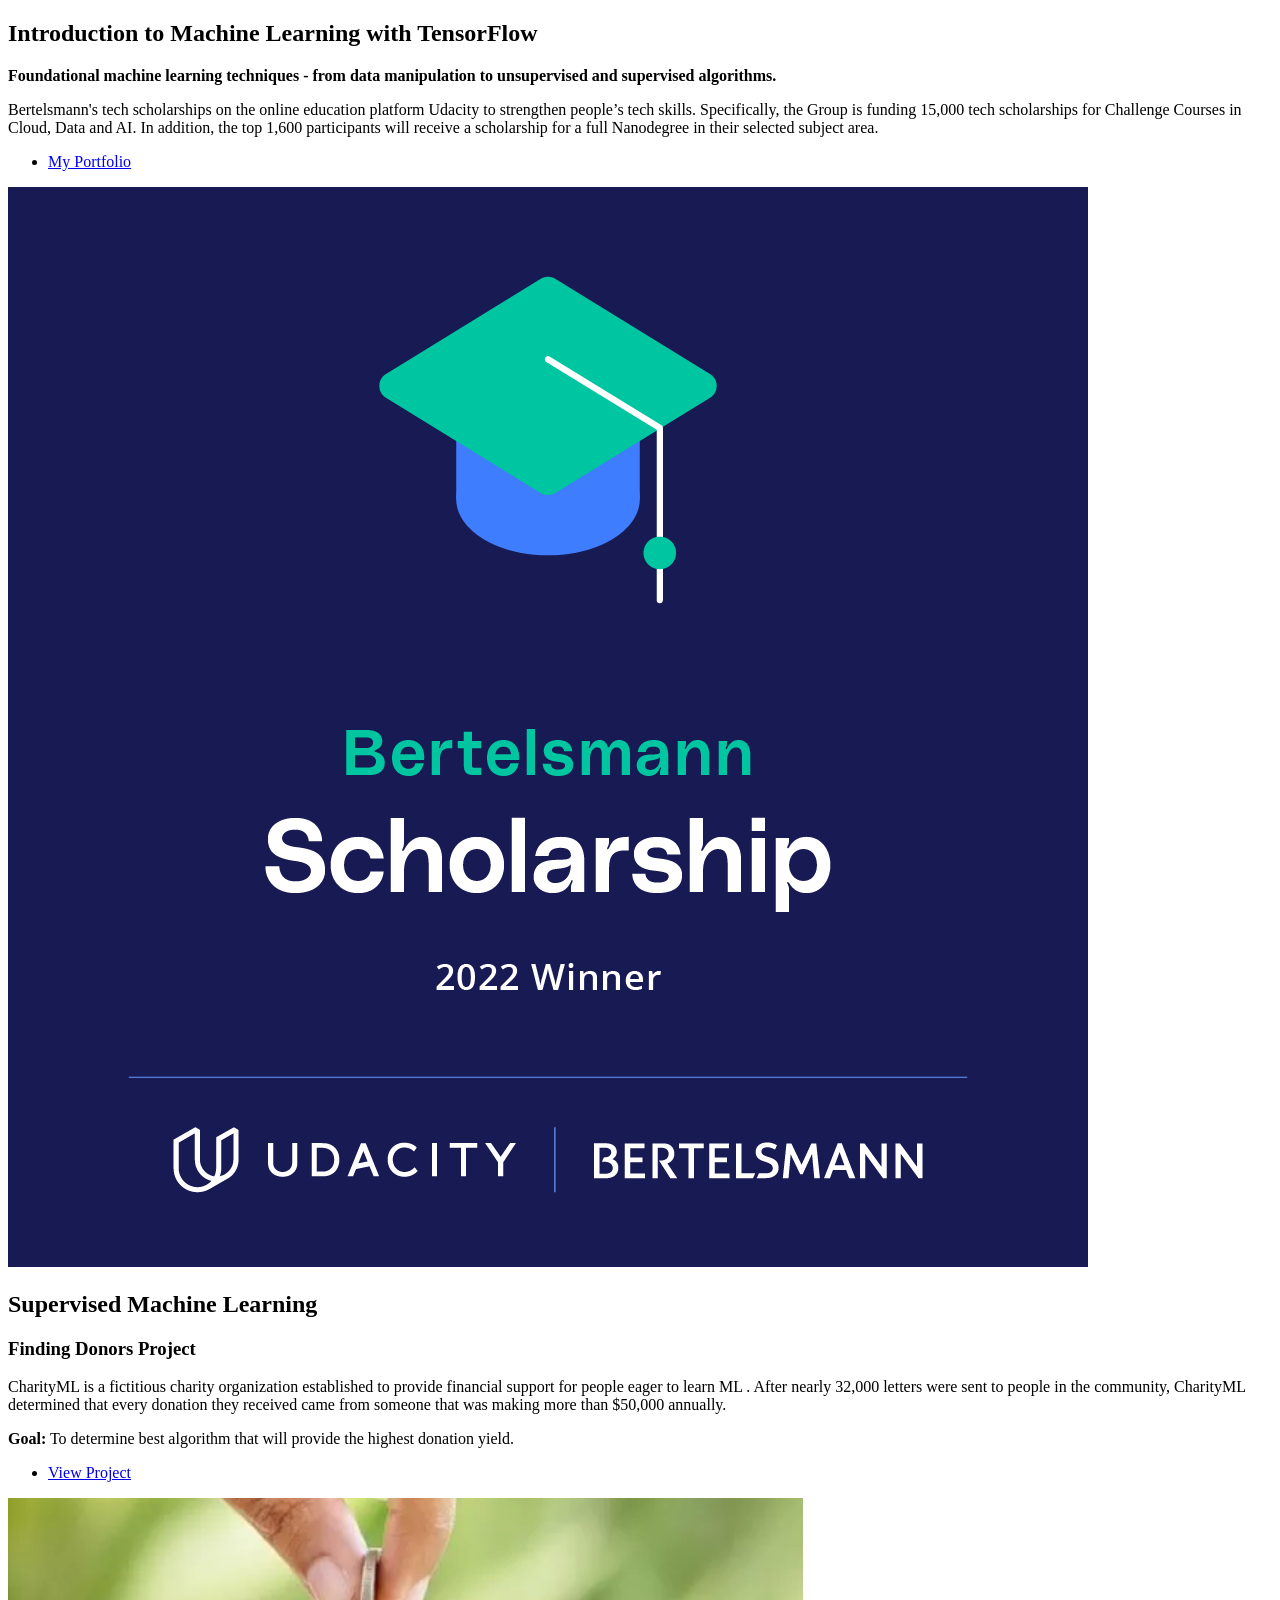
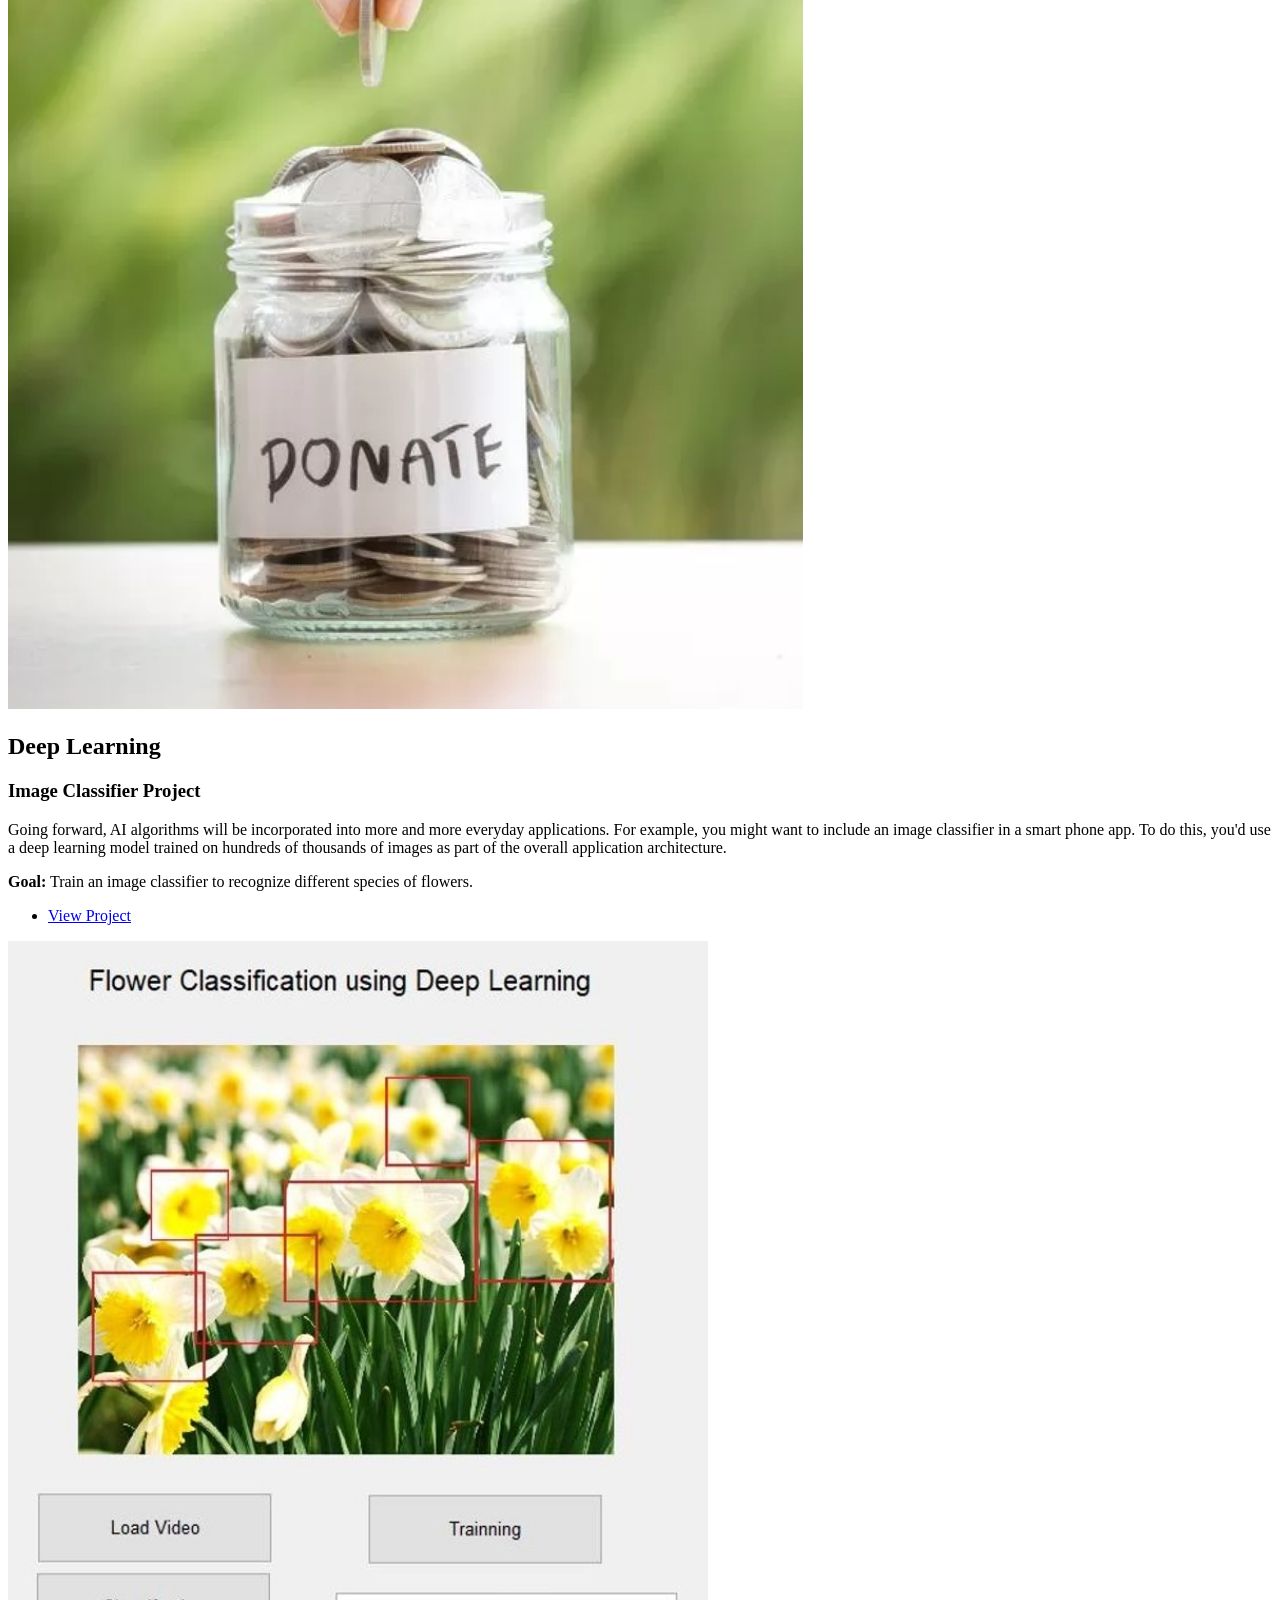
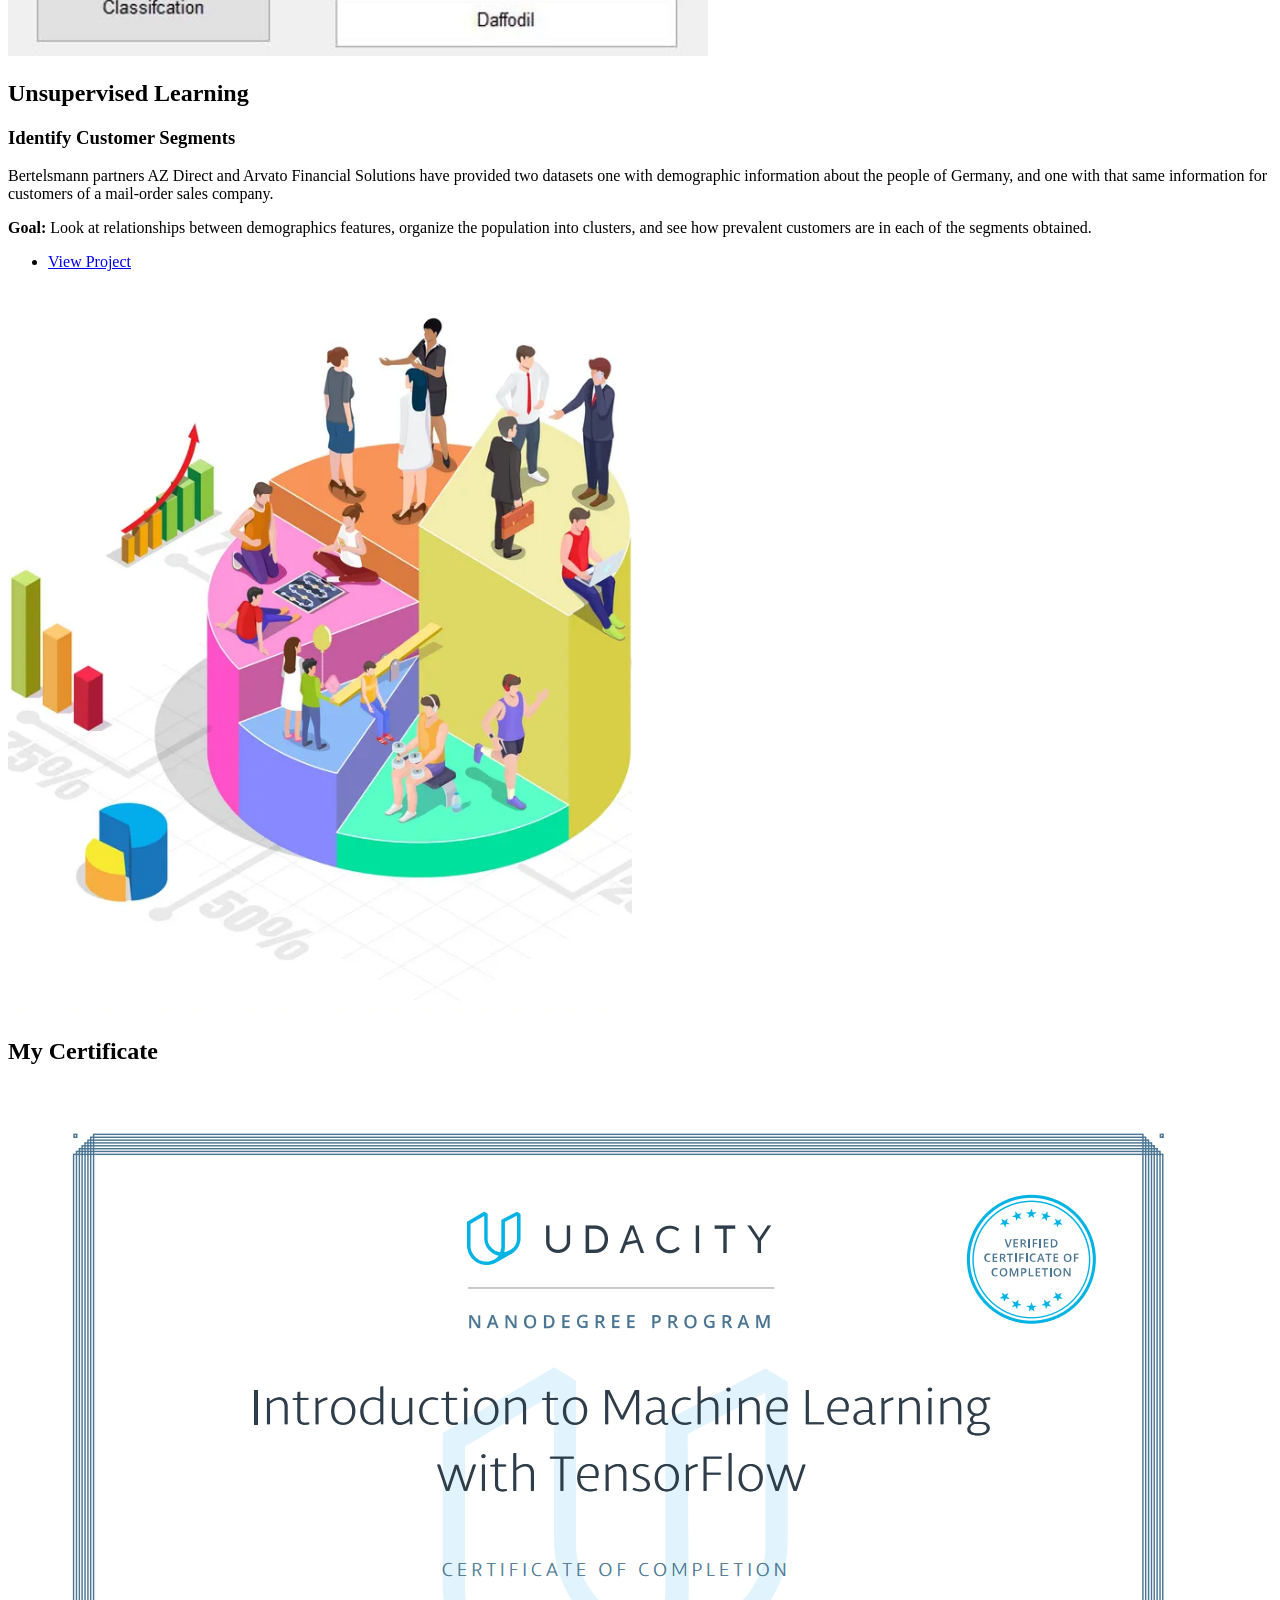
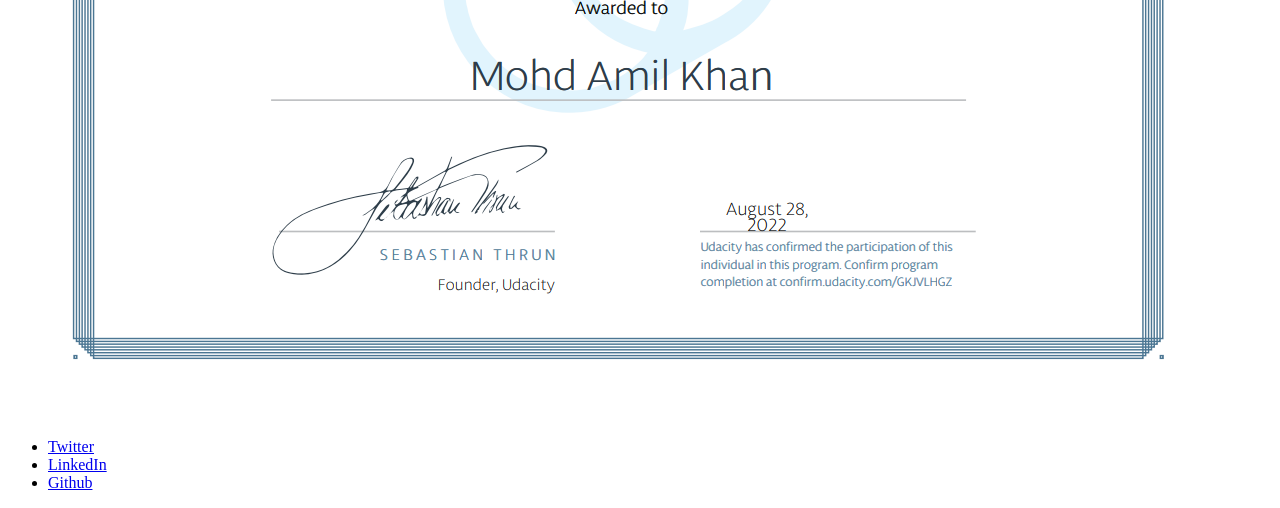
==== commit 06b159f5: "Update index.html" ====
--- a/index.html
+++ b/index.html
@@ -26,7 +26,7 @@
 							<p class="major"> <strong>Foundational machine learning techniques - from data manipulation to unsupervised and supervised algorithms.  </strong> </p>
 							<p> Bertelsmann's tech scholarships on the online education platform Udacity to strengthen people’s tech skills. Specifically, the Group is funding 15,000 tech scholarships for Challenge Courses in Cloud, Data and AI. In addition, the top 1,600 participants will receive a scholarship for a full Nanodegree in their selected subject area. </p>
 							<ul class="actions stacked">
-								<li><a href="#first" class="button large wide smooth-scroll-middle">My Portfolio</a></li>
+								<li><a href="https://iam-mak.github.io/Iam-Mak/index.html" class="button large wide smooth-scroll-middle">My Portfolio</a></li>
 							</ul>
 						</div>
 						<div class="image">
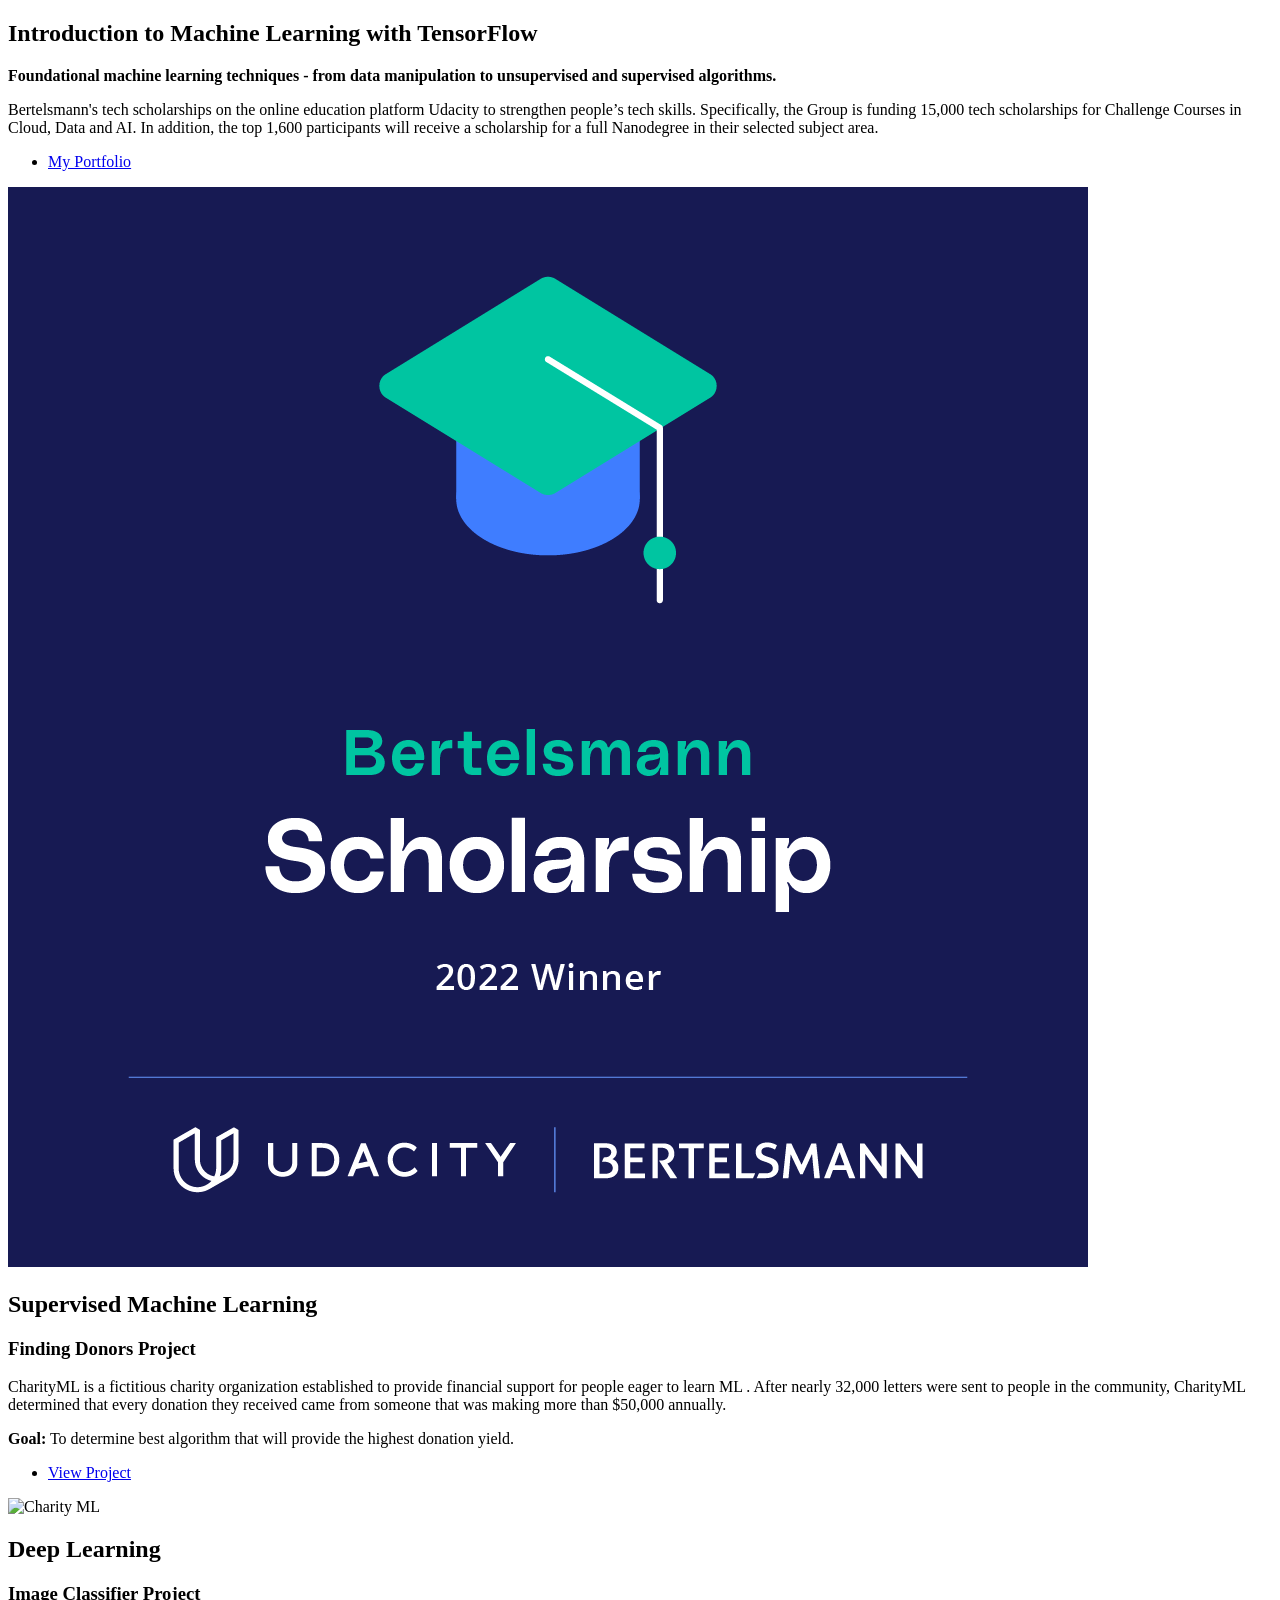
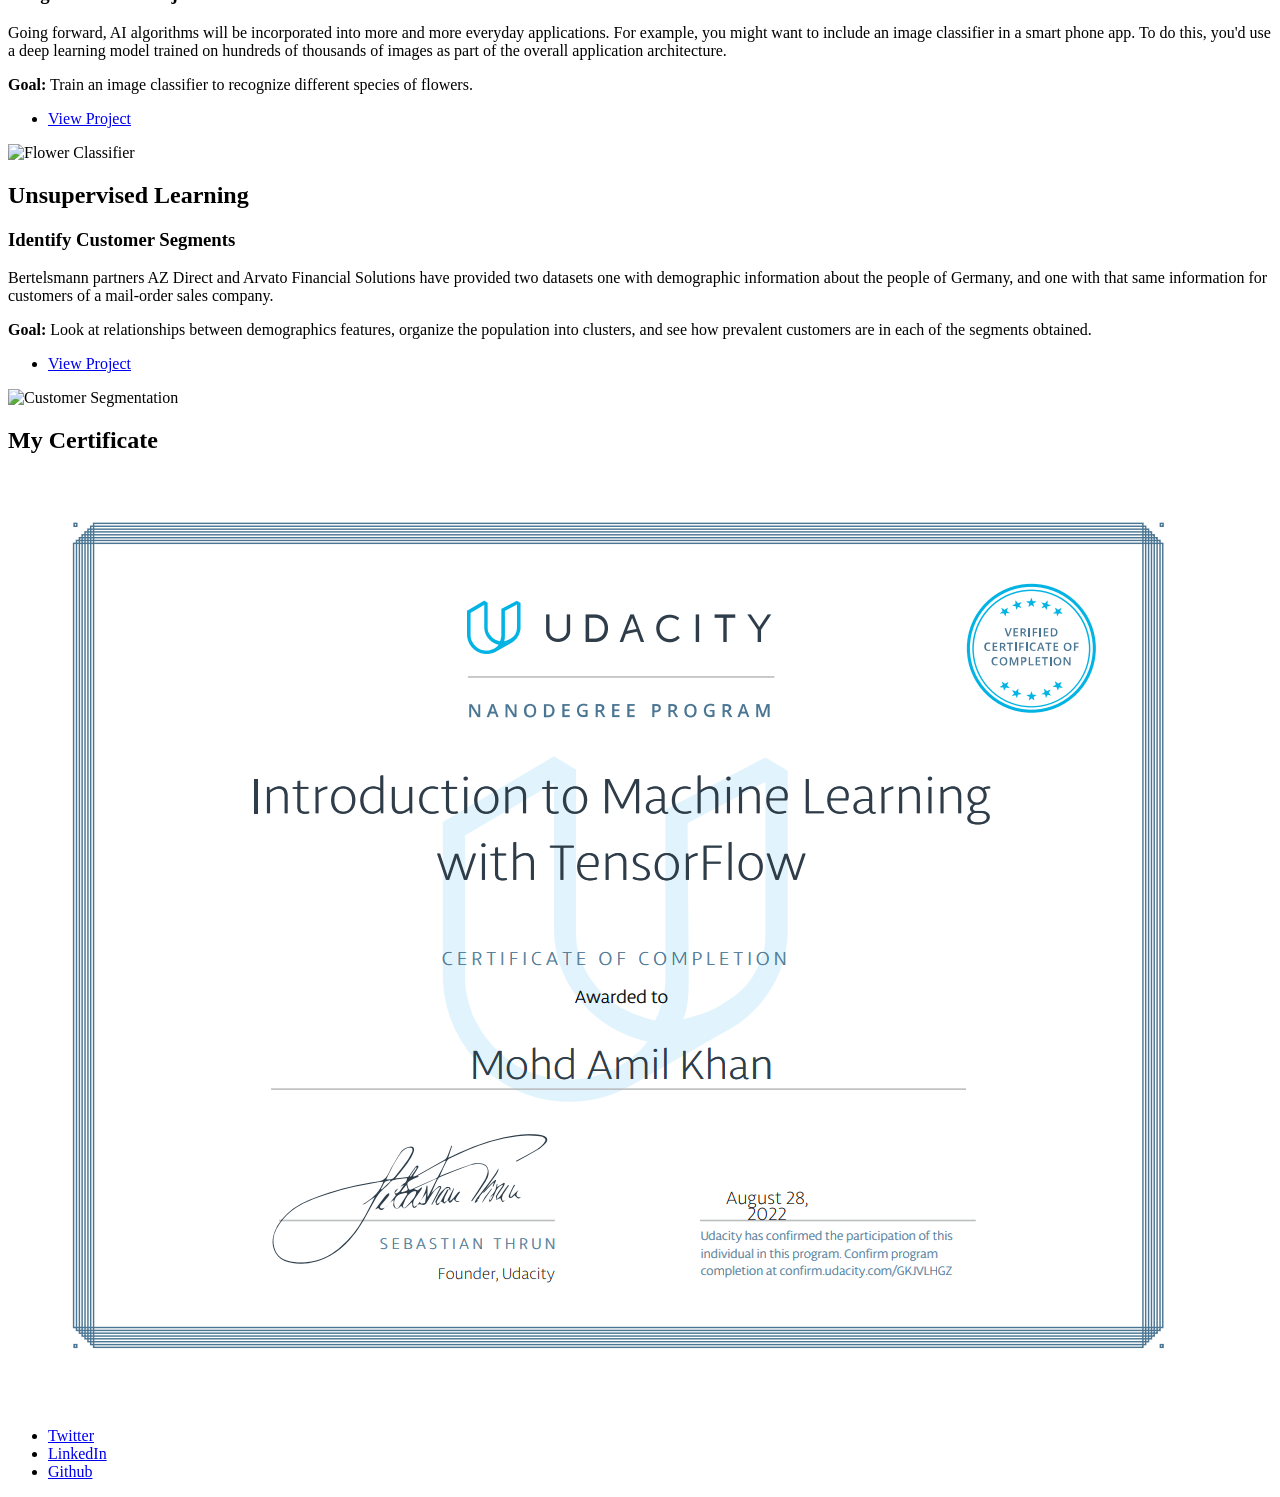
==== commit a8fddeeb: "refractor CharityML" ====
--- a/index.html
+++ b/index.html
@@ -43,12 +43,13 @@
 					<p> <b>Goal:</b> To determine best algorithm that will provide the highest donation yield.</p>
 
 							<ul class="actions stacked">
-								<li><a href="Project 1.html" class="button">View Project</a></li>
+								<li><a href="charityML.html" class="button">View Project</a></li>
 							</ul>
 						</div>
 						<div class="image">
-							<img src="images/Charity Image.png" alt="" />
+						<img src="https://raw.githubusercontent.com/Iam-Mak/Iam-Mak/main/images/charityML.png" alt="Charity ML" />
 						</div>
+
 					</section>
 
 				<!-- Spotlight -->
@@ -59,11 +60,11 @@
 							<p>Going forward, AI algorithms will be incorporated into more and more everyday applications. For example, you might want to include an image classifier in a smart phone app. To do this, you'd use a deep learning model trained on hundreds of thousands of images as part of the overall application architecture. </p>
 							<p><b>Goal:</b> Train an image classifier to recognize different species of flowers.</p>
 							<ul class="actions stacked">
-								<li><a href="Project 2.html" class="button">View Project</a></li>
+								<li><a href="flowerClassifier.html" class="button">View Project</a></li>
 							</ul>
 						</div>
 						<div class="image">
-							<img src="images/Flower Class.png" alt="" />
+							<img src="https://raw.githubusercontent.com/Iam-Mak/Iam-Mak/main/images/flowerClassifier.png" alt="Flower Classifier" />
 						</div>
 					</section>
 
@@ -76,11 +77,11 @@
 							<p>Bertelsmann partners AZ Direct and Arvato Financial Solutions have provided two datasets one with demographic information about the people of Germany, and one with that same information for customers of a mail-order sales company. </p>
 					<p><b>Goal:</b> Look at relationships between demographics features, organize the population into clusters, and see how prevalent customers are in each of the segments obtained.</p>
 					<ul class="actions">
-						<li><a href="Project 3.html" class="button">View Project</a></li>
+						<li><a href="custSeg.html" class="button">View Project</a></li>
 					</ul>
 						</div>
 						<div class="image">
-							<img src="images/Cust Seg.png" alt="" />
+							<img src="https://raw.githubusercontent.com/Iam-Mak/Iam-Mak/main/images/customerSegment.png" alt="Customer Segmentation" />
 						</div>
 					</section>
 
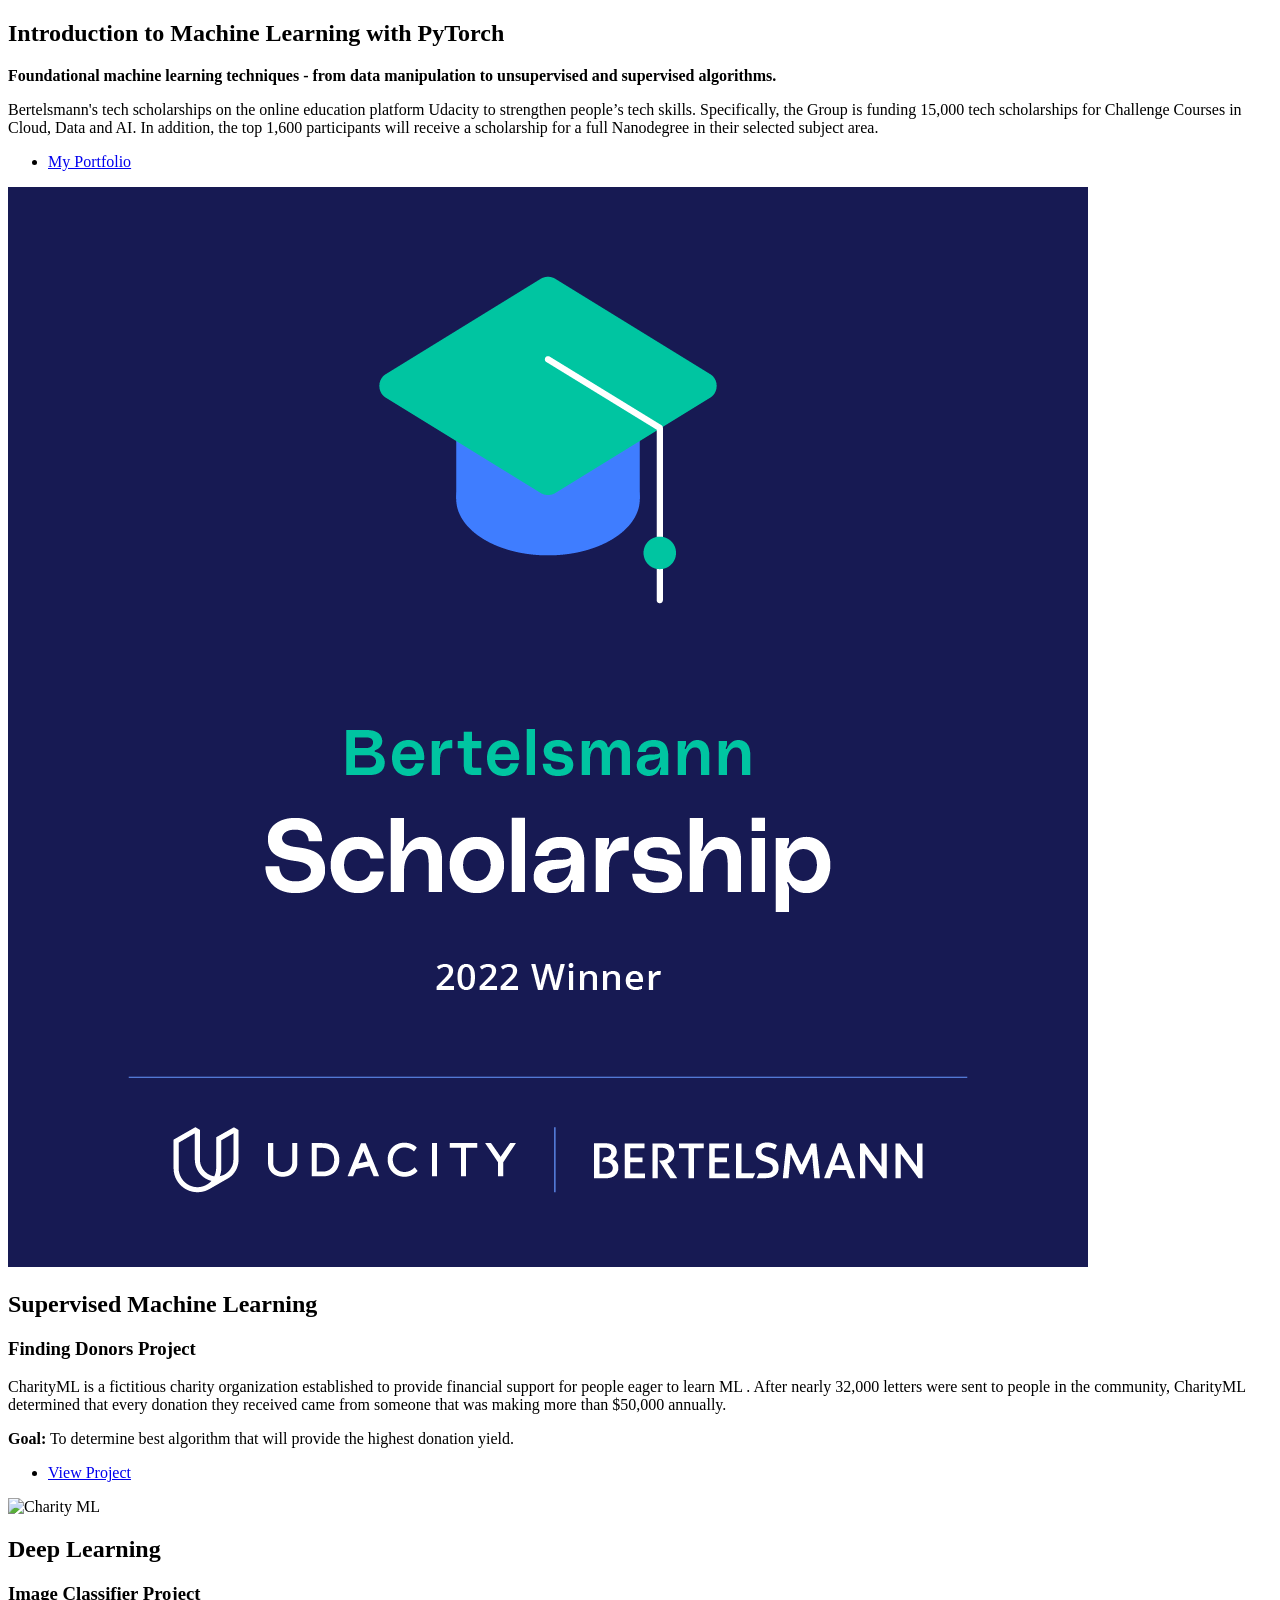
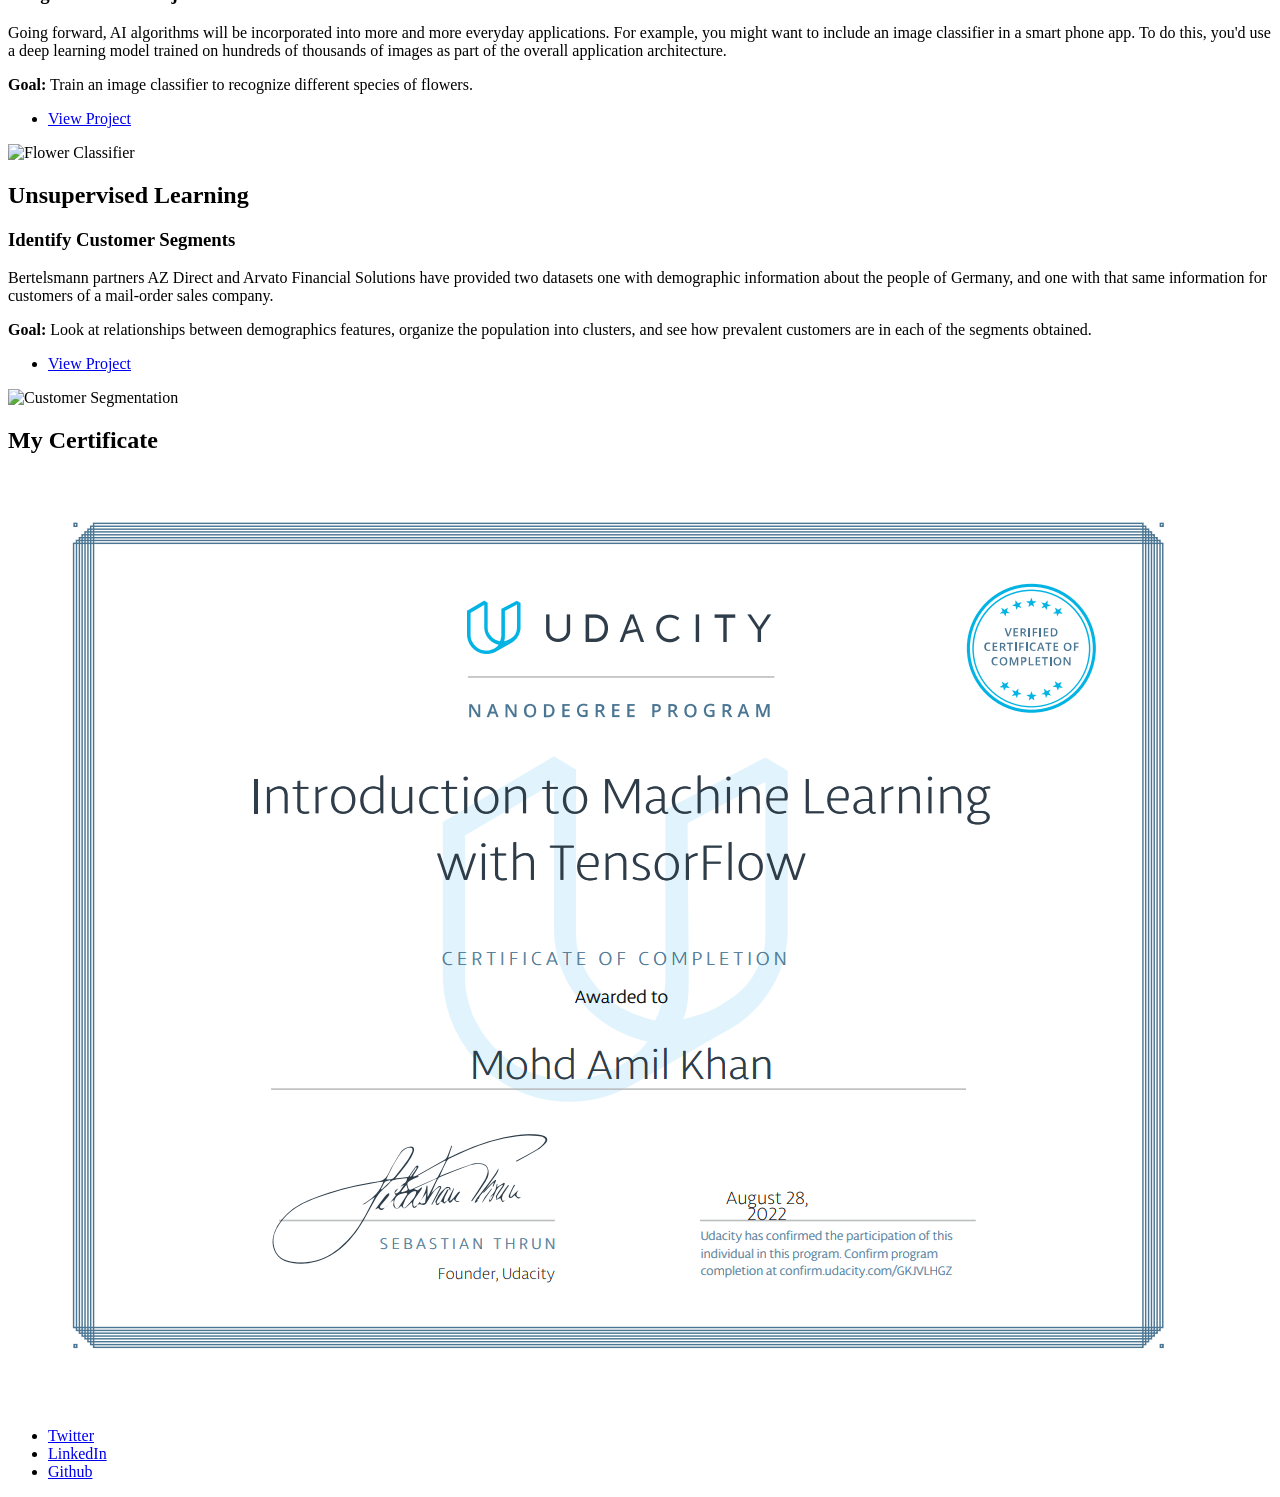
==== commit 29960a08: "refactor: reorganize project structure and standardize naming" ====
--- a/index.html
+++ b/index.html
@@ -22,7 +22,7 @@
 				<!-- Banner -->
 					<section class="banner style1 orient-left content-align-left image-position-right fullscreen onload-image-fade-in onload-content-fade-right">
 						<div class="content">
-							<h2> <strong> Introduction to Machine Learning with TensorFlow </strong> </h2>
+							<h2> <strong> Introduction to Machine Learning with PyTorch</strong> </h2>
 							<p class="major"> <strong>Foundational machine learning techniques - from data manipulation to unsupervised and supervised algorithms.  </strong> </p>
 							<p> Bertelsmann's tech scholarships on the online education platform Udacity to strengthen people’s tech skills. Specifically, the Group is funding 15,000 tech scholarships for Challenge Courses in Cloud, Data and AI. In addition, the top 1,600 participants will receive a scholarship for a full Nanodegree in their selected subject area. </p>
 							<ul class="actions stacked">
@@ -43,7 +43,7 @@
 					<p> <b>Goal:</b> To determine best algorithm that will provide the highest donation yield.</p>
 
 							<ul class="actions stacked">
-								<li><a href="charityML.html" class="button">View Project</a></li>
+								<li><a href="finding_donors_charityml.html" class="button">View Project</a></li>
 							</ul>
 						</div>
 						<div class="image">
@@ -60,7 +60,7 @@
 							<p>Going forward, AI algorithms will be incorporated into more and more everyday applications. For example, you might want to include an image classifier in a smart phone app. To do this, you'd use a deep learning model trained on hundreds of thousands of images as part of the overall application architecture. </p>
 							<p><b>Goal:</b> Train an image classifier to recognize different species of flowers.</p>
 							<ul class="actions stacked">
-								<li><a href="flowerClassifier.html" class="button">View Project</a></li>
+								<li><a href="flower_image_classification.html" class="button">View Project</a></li>
 							</ul>
 						</div>
 						<div class="image">
@@ -77,7 +77,7 @@
 							<p>Bertelsmann partners AZ Direct and Arvato Financial Solutions have provided two datasets one with demographic information about the people of Germany, and one with that same information for customers of a mail-order sales company. </p>
 					<p><b>Goal:</b> Look at relationships between demographics features, organize the population into clusters, and see how prevalent customers are in each of the segments obtained.</p>
 					<ul class="actions">
-						<li><a href="custSeg.html" class="button">View Project</a></li>
+						<li><a href="customer_segmentation.html" class="button">View Project</a></li>
 					</ul>
 						</div>
 						<div class="image">
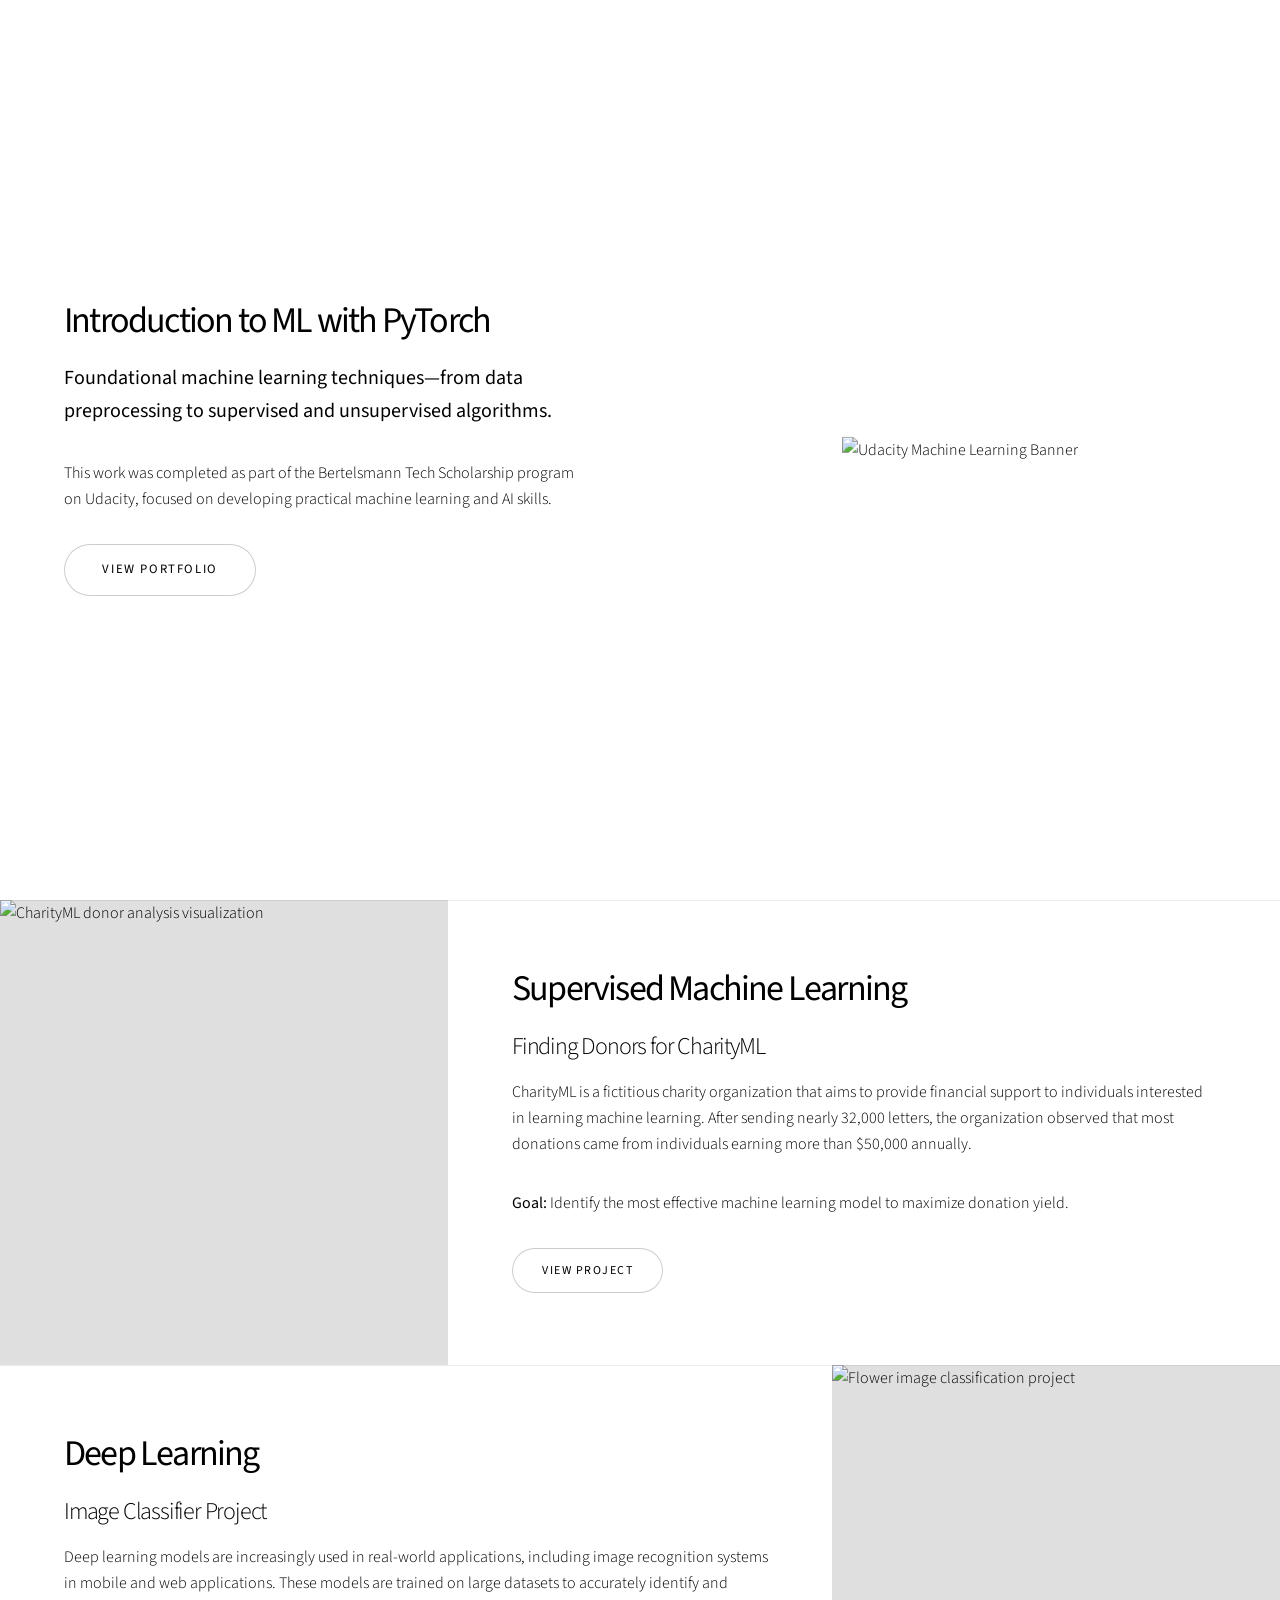
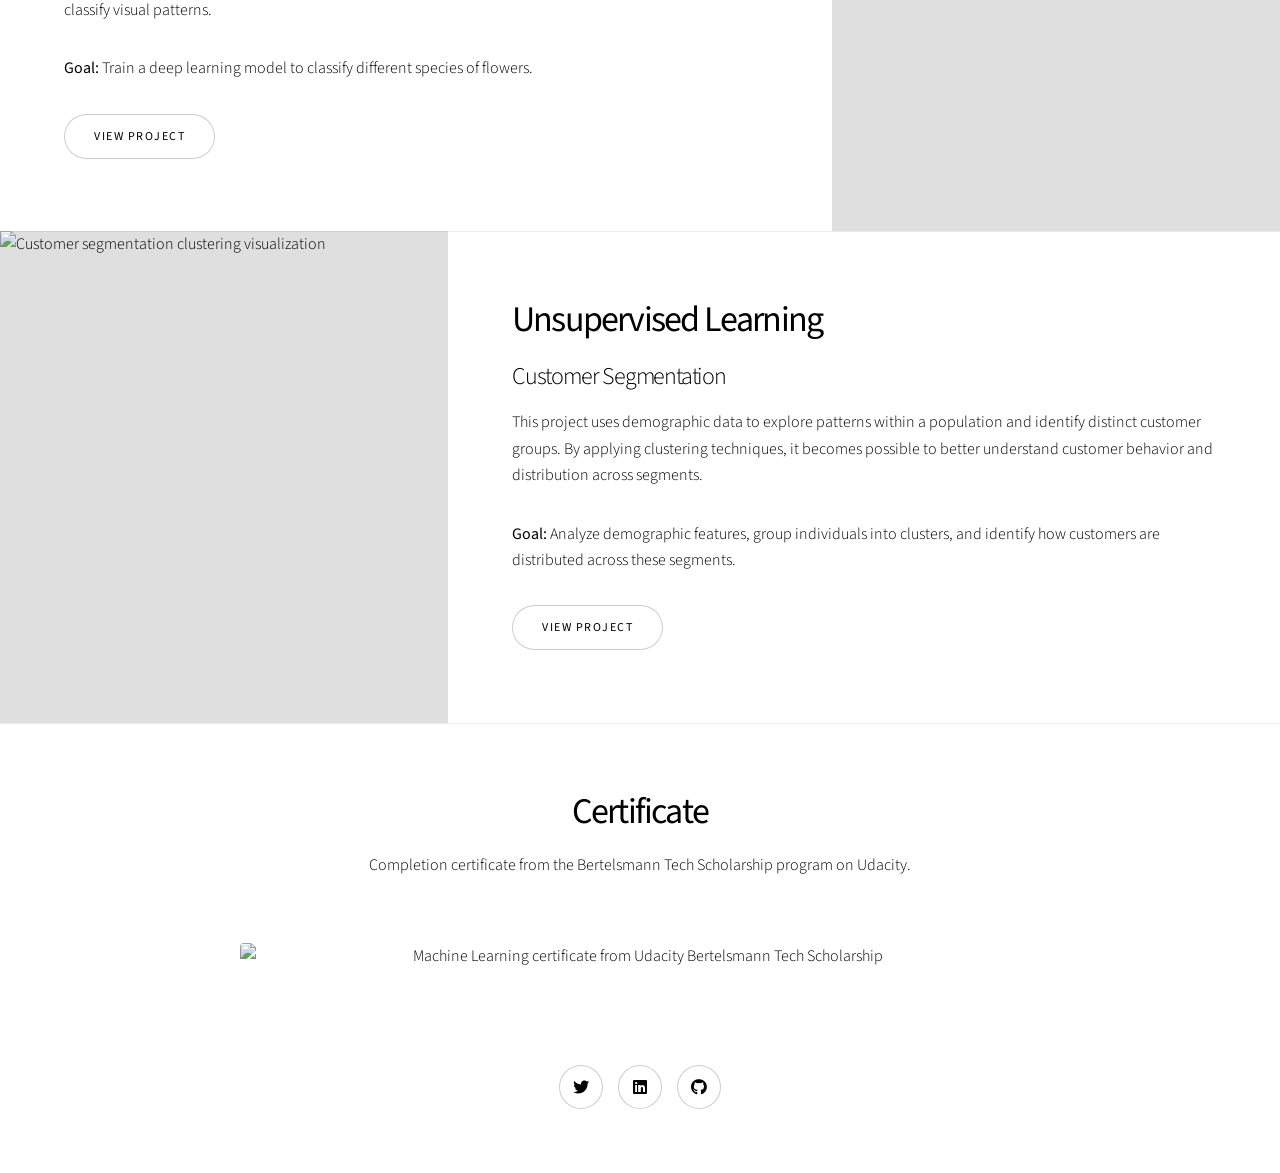
==== commit baf24d16: "refactor: clean up project sections and improve layout" ====
--- a/index.html
+++ b/index.html
@@ -8,90 +8,144 @@
 -->
 <html>
 	<head>
-		<title>Machine Learning with TF</title>
+		<title>Machine Learning with PyTorch</title>
 		<meta charset="utf-8" />
 		<meta name="viewport" content="width=device-width, initial-scale=1, user-scalable=no" />
 		<link rel="stylesheet" href="assets/css/main.css" />
 		<noscript><link rel="stylesheet" href="assets/css/noscript.css" /></noscript>
 	</head>
+
 	<body class="is-preload">
 
 		<!-- Wrapper -->
 			<div id="wrapper" class="divided">
 
 				<!-- Banner -->
-					<section class="banner style1 orient-left content-align-left image-position-right fullscreen onload-image-fade-in onload-content-fade-right">
-						<div class="content">
-							<h2> <strong> Introduction to Machine Learning with PyTorch</strong> </h2>
-							<p class="major"> <strong>Foundational machine learning techniques - from data manipulation to unsupervised and supervised algorithms.  </strong> </p>
-							<p> Bertelsmann's tech scholarships on the online education platform Udacity to strengthen people’s tech skills. Specifically, the Group is funding 15,000 tech scholarships for Challenge Courses in Cloud, Data and AI. In addition, the top 1,600 participants will receive a scholarship for a full Nanodegree in their selected subject area. </p>
-							<ul class="actions stacked">
-								<li><a href="https://iam-mak.github.io/Iam-Mak/index.html" class="button large wide smooth-scroll-middle">My Portfolio</a></li>
-							</ul>
-						</div>
-						<div class="image">
-							<img src="images/Udacity.png" alt="" />
-						</div>
-					</section>
+				 
+				<section class="banner style1 orient-left content-align-left image-position-right fullscreen onload-image-fade-in onload-content-fade-right">
+					<div class="content">
+						<h2><strong>Introduction to ML with PyTorch</strong></h2>
+
+						<p class="major">
+							<strong>Foundational machine learning techniques—from data preprocessing to supervised and unsupervised algorithms.</strong>
+						</p>
+
+						<p>
+							This work was completed as part of the Bertelsmann Tech Scholarship program on Udacity, focused on developing practical machine learning and AI skills.
+						</p>
+
+						<ul class="actions stacked">
+							<li>
+								<a href="https://iam-mak.github.io/Iam-Mak/index.html" class="button large wide smooth-scroll-middle">
+									View Portfolio
+								</a>
+							</li>
+						</ul>
+					</div>
+
+					<div class="image">
+						<img src="images/udacity.png" alt="Udacity Machine Learning Banner" />
+					</div>
+				</section>
+				
+				<!-- Spotlight -->
+				 <section class="spotlight style1 orient-right content-align-left image-position-center onscroll-image-fade-in" id="first">
+					<div class="content">
+						<h2><strong>Supervised Machine Learning</strong></h2>
+
+						<h3>Finding Donors for CharityML</h3>
+
+						<p>
+							CharityML is a fictitious charity organization that aims to provide financial support to individuals interested in learning machine learning. 
+							After sending nearly 32,000 letters, the organization observed that most donations came from individuals earning more than $50,000 annually.
+						</p>
+
+						<p>
+							<strong>Goal:</strong> Identify the most effective machine learning model to maximize donation yield.
+						</p>
+
+						<ul class="actions stacked">
+							<li>
+								<a href="finding_donors_charityml.html" class="button">View Project</a>
+							</li>
+						</ul>
+					</div>
+
+					<div class="image">
+						<img src="https://raw.githubusercontent.com/Iam-Mak/Iam-Mak/main/images/charityML.png" alt="CharityML donor analysis visualization" />
+					</div>
+				</section>
+				 
+		
+				<!-- Spotlight -->
+
+				<section class="spotlight style1 orient-left content-align-left image-position-center onscroll-image-fade-in">
+					<div class="content">
+						<h2><strong>Deep Learning</strong></h2>
+
+						<h3>Image Classifier Project</h3>
+
+						<p>
+							Deep learning models are increasingly used in real-world applications, including image recognition systems in mobile and web applications. 
+							These models are trained on large datasets to accurately identify and classify visual patterns.
+						</p>
+
+						<p>
+							<strong>Goal:</strong> Train a deep learning model to classify different species of flowers.
+						</p>
+
+						<ul class="actions stacked">
+							<li>
+								<a href="flower_image_classification.html" class="button">View Project</a>
+							</li>
+						</ul>
+					</div>
+
+					<div class="image">
+						<img src="https://raw.githubusercontent.com/Iam-Mak/Iam-Mak/main/images/flowerClassifier.png" alt="Flower image classification project" />
+					</div>
+				</section>
+
 
 				<!-- Spotlight -->
-					<section class="spotlight style1 orient-right content-align-left image-position-center onscroll-image-fade-in" id="first">
-						<div class="content">
-							<h2>  <strong>  Supervised Machine Learning </strong>  </h2>
-							<p><b><h3>Finding  Donors  Project</h3></b></p>
-							<p>CharityML is a fictitious charity organization established to provide financial support for people eager to learn ML . After nearly 32,000 letters were sent to people in the community, CharityML determined that every donation they received came from someone that was making more than $50,000 annually.</p>
-					<p> <b>Goal:</b> To determine best algorithm that will provide the highest donation yield.</p>
 
-							<ul class="actions stacked">
-								<li><a href="finding_donors_charityml.html" class="button">View Project</a></li>
-							</ul>
-						</div>
-						<div class="image">
-						<img src="https://raw.githubusercontent.com/Iam-Mak/Iam-Mak/main/images/charityML.png" alt="Charity ML" />
-						</div>
+				<section class="spotlight style1 orient-right content-align-left image-position-center onscroll-image-fade-in">
+					<div class="content">
+						<h2><strong>Unsupervised Learning</strong></h2>
 
-					</section>
+						<h3>Customer Segmentation</h3>
 
-				<!-- Spotlight -->
-					<section class="spotlight style1 orient-left content-align-left image-position-center onscroll-image-fade-in">
-						<div class="content">
-							<h2> <strong>  Deep Learning  </strong> </h2>
-							<p><b><h3>Image Classifier Project</h3></b></p>					
-							<p>Going forward, AI algorithms will be incorporated into more and more everyday applications. For example, you might want to include an image classifier in a smart phone app. To do this, you'd use a deep learning model trained on hundreds of thousands of images as part of the overall application architecture. </p>
-							<p><b>Goal:</b> Train an image classifier to recognize different species of flowers.</p>
-							<ul class="actions stacked">
-								<li><a href="flower_image_classification.html" class="button">View Project</a></li>
-							</ul>
-						</div>
-						<div class="image">
-							<img src="https://raw.githubusercontent.com/Iam-Mak/Iam-Mak/main/images/flowerClassifier.png" alt="Flower Classifier" />
-						</div>
-					</section>
+						<p>
+							This project uses demographic data to explore patterns within a population and identify distinct customer groups. 
+							By applying clustering techniques, it becomes possible to better understand customer behavior and distribution across segments.
+						</p>
 
-				<!-- Spotlight -->
-					<section class="spotlight style1 orient-right content-align-left image-position-center onscroll-image-fade-in">
-						<div class="content">
-							<h2>  <strong> Unsupervised Learning  </strong> </h2>
-							<p><b><h3>Identify Customer Segments</h3></b></p>
-							
-							<p>Bertelsmann partners AZ Direct and Arvato Financial Solutions have provided two datasets one with demographic information about the people of Germany, and one with that same information for customers of a mail-order sales company. </p>
-					<p><b>Goal:</b> Look at relationships between demographics features, organize the population into clusters, and see how prevalent customers are in each of the segments obtained.</p>
-					<ul class="actions">
-						<li><a href="customer_segmentation.html" class="button">View Project</a></li>
-					</ul>
-						</div>
-						<div class="image">
-							<img src="https://raw.githubusercontent.com/Iam-Mak/Iam-Mak/main/images/customerSegment.png" alt="Customer Segmentation" />
-						</div>
-					</section>
+						<p>
+							<strong>Goal:</strong> Analyze demographic features, group individuals into clusters, and identify how customers are distributed across these segments.
+						</p>
+
+						<ul class="actions stacked">
+							<li>
+								<a href="customer_segmentation.html" class="button">View Project</a>
+							</li>
+						</ul>
+					</div>
+
+					<div class="image">
+						<img src="https://raw.githubusercontent.com/Iam-Mak/Iam-Mak/main/images/customerSegment.png" alt="Customer segmentation clustering visualization" />
+					</div>
+				</section>
 
 				<!-- Gallery -->
 					<section class="wrapper style1 align-center">
 						<div class="inner">
-							<h2> <strong> My Certificate </strong></h2>
+							<h2><strong>Certificate</strong></h2>
+							<p>Completion certificate from the Bertelsmann Tech Scholarship program on Udacity.</p>
 						</div>
 
-						<span class="image fit"><img src="images/Certy.png" alt="" /></span>
+						<span class="image fit">
+							<img src="images/certy.png" alt="Machine Learning certificate from Udacity Bertelsmann Tech Scholarship" />
+						</span>
 
 				
 
--- a/assets/css/main.css
+++ b/assets/css/main.css
@@ -1,10 +1,10 @@
 @import url(fontawesome-all.min.css);
 @import url("https://fonts.googleapis.com/css?family=Source+Sans+Pro:300,300i,400,400i");
 
-/*
-	Story by HTML5 UP
-	html5up.net | @ajlkn
-	Free for personal and commercial use under the CCA 3.0 license (html5up.net/license)
+/*
+	Story by HTML5 UP
+	html5up.net | @ajlkn
+	Free for personal and commercial use under the CCA 3.0 license (html5up.net/license)
 */
 
 html, body, div, span, applet, object,
@@ -8600,4 +8600,33 @@
 
 			#wrapper.divided > .invert:first-child {
 				box-shadow: none !important;
-			}+			}
+
+
+/* Force proper centering */
+.banner.style1 .image {
+    position: relative;
+    background: #ffffff;
+}
+
+/* Absolute center (always works) */
+.banner.style1 .image img {
+    position: absolute;
+    top: 50%;
+    left: 50%;
+    transform: translate(-50%, -50%);
+
+    max-width:65%;
+    max-height: 70%;
+
+    width: auto;
+    height: auto;
+}
+
+.image.fit img {
+    max-width: 800px;   /* control width */
+    width: 100%;
+    height: auto;
+    margin: 0 auto;
+    display: block;
+}
